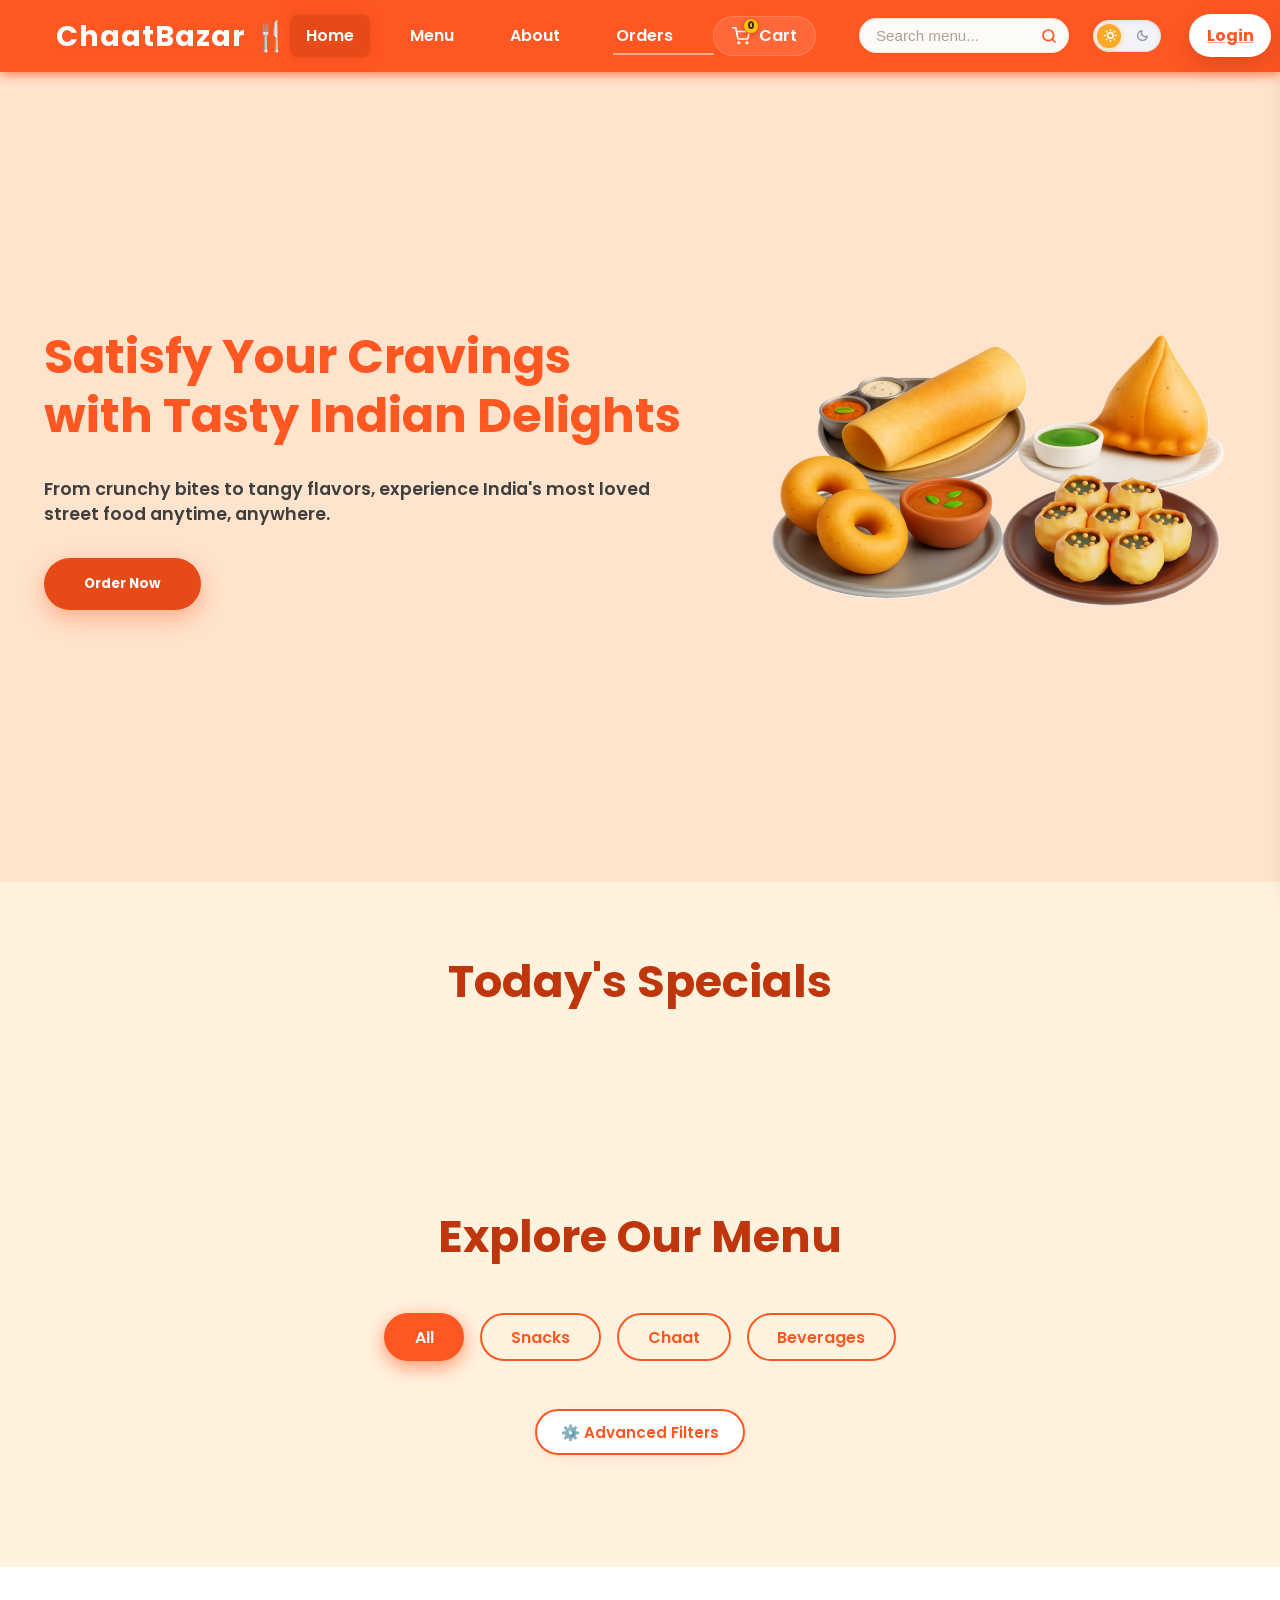
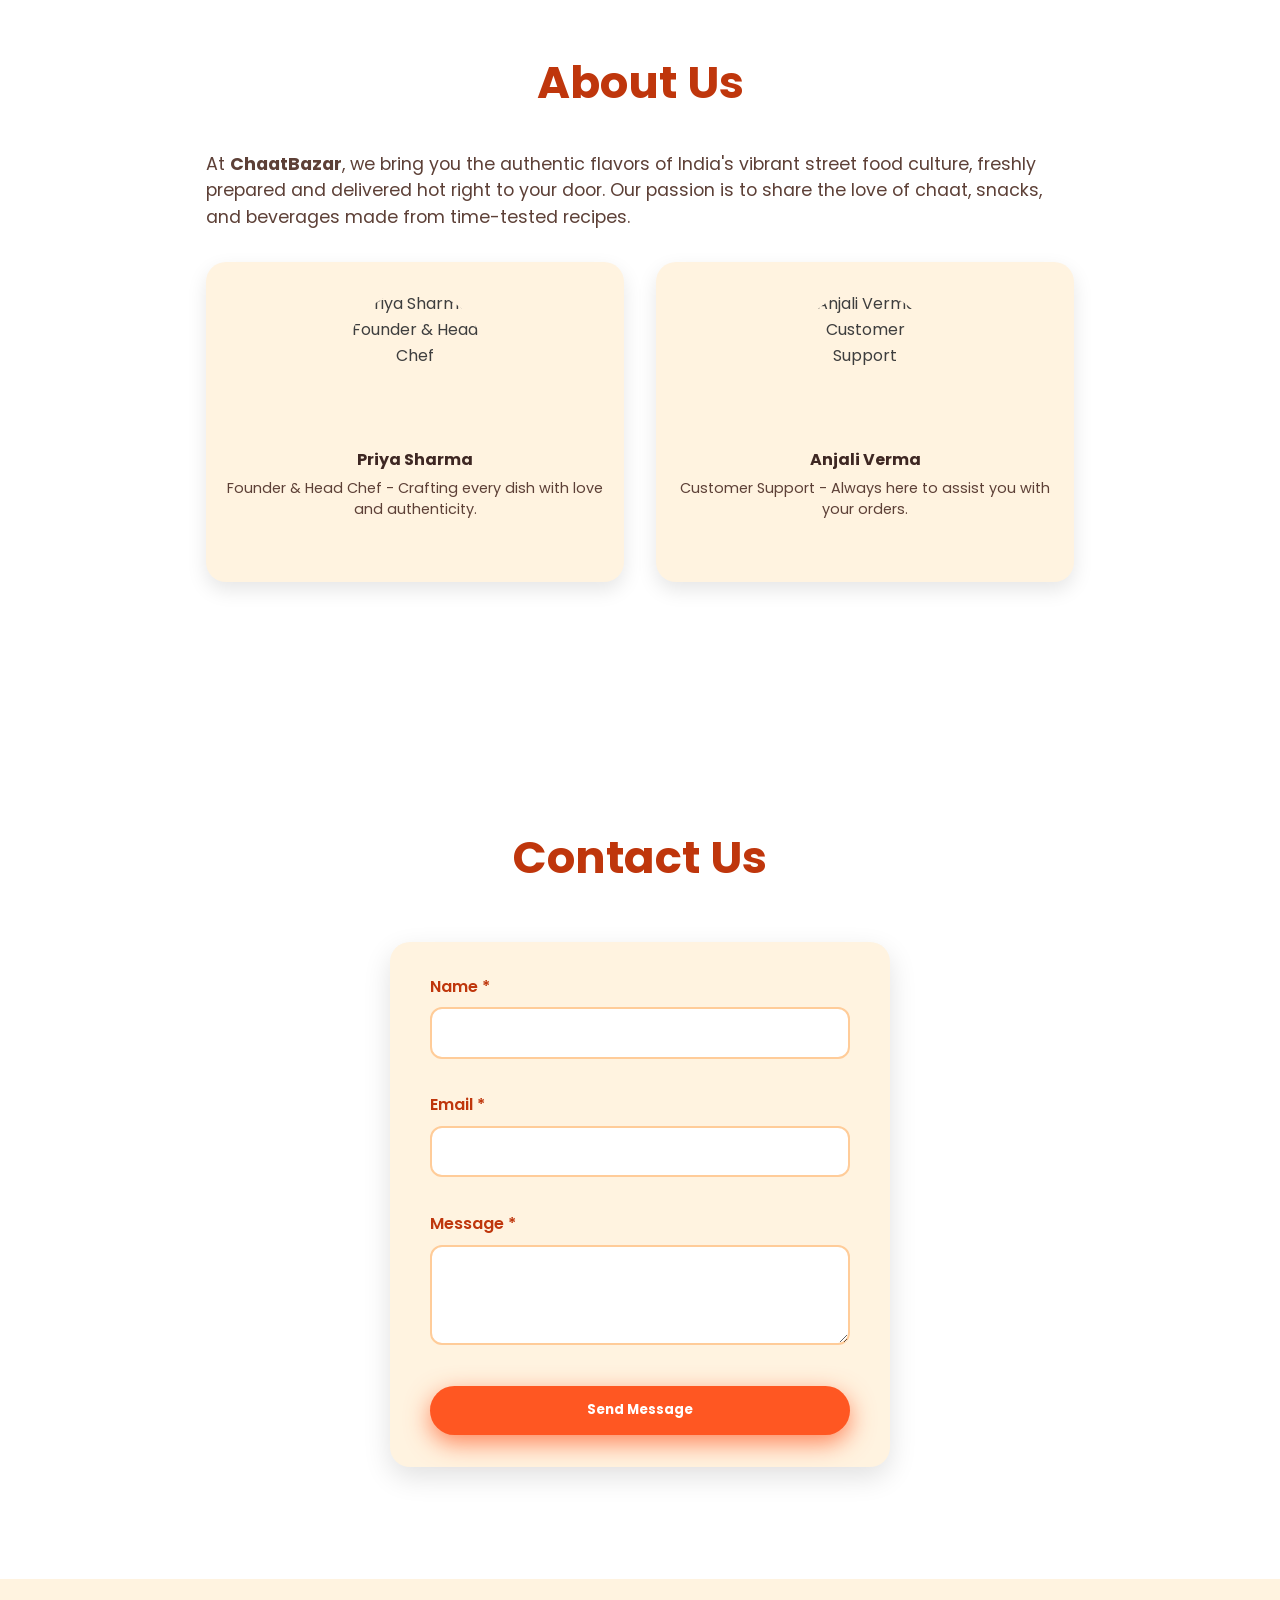
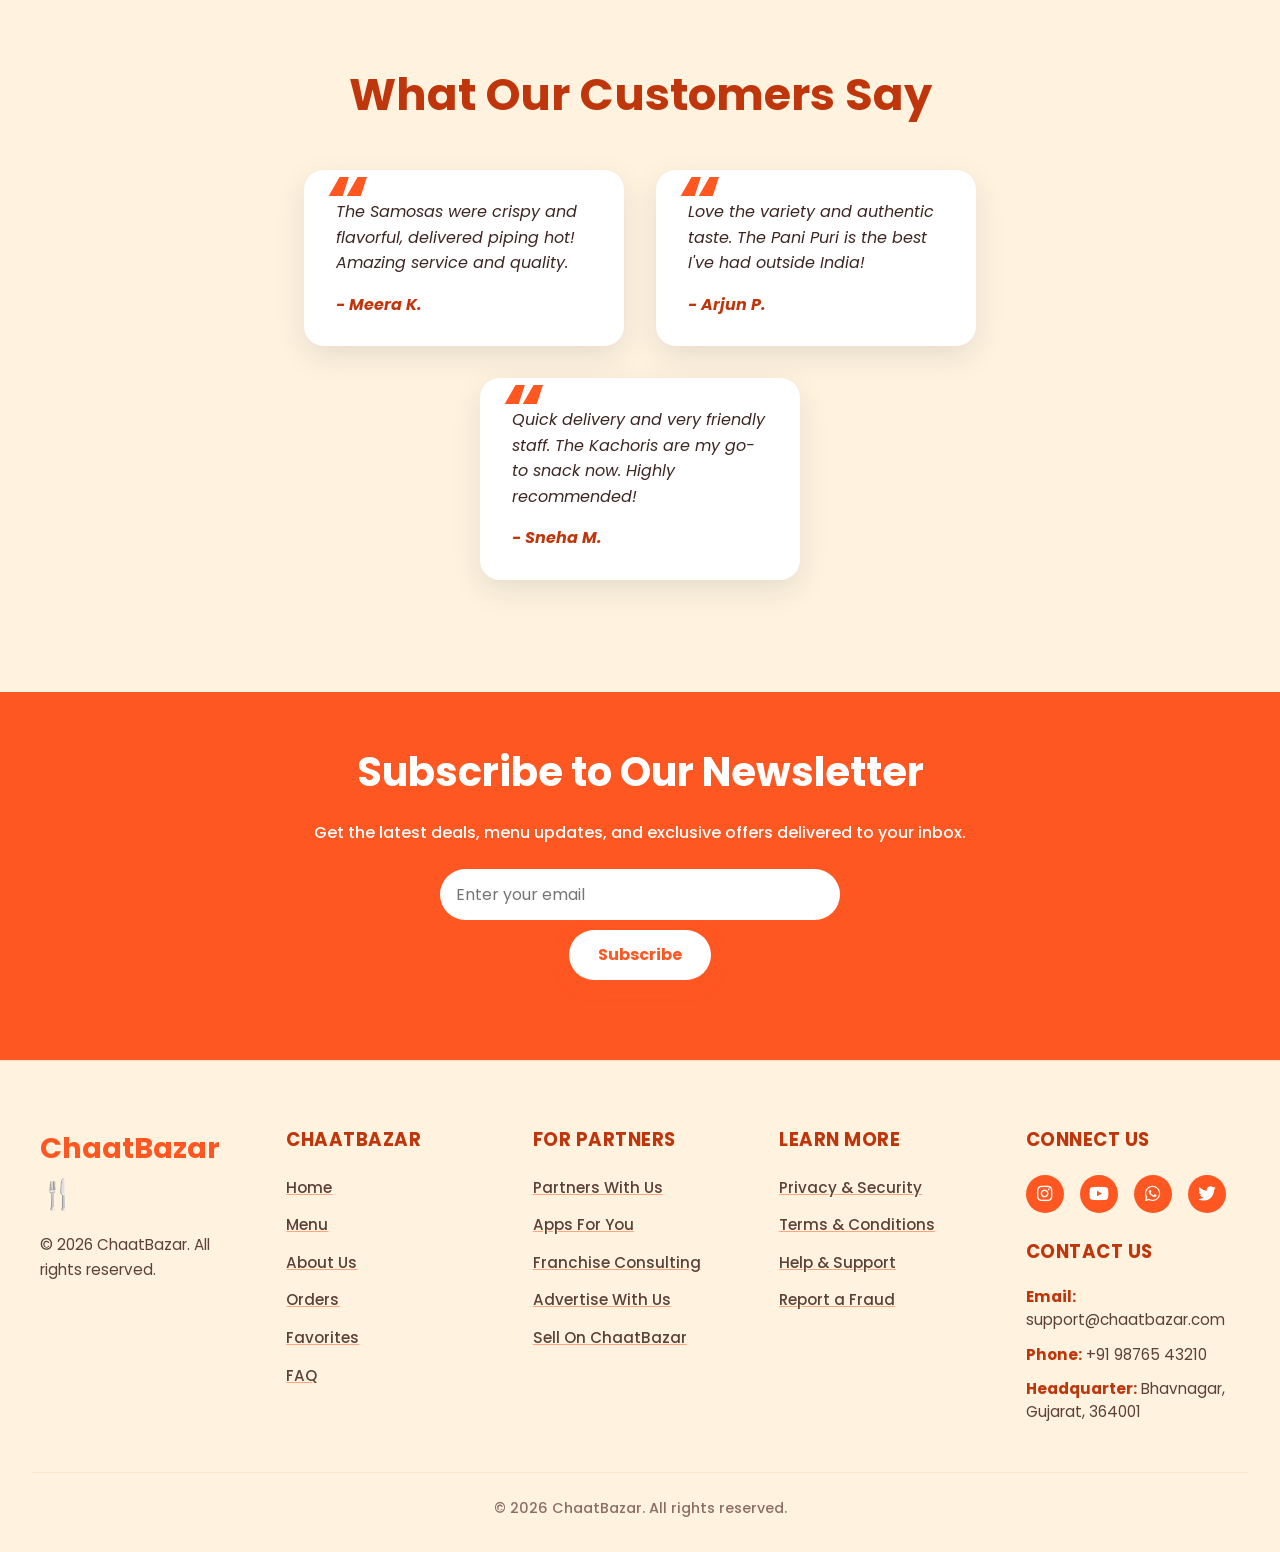
==== index.html @ 1b5b8d13 "Merge branch 'main' into main" ====
<!DOCTYPE html>
<html lang="en">
<head>
  <meta charset="UTF-8" />
  <meta name="viewport" content="width=device-width, initial-scale=1" />
  <title>ChaatBazar 🍴 | Authentic Indian Street Food Delivered Hot</title>
  <link rel="stylesheet" href="css/auth.css">
  
  <!-- Google Fonts -->
  <link href="https://fonts.googleapis.com/css2?family=Poppins:wght@400;600;700&display=swap" rel="stylesheet" />
  <link rel="stylesheet" href="https://cdnjs.cloudflare.com/ajax/libs/font-awesome/6.5.1/css/all.min.css" />
  <link rel="stylesheet" href="css/style.css">
  <link rel="icon" href="favicon.png" type="image/png" />
</head>
<body>


<!-- Header & Navigation -->
<header>
  <div class="header-inner container" role="banner">
    <a href="#" class="logo" aria-label="ChaatBazar Home">ChaatBazar 🍴</a>
    <nav role="navigation" aria-label="Primary Navigation">
      <a href="#hero" class="nav-link active" tabindex="0">Home</a>
      <div class="dropdown" tabindex="0" aria-haspopup="true" aria-expanded="false">
        <a href="menu.html" class="dropdown-toggle nav-link">Menu</a>
        <div class="dropdown-menu" role="menu" aria-label="Menu Categories">
          <a href="#specials" role="menuitem" tabindex="-1" class="menu-filter" data-filter="Specials">Specials</a>
          <a href="#menu" role="menuitem" tabindex="-1" class="menu-filter" data-filter="Snacks">Snacks</a>
          <a href="#menu" role="menuitem" tabindex="-1" class="menu-filter" data-filter="Chaat">Chaat</a>
          <a href="#menu" role="menuitem" tabindex="-1" class="menu-filter" data-filter="Beverages">Beverages</a>
          <a href="#menu" role="menuitem" tabindex="-1" class="menu-filter" data-filter="All">All</a>
        </div>
      </div>
      <a href="about.html" class="nav-link">About</a>
      <a href="orders.html" class="nav-link">Orders</a>
      <a href="#cart-sidebar" class="nav-link cart-btn-modern" id="cart-open-btn" aria-label="Open Cart">
        <span class="cart-icon-wrapper">
          <svg xmlns="http://www.w3.org/2000/svg" viewBox="0 0 24 24" fill="none" stroke="currentColor" stroke-width="2.2" stroke-linecap="round" stroke-linejoin="round" class="cart-svg-icon"><circle cx="9" cy="21" r="1"></circle><circle cx="20" cy="21" r="1"></circle><path d="M1 1h4l2.68 13.39a2 2 0 0 0 2 1.61h9.72a2 2 0 0 0 2-1.61L23 6H6"></path></svg>
          <span id="cart-count" class="cart-badge">0</span>
        </span>
        <span class="cart-text">Cart</span>
      </a>
      <div class="search-bar" role="search">
        <input type="search" placeholder="Search menu..." aria-label="Search menu" id="search-input" autocomplete="off" />
        <button aria-label="Search" id="search-btn">
          <svg xmlns="http://www.w3.org/2000/svg" viewBox="0 0 24 24" fill="none" stroke="currentColor" stroke-width="2.5" stroke-linecap="round" stroke-linejoin="round" class="search-svg"><circle cx="11" cy="11" r="8"></circle><line x1="21" y1="21" x2="16.65" y2="16.65"></line></svg>
        </button>
        <div class="search-suggestions" id="search-suggestions" style="display: none;"></div>
      </div>
      <button id="theme-toggle" class="theme-toggle" aria-label="Toggle Theme">
        <span class="theme-toggle-track">
          <span class="theme-toggle-icon sun-icon">
            <svg xmlns="http://www.w3.org/2000/svg" viewBox="0 0 24 24" fill="none" stroke="currentColor" stroke-linecap="round" stroke-linejoin="round"><circle cx="12" cy="12" r="5"></circle><line x1="12" y1="1" x2="12" y2="3"></line><line x1="12" y1="21" x2="12" y2="23"></line><line x1="4.22" y1="4.22" x2="5.64" y2="5.64"></line><line x1="18.36" y1="18.36" x2="19.78" y2="19.78"></line><line x1="1" y1="12" x2="3" y2="12"></line><line x1="21" y1="12" x2="23" y2="12"></line><line x1="4.22" y1="19.78" x2="5.64" y2="18.36"></line><line x1="18.36" y1="5.64" x2="19.78" y2="4.22"></line></svg>
          </span>
          <span class="theme-toggle-icon moon-icon">
            <svg xmlns="http://www.w3.org/2000/svg" viewBox="0 0 24 24" fill="none" stroke="currentColor" stroke-linecap="round" stroke-linejoin="round"><path d="M21 12.79A9 9 0 1 1 11.21 3 7 7 0 0 0 21 12.79z"></path></svg>
          </span>
          <span class="theme-toggle-thumb"></span>
        </span>
      </button>

      <!-- Dynamic auth slot: replaced by js/auth.js based on session state -->
      <div id="authNavItem" class="auth-nav-item">
        <a href="login.html" class="login-btn-nav">Login</a>
      </div>
    </nav>
  </div>
</header>

<!-- Hero Section -->
<section id="hero" class="hero" role="region" aria-label="Hero Section">
  <div class="hero-content">
    <h1>Satisfy Your Cravings with Tasty Indian Delights</h1>
    <p>From crunchy bites to tangy flavors, experience India’s most loved street food anytime, anywhere.</p>
    <button class="btn-primary" id="order-now-btn" aria-haspopup="true" aria-controls="menu">Order Now</button>
  </div>
  <div class="hero-image" aria-hidden="true">
    <img src="img/hero_img.png" alt="Colorful Indian street food platter" />
  </div>
</section>

<!-- Specials Section -->
<section id="specials" class="specials" role="region" aria-label="Today's Specials">
  <h2 class="section-title">Today's Specials</h2>
  <div class="cards" id="specials-cards">
    <!-- Special cards will be injected here -->
  </div>
</section>

<!-- Recently Viewed Section -->
<section id="recently-viewed" class="recently-viewed" role="region" aria-label="Recently Viewed Items" style="display: none;">
  <h2 class="section-title">Recently Viewed</h2>
  <div class="cards" id="recently-viewed-cards">
    <!-- Recently viewed cards will be injected here -->
  </div>
</section>

<!-- Menu Section -->
<section id="menu" class="menu" role="region" aria-label="Full Menu">
  <h2 class="section-title">Explore Our Menu</h2>
  <div class="filter-buttons" role="toolbar" aria-label="Filter menu categories">
    <button class="filter-btn active" data-filter="All" aria-pressed="true">All</button>
    <button class="filter-btn" data-filter="Snacks" aria-pressed="false">Snacks</button>
    <button class="filter-btn" data-filter="Chaat" aria-pressed="false">Chaat</button>
    <button class="filter-btn" data-filter="Beverages" aria-pressed="false">Beverages</button>
  </div>

  <div class="filter-toggle-container">
    <button class="btn-filter-toggle" id="filter-toggle-btn" aria-expanded="false" aria-controls="advanced-filters">
      <span>⚙️ Advanced Filters</span>
    </button>
  </div>

  <div class="advanced-filters" id="advanced-filters" style="display: none;">
    <div class="filter-grid">
      <!-- Price Range Slider -->
      <div class="filter-group">
        <label for="price-range-slider">Max Price: <span id="price-slider-val">₹100</span></label>
        <input type="range" id="price-range-slider" min="10" max="100" step="5" value="100" aria-valuemin="10" aria-valuemax="100" aria-valuenow="100" />
      </div>

      <!-- Spice Level Selector -->
      <div class="filter-group">
        <label for="spice-level-select">Spice Level</label>
        <select id="spice-level-select">
          <option value="All">All Spice Levels</option>
          <option value="Low">🌶️ Low</option>
          <option value="Medium">🌶️🌶️ Medium</option>
          <option value="High">🌶️🌶️🌶️ High</option>
        </select>
      </div>

      <!-- Rating Selector -->
      <div class="filter-group">
        <label for="rating-select">Minimum Rating</label>
        <select id="rating-select">
          <option value="All">All Ratings</option>
          <option value="4.6">⭐ 4.6+ Stars</option>
          <option value="4.8">⭐⭐ 4.8+ Stars</option>
          <option value="4.9">⭐⭐⭐ 4.9+ Stars</option>
        </select>
      </div>

      <!-- Dietary Preferences -->
      <div class="filter-group dietary-group">
        <label>Dietary Preferences</label>
        <div class="checkbox-container">
          <label class="custom-checkbox">
            <input type="checkbox" id="dietary-vegan" />
            <span class="checkbox-label">🌱 Vegan</span>
          </label>
          <label class="custom-checkbox">
            <input type="checkbox" id="dietary-gf" />
            <span class="checkbox-label">🌾 Gluten-Free</span>
          </label>
        </div>
      </div>
    </div>
    
    <!-- Reset Filters Button -->
    <div class="filter-actions">
      <button class="btn-reset-filters" id="reset-filters-btn">Reset All Filters</button>
    </div>
  </div>
  <div class="cards" id="menu-cards" aria-live="polite" aria-relevant="additions removals">
    <!-- Menu cards injected here -->
  </div>
</section>

<!-- About Section -->
<!-- About Section -->
<section id="about" class="about" role="region" aria-label="About ChaatBazar">
  <div class="container">
    <h2>About Us</h2>
    <p>At <strong>ChaatBazar</strong>, we bring you the authentic flavors of India's vibrant street food culture, freshly prepared and delivered hot right to your door. Our passion is to share the love of chaat, snacks, and beverages made from time-tested recipes.</p>

    <div class="team" aria-label="Meet our team">

      <article class="team-member" tabindex="0">
        <div class="team-member-inner">

          <div class="team-member-front">
            <img src="https://randomuser.me/api/portraits/women/68.jpg" alt="Priya Sharma - Founder & Head Chef" />
            <h4>Priya Sharma</h4>
            <p>Founder & Head Chef - Crafting every dish with love and authenticity.</p>
          </div>

          <div class="team-member-back">
            <h4>About Priya</h4>
            <p>10+ years of culinary expertise specializing in authentic Indian street food and handcrafted signature recipes.</p>
          </div>

        </div>
      </article>

      <article class="team-member" tabindex="0">
        <div class="team-member-inner">

          <div class="team-member-front">
            <img src="https://randomuser.me/api/portraits/women/45.jpg" alt="Anjali Verma - Customer Support" />
            <h4>Anjali Verma</h4>
            <p>Customer Support - Always here to assist you with your orders.</p>
          </div>

          <div class="team-member-back">
            <h4>About Anjali</h4>
            <p>Ensures smooth customer experience, quick assistance, and seamless order support from start to finish.</p>
          </div>

        </div>
      </article>

    </div>
  </div>
</section>

<!-- Contact Section -->
<section class="contact" role="region" aria-label="Contact Us">
  <div class="container">
    <h2>Contact Us</h2>
    <form class="contact-form" id="contact-form" novalidate aria-label="Contact Form">
      <label for="name">Name <span class="required">*</span></label>
      <input type="text" id="name" name="name" required aria-required="true" minlength="2" />
      <div class="error-msg" id="error-name" aria-live="assertive"></div>

      <label for="email">Email <span class="required">*</span></label>
      <input type="email" id="email" name="email" required aria-required="true" />
      <div class="error-msg" id="error-email" aria-live="assertive"></div>

      <label for="message">Message <span class="required">*</span></label>
      <textarea id="message" name="message" required aria-required="true" minlength="10"></textarea>
      <div class="error-msg" id="error-message" aria-live="assertive"></div>

      <div class="form-success-msg" id="form-success" role="alert" aria-live="polite" style="display:none;">
        Your message has been sent. We'll get back to you soon.
      </div>
      <button type="submit" class="btn-submit">Send Message</button>
    </form>
  </div>
</section>

<!-- Testimonials -->
<section class="testimonials" role="region" aria-label="Customer Testimonials">
  <h2 class="section-title">What Our Customers Say</h2>
  <div class="testimonial-cards">
    <blockquote class="testimonial" tabindex="0">
      <p>The Samosas were crispy and flavorful, delivered piping hot! Amazing service and quality.</p>
      <cite class="author">- Meera K.</cite>
    </blockquote>
    <blockquote class="testimonial" tabindex="0">
      <p>Love the variety and authentic taste. The Pani Puri is the best I've had outside India!</p>
      <cite class="author">- Arjun P.</cite>
    </blockquote>
    <blockquote class="testimonial" tabindex="0">
      <p>Quick delivery and very friendly staff. The Kachoris are my go-to snack now. Highly recommended!</p>
      <cite class="author">- Sneha M.</cite>
    </blockquote>
  </div>
</section>

<!-- Newsletter Signup -->
<section class="newsletter" role="region" aria-label="Newsletter Signup">
  <h2>Subscribe to Our Newsletter</h2>
  <p>Get the latest deals, menu updates, and exclusive offers delivered to your inbox.</p>
  <form class="newsletter-form" id="newsletter-form" aria-label="Newsletter subscription form">
    <input type="email" id="newsletter-email" name="newsletter-email" placeholder="Enter your email" required aria-required="true" />
    <button type="submit" aria-label="Subscribe to newsletter">Subscribe</button>
  </form>
</section>

<!-- Cart Sidebar -->
<aside id="cart-sidebar" role="region" aria-label="Shopping Cart" aria-hidden="true">
  <div id="cart-header">
    Your Cart
    <button id="cart-close" aria-label="Close Cart">&times;</button>
  </div>
  <div id="cart-items" tabindex="0" aria-live="polite" aria-relevant="additions removals">
    <!-- Cart items injected here -->
  </div>
  <div id="cart-footer">
    <span id="cart-total">Total: ₹0</span>
    <button id="checkout-btn" disabled>Checkout</button>
  </div>
</aside>

<!-- Footer -->
<footer>
  <div class="footer-container">
    <div class="footer-column brand-col">
      <div class="footer-brand">ChaatBazar 🍴</div>
      <p class="footer-desc">Your ultimate destination for authentic and mouth-watering Indian street food - from crispy golgappas to hot samosas. Hassle-free delivery right to your doorstep.</p>
    </div>
    
    <div class="footer-column">
      <h3>ChaatBazar</h3>
      <ul class="footer-links">
        <li><a href="index.html">Home</a></li>
        <li><a href="menu.html">Menu</a></li>
        <li><a href="about.html">About Us</a></li>
        <li><a href="orders.html">Orders</a></li>
        <li><a href="favorites.html">Favorites</a></li>
        <li><a href="faq.html">FAQ</a></li>
      </ul>
    </div>
    
    <div class="footer-column">
      <h3>For Partners</h3>
      <ul class="footer-links">
        <li><a href="#">Partners With Us</a></li>
        <li><a href="#">Apps For You</a></li>
        <li><a href="#">Franchise Consulting</a></li>
        <li><a href="#">Advertise With Us</a></li>
        <li><a href="#">Sell On ChaatBazar</a></li>
      </ul>
    </div>
    
    <div class="footer-column">
      <h3>Learn More</h3>
      <ul class="footer-links">
        <li><a href="#">Privacy & Security</a></li>
        <li><a href="#">Terms & Conditions</a></li>
        <li><a href="#">Help & Support</a></li>
        <li><a href="#">Report a Fraud</a></li>
      </ul>
    </div>
    
    <div class="footer-column">
      <div class="footer-social-wrapper">
        <h3>Connect Us</h3>
        <div class="footer-social-icons">
          <a href="https://instagram.com" target="_blank" rel="noopener noreferrer" aria-label="Instagram"><i class="fa-brands fa-instagram"></i></a>
          <a href="https://youtube.com" target="_blank" rel="noopener noreferrer" aria-label="YouTube"><i class="fa-brands fa-youtube"></i></a>
          <a href="https://whatsapp.com" target="_blank" rel="noopener noreferrer" aria-label="WhatsApp"><i class="fa-brands fa-whatsapp"></i></a>
          <a href="https://twitter.com" target="_blank" rel="noopener noreferrer" aria-label="Twitter"><i class="fa-brands fa-twitter"></i></a>
        </div>
      </div>
      <h3>Contact Us</h3>
      <ul class="footer-contact-info">
        <li><strong>Email:</strong> support@chaatbazar.com</li>
        <li><strong>Phone:</strong> +91 98765 43210</li>
        <li><strong>Headquarter:</strong> Bhavnagar, Gujarat, 364001</li>
      </ul>
    </div>
  </div>
  <div class="footer-bottom">
    <p>&copy; 2026 ChaatBazar. All rights reserved.</p>
  </div>
</footer>

<div id="toast-notification" class="toast-notification"></div>
<script src="js/cart-manager.js"></script>
<script src="js/recently-viewed.js"></script>
<script src="js/delivery-tracker.js"></script>
<script src="js/geolocation.js"></script>
<script src="js/sanitization.js"></script>
<script src="js/loyalty.js"></script>
<script src="js/translations.js"></script>
<script src="js/i18n.js"></script>
<script src="js/main.js"></script>
<script src="js/auth.js"></script>
</body>
</html>
---- css/auth.css ----
/* css/auth.css - ChaatBazar Authentication Styles */

/* Auth Pages Layout */
.auth-main {
    min-height: 80vh;
    display: flex;
    align-items: center;
    justify-content: center;
    padding: 4rem 1.5rem;
    background: linear-gradient(135deg, #fff8f0 0%, #ffe6cc 100%);
    position: relative;
    overflow-x: hidden;
}

.auth-wrapper {
    width: 100%;
    max-width: 500px;
    margin: 0 auto;
    position: relative;
    z-index: 2;
}

/* Floating Food Animation Background */
.food-animation-bg {
    position: absolute;
    top: 0;
    left: 0;
    width: 100%;
    height: 100%;
    pointer-events: none;
    overflow: hidden;
    z-index: 0;
}

.floating-food {
    position: absolute;
    font-size: 2.5rem;
    opacity: 0.2;
    animation: floatAround 20s infinite linear;
    user-select: none;
}

.samosa { top: 15%; left: 5%; animation-duration: 22s; }
.pani-puri { bottom: 20%; right: 8%; animation-duration: 18s; animation-delay: -2s; }
.chaat { top: 40%; right: 15%; animation-duration: 25s; animation-delay: -5s; }
.chai { bottom: 10%; left: 12%; animation-duration: 20s; }
.lassi { top: 70%; left: 20%; animation-duration: 28s; animation-delay: -3s; }

@keyframes floatAround {
    0% { transform: translateY(0px) rotate(0deg); }
    50% { transform: translateY(-30px) rotate(10deg); }
    100% { transform: translateY(0px) rotate(0deg); }
}

/* Auth Card */
.auth-card {
    background: white;
    border-radius: 32px;
    box-shadow: 0 25px 45px -12px rgba(0,0,0,0.2);
    padding: 2rem 2rem 2.5rem;
    transition: transform 0.3s ease;
    border: 1px solid rgba(255, 107, 53, 0.2);
}

.auth-card:hover {
    transform: translateY(-5px);
}

.auth-header {
    text-align: center;
    margin-bottom: 2rem;
}

.auth-header h2 {
    font-size: 2rem;
    color: #2d2a26;
    font-weight: 700;
    margin-bottom: 0.5rem;
}

.auth-header p {
    color: #6c757d;
    font-size: 0.95rem;
}

.auth-link {
    color: #ff6b35;
    font-weight: 600;
    text-decoration: none;
    transition: 0.2s;
}

.auth-link:hover {
    text-decoration: underline;
    color: #e55a2a;
}

.auth-switch-text {
    margin-top: 1.25rem;
    text-align: center;
    color: #4b5563;
    font-size: 0.95rem;
}

.form-message {
    min-height: 1.2rem;
    margin: 0.5rem 0 1rem;
    font-size: 0.85rem;
    font-weight: 500;
}

.form-message.error {
    color: #b91c1c;
}

.form-message.success {
    color: #15803d;
}

/* Form Elements */
.input-group {
    margin-bottom: 1.5rem;
}

.input-group label {
    display: block;
    margin-bottom: 0.5rem;
    font-weight: 500;
    color: #333;
    font-size: 0.9rem;
}

.input-group label i {
    color: #ff6b35;
    margin-right: 8px;
}

.input-group input,
.input-group select {
    width: 100%;
    padding: 12px 16px;
    font-size: 1rem;
    border: 1px solid #e2e8f0;
    border-radius: 16px;
    transition: all 0.2s;
    background: #fefcf8;
    font-family: 'Poppins', sans-serif;
}

.input-group input:focus {
    outline: none;
    border-color: #ff6b35;
    box-shadow: 0 0 0 3px rgba(255, 107, 53, 0.2);
}

.error-message {
    color: #dc2626;
    font-size: 0.75rem;
    margin-top: 5px;
    display: none;
}

.error-message.active {
    display: block;
}

.forgot-password {
    text-align: right;
    margin: -0.5rem 0 1.5rem;
}

.forgot-password a {
    color: #ff6b35;
    font-size: 0.85rem;
    text-decoration: none;
}

.auth-btn {
    width: 100%;
    padding: 14px;
    background: #ff6b35;
    border: none;
    border-radius: 40px;
    color: white;
    font-weight: 600;
    font-size: 1rem;
    cursor: pointer;
    transition: 0.2s;
    display: flex;
    align-items: center;
    justify-content: center;
    gap: 8px;
}

.auth-btn:hover {
    background: #e55a2a;
    transform: scale(0.98);
}

.social-login {
    margin-top: 2rem;
    text-align: center;
}

.social-login p {
    color: #adb5bd;
    position: relative;
    margin-bottom: 1rem;
}

.social-icons {
    display: flex;
    justify-content: center;
    gap: 1.5rem;
}

.social-icon {
    background: #f1f3f5;
    width: 44px;
    height: 44px;
    display: inline-flex;
    align-items: center;
    justify-content: center;
    border-radius: 50%;
    color: #4a4a4a;
    font-size: 1.2rem;
    transition: 0.2s;
}

.social-icon:hover {
    background: #ff6b35;
    color: white;
    transform: translateY(-3px);
}

.auth-footer-note {
    text-align: center;
    margin-top: 2rem;
    font-size: 0.85rem;
    color: #ff6b35;
    background: #fff2e9;
    padding: 0.8rem;
    border-radius: 40px;
}

/* Register specific row */
.name-row {
    display: flex;
    gap: 1rem;
}

.name-row .input-group {
    flex: 1;
}

/* Responsive */
@media (max-width: 550px) {
    .auth-card {
        padding: 1.5rem;
    }
    .name-row {
        flex-direction: column;
        gap: 0;
    }
    .floating-food {
        font-size: 1.8rem;
        opacity: 0.15;
    }

    .auth-switch-text {
        font-size: 0.9rem;
    }
}

/* Profile and Dashboard Pages */
.profile-page-card,
.dashboard-card {
    background: white;
    border-radius: 32px;
    box-shadow: 0 25px 45px -12px rgba(0, 0, 0, 0.2);
    padding: 2rem;
    border: 1px solid rgba(255, 107, 53, 0.18);
}

.profile-page-header,
.dashboard-page-header {
    text-align: center;
    margin-bottom: 1.5rem;
}

.profile-avatar-hero {
    width: 82px;
    height: 82px;
    border-radius: 50%;
    display: grid;
    place-items: center;
    margin: 0 auto 1rem;
    background: linear-gradient(135deg, #ff6b35, #ff9f68);
    color: white;
    font-size: 2rem;
    font-weight: 700;
    box-shadow: 0 18px 30px rgba(255, 107, 53, 0.26);
}

.profile-page-header h2,
.dashboard-page-header h2 {
    font-size: 2rem;
    color: #2d2a26;
    margin-bottom: 0.35rem;
}

.profile-page-header p,
.dashboard-page-header p {
    color: #6c757d;
}

.profile-info-list {
    display: grid;
    gap: 0.9rem;
    margin-top: 1.5rem;
}

.profile-info-row {
    display: flex;
    align-items: center;
    justify-content: space-between;
    gap: 1rem;
    padding: 1rem 1.1rem;
    border-radius: 18px;
    background: #fff7f1;
    border: 1px solid rgba(255, 107, 53, 0.1);
}

.profile-info-label {
    color: #7c2d12;
    font-weight: 700;
}

.profile-info-value {
    color: #2d2a26;
    font-weight: 600;
    text-align: right;
    word-break: break-word;
}

.dashboard-eyebrow {
    display: inline-flex;
    align-items: center;
    justify-content: center;
    padding: 0.35rem 0.8rem;
    border-radius: 999px;
    background: #fff2e9;
    color: #ff6b35;
    font-size: 0.8rem;
    font-weight: 700;
    margin-bottom: 0.8rem;
}

.dashboard-message {
    margin-top: 1rem;
    padding: 1rem 1.1rem;
    border-radius: 18px;
    background: #fff7f1;
    color: #4b5563;
    line-height: 1.7;
}

.dashboard-message strong {
    color: #ff6b35;
}

.profile-actions {
    display: flex;
    flex-wrap: wrap;
    gap: 0.75rem;
    justify-content: center;
    margin-top: 1.75rem;
}

.profile-action-link {
    display: inline-flex;
    align-items: center;
    justify-content: center;
    min-height: 44px;
    padding: 0.7rem 1.1rem;
    border-radius: 999px;
    background: #ff6b35;
    color: #ffffff;
    font-weight: 700;
    transition: transform 0.2s ease, background-color 0.2s ease;
}

.profile-action-link:hover,
.profile-action-link:focus-visible {
    transform: translateY(-1px);
    background: #e55a2a;
}

.profile-action-link.secondary {
    background: #fff7f1;
    color: #ff6b35;
    border: 1px solid rgba(255, 107, 53, 0.16);
}

.profile-action-link.secondary:hover,
.profile-action-link.secondary:focus-visible {
    background: #fff2e9;
}

@media (max-width: 550px) {
    .profile-page-card,
    .dashboard-card {
        padding: 1.5rem;
    }

    .profile-info-row {
        flex-direction: column;
        align-items: flex-start;
    }

    .profile-info-value {
        text-align: left;
    }
}
---- css/style.css ----
@font-face {
  font-family: 'Poppins';
  src: url('../fonts/Poppins-Light.ttf') format('truetype');
  font-weight: 300;
}
@font-face {
  font-family: 'Poppins';
  src: url('../fonts/Poppins-Bold.ttf') format('truetype');
  font-weight: 700;
}
@font-face {
  font-family: 'Poppins';
  src: url('../fonts/Poppins-Regular.ttf') format('truetype');
  font-weight: 500;
}
    * {
      margin: 0; padding: 0; box-sizing: border-box;
    }
    html {
      scroll-behavior: smooth;
    }
    body {
      font-family: 'Poppins', sans-serif;
      background: #fff8f0;
      color: #3e3e3e;
      line-height: 1.6;
      font-size: 16px;
      overflow-x: hidden;
    }
    a {
      text-decoration: none;
      color: inherit;
    }
    img {
      max-width: 100%;
      display: block;
      border-radius: 12px;
    }
    button {
      cursor: pointer;
      font-family: inherit;
    }

    /* ===== Container ===== */
    .container {
      max-width: 1200px;
      margin: 0 auto;
      padding: 0 1rem;
    }

    /* ===== Toast Notification ===== */

.toast-notification {
  position: fixed;
  top: 90px;
  left: 50%;
  transform: translateX(-50%) translateY(-20px);

  background: linear-gradient(135deg, #ff7a00, #ff9a3c);
  color: #fff;

  padding: 14px 24px;
  border-radius: 14px;

  font-size: 15px;
  font-weight: 600;

  min-width: 280px;
  text-align: center;

  box-shadow: 0 10px 25px rgba(0,0,0,0.18);

  opacity: 0;
  transition: all 0.35s ease;

  z-index: 9999;
  pointer-events: none;

  border: 1px solid rgba(255,255,255,0.2);
  backdrop-filter: blur(8px);
}

.toast-notification.show {
  opacity: 1;
  transform: translateX(-50%) translateY(0);
}

.coupon-section {
  background: #fff3e0;
  border: 1px dashed #ff8f4b;
  border-radius: 14px;
  padding: 1rem;
  margin: 1.5rem 0;
}

.coupon-section h2 {
  margin-bottom: 0.75rem;
  font-size: 1.05rem;
  color: #d84315;
}

.coupon-input-row {
  display: flex;
  flex-wrap: wrap;
  gap: 0.75rem;
  align-items: center;
}

.coupon-input-row input {
  flex: 1 1 220px;
  padding: 0.95rem 1rem;
  border: 1px solid #ffcc9b;
  border-radius: 12px;
  background: #fff;
  color: #3e3e3e;
}

.coupon-input-row button,
.secondary-btn {
  padding: 0.95rem 1.25rem;
  border: none;
  border-radius: 12px;
  font-weight: 700;
}

.coupon-input-row button {
  background: #ff7b54;
  color: #fff;
}

.secondary-btn {
  background: #eceff1;
  color: #263238;
  border: 1px solid #cfd8dc;
}

.coupon-message {
  margin-top: 0.75rem;
  font-size: 0.95rem;
  min-height: 1.2rem;
}

.coupon-message.success {
  color: #2e7d32;
}

.coupon-message.error {
  color: #c62828;
}

.coupon-applied-label {
  margin-top: 0.5rem;
  font-size: 0.95rem;
  color: #4e342e;
}

.price-breakdown {
  background: #fff;
  border: 1px solid #ffe0b2;
  border-radius: 14px;
  padding: 1rem;
}

.price-breakdown p {
  display: flex;
  justify-content: space-between;
  gap: 1rem;
  margin: 0 0 0.75rem;
}

.price-breakdown .grand-total {
  font-weight: 700;
  color: #bf360c;
}

@media (max-width: 600px) {
  .coupon-input-row {
    flex-direction: column;
  }
}

/* ===== Mobile Responsive ===== */

@media (max-width: 600px) {
  .toast-notification {
    width: calc(100% - 32px);
    min-width: unset;

    left: 16px;
    right: 16px;

    transform: translateY(-20px);

    font-size: 14px;
    padding: 12px 16px;
  }

  .toast-notification.show {
    transform: translateY(0);
  }
}

/* Cart Count Bounce */

.cart-bounce {
  animation: cartBounce 0.4s ease;
}

@keyframes cartBounce {
  0% {
    transform: scale(1);
  }

  50% {
    transform: scale(1.3);
  }

  100% {
    transform: scale(1);
  }
}

    /* ===== Header ===== */
    header {
      position: sticky;
      top: 0;
      z-index: 1000;
      background: #ff5722;
      box-shadow: 0 3px 10px rgb(255 87 34 / 0.7);
      user-select: none;
    }
    .header-inner {
      max-width: 1200px;
      margin: 0 auto;
      padding: 0.8rem 1rem;
      display: flex;
      align-items: center;
      justify-content: space-between;
    }
    .logo {
      font-weight: 700;
      font-size: 1.8rem;
      color: #fff;
      letter-spacing: 1px;
      user-select: none;
      display: flex;
      align-items: center;
      white-space: nowrap;
      gap: 0.4rem;
    }
    nav {
      display: flex;
      align-items: center;
      gap: 1.5rem;
      font-weight: 600;
    }
    nav a {
      color: white;
      padding: 0.5rem 1rem;
      border-radius: 8px;
      transition: background 0.3s ease;
    }
    nav a:hover,
    nav a.active {
      background: #e64a19;
      box-shadow: 0 0 8px rgb(230 74 25 / 0.8);
    }

    /* ===== Modern Cart Button ===== */
    .cart-btn-modern {
      display: inline-flex !important;
      align-items: center;
      gap: 0.6rem;
      position: relative;
      padding: 0.4rem 1.1rem !important;
      border-radius: 50px !important;
      background: rgba(255, 255, 255, 0.1) !important;
      border: 1px solid rgba(255, 255, 255, 0.15) !important;
      transition: all 0.3s cubic-bezier(0.4, 0, 0.2, 1) !important;
      overflow: visible !important;
      text-decoration: none !important;
      white-space: nowrap !important;
    }
    .cart-btn-modern:hover {
      background: #e64a19 !important;
      border-color: #ff5722 !important;
      box-shadow: 0 4px 15px rgba(230, 74, 25, 0.4) !important;
      transform: translateY(-1px);
    }
    .cart-btn-modern.active {
      background: #ff5722 !important;
      border-color: #ff7b54 !important;
      box-shadow: 0 4px 15px rgba(255, 87, 34, 0.3) !important;
    }
    .cart-icon-wrapper {
      position: relative;
      display: flex;
      align-items: center;
      justify-content: center;
    }
    .cart-svg-icon {
      width: 18px;
      height: 18px;
      stroke: #ffffff;
      stroke-width: 2.2;
      transition: transform 0.2s ease;
    }
    .cart-btn-modern:hover .cart-svg-icon {
      transform: scale(1.1);
    }
    .cart-badge {
      position: absolute;
      top: -9px;
      right: -9px;
      background-color: #ffc107;
      color: #3e2723;
      font-size: 0.65rem;
      font-weight: 800;
      min-width: 16px;
      height: 16px;
      border-radius: 50%;
      display: flex;
      align-items: center;
      justify-content: center;
      padding: 1px;
      box-shadow: 0 2px 5px rgba(0, 0, 0, 0.2);
      border: 1.5px solid #ff5722;
      transition: transform 0.3s cubic-bezier(0.175, 0.885, 0.32, 1.275);
    }
    
    /* Bounce animation when item added to cart */
    .cart-bounce {
      animation: badgeBounce 0.4s cubic-bezier(0.175, 0.885, 0.32, 1.275) !important;
    }
    @keyframes badgeBounce {
      0%, 100% {
        transform: scale(1);
      }
      50% {
        transform: scale(1.45);
      }
    }

    /* ===== Dropdown Nav ===== */
    .dropdown {
      position: relative;
    }
    .dropdown-toggle {
      display: flex;
      align-items: center;
      gap: 0.3rem;
      user-select: none;
    }
    .dropdown-toggle::after {
      content: "▼";
      font-size: 0.6rem;
      color: white;
    }
    .dropdown-menu {
      position: absolute;
      top: 2.8rem;
      left: 0;
      background: #ff5722;
      border-radius: 8px;
      min-width: 140px;
      box-shadow: 0 6px 20px rgb(0 0 0 / 0.3);
      opacity: 0;
      visibility: hidden;
      transform: translateY(10px);
      transition: all 0.3s ease;
      z-index: 10;
    }
    .dropdown-menu a {
      display: block;
      padding: 0.6rem 1rem;
      color: white;
      font-weight: 600;
      border-radius: 8px;
      transition: background 0.3s ease;
    }
    .dropdown-menu a:hover {
      background: #e64a19;
    }
    .dropdown:hover .dropdown-menu,
    .dropdown:focus-within .dropdown-menu {
      opacity: 1;
      visibility: visible;
      transform: translateY(0);
    }

    /* ===== Auth/Profile Nav ===== */
    .auth-nav-item {
      display: inline-flex;
      align-items: center;
      margin-left: 0.25rem;
      position: relative;
      z-index: 12;
    }

    .login-btn-nav {
      display: inline-flex;
      align-items: center;
      justify-content: center;
      min-height: 40px;
      padding: 0.55rem 1.1rem;
      border-radius: 999px;
      background: #ffffff;
      color: #ff5722;
      font-weight: 700;
      box-shadow: 0 10px 22px rgba(0, 0, 0, 0.12);
      transition: transform 0.25s ease, box-shadow 0.25s ease, background-color 0.25s ease;
    }

    .login-btn-nav:hover,
    .login-btn-nav:focus-visible {
      transform: translateY(-1px);
      background: #fff2e9;
      box-shadow: 0 14px 28px rgba(0, 0, 0, 0.14);
    }

    .profile-menu {
      position: relative;
      display: inline-flex;
      align-items: center;
    }

    .profile-toggle {
      display: inline-flex;
      align-items: center;
      justify-content: center;
      width: 42px;
      height: 42px;
      border: none;
      border-radius: 50%;
      background: #ffffff;
      color: #ff5722;
      box-shadow: 0 10px 22px rgba(0, 0, 0, 0.12);
      transition: transform 0.25s ease, box-shadow 0.25s ease, background-color 0.25s ease;
      padding: 0;
    }

    .profile-toggle:hover,
    .profile-toggle:focus-visible {
      transform: translateY(-1px);
      background: #fff2e9;
      box-shadow: 0 14px 28px rgba(0, 0, 0, 0.14);
    }

    .profile-avatar {
      display: inline-flex;
      align-items: center;
      justify-content: center;
      width: 24px;
      height: 24px;
    }

    .profile-avatar svg {
      width: 22px;
      height: 22px;
      stroke-width: 1.9;
    }

    .profile-dropdown {
      position: absolute;
      top: calc(100% + 0.8rem);
      right: 0;
      width: min(260px, calc(100vw - 1.5rem));
      padding: 0.85rem;
      border-radius: 20px;
      background: #ffffff;
      border: 1px solid rgba(255, 87, 34, 0.14);
      box-shadow: 0 22px 44px rgba(0, 0, 0, 0.18);
      opacity: 0;
      visibility: hidden;
      transform: translateY(10px);
      transition: opacity 0.2s ease, transform 0.2s ease, visibility 0.2s ease;
      z-index: 1002;
    }

    .profile-menu.open .profile-dropdown {
      opacity: 1;
      visibility: visible;
      transform: translateY(0);
    }

    .profile-dropdown-header {
      padding: 0.25rem 0.55rem 0.85rem;
      border-bottom: 1px solid rgba(255, 87, 34, 0.1);
      margin-bottom: 0.35rem;
    }

    .profile-dropdown-name {
      display: block;
      font-weight: 700;
      color: #2d2a26;
      word-break: break-word;
    }

    .profile-dropdown-email {
      display: block;
      margin-top: 0.2rem;
      font-size: 0.82rem;
      color: #6c757d;
      word-break: break-word;
    }

    .profile-dropdown a,
    .profile-dropdown button {
      display: flex;
      width: 100%;
      align-items: center;
      justify-content: flex-start;
      padding: 0.8rem 0.95rem;
      border: none;
      border-radius: 14px;
      background: transparent;
      color: #2d2a26;
      font: inherit;
      font-weight: 600;
      text-align: left;
      transition: background-color 0.2s ease, color 0.2s ease;
    }

    .profile-dropdown a:hover,
    .profile-dropdown a:focus-visible,
    .profile-dropdown button:hover,
    .profile-dropdown button:focus-visible {
      background: #fff2e9;
      color: #ff5722;
    }

    .profile-dropdown-logout {
      margin-top: 0.15rem;
      color: #c2410c;
    }

    .sr-only {
      position: absolute;
      width: 1px;
      height: 1px;
      padding: 0;
      margin: -1px;
      overflow: hidden;
      clip: rect(0, 0, 0, 0);
      white-space: nowrap;
      border: 0;
    }

    @media (max-width: 860px) {
      .profile-dropdown {
        right: 0;
        left: auto;
      }
    }

    @media (max-width: 600px) {
      .auth-nav-item {
        margin-left: 0;
      }

      .login-btn-nav {
        min-height: 44px;
        padding: 0.55rem 1rem;
      }

      .profile-toggle {
        width: 44px;
        height: 44px;
      }

      .profile-dropdown {
        width: min(240px, calc(100vw - 1rem));
      }
    }

    /* ===== Search Bar ===== */
    .search-bar {
      position: relative;
      margin-left: 1.2rem;
      display: flex;
      align-items: center;
    }
    .search-bar input {
      padding: 0.5rem 2.4rem 0.5rem 1rem;
      border-radius: 24px;
      border: 1px solid rgba(255, 87, 34, 0.15);
      background-color: #fdfbf8;
      outline: none;
      font-size: 0.95rem;
      color: #3e2723;
      transition: all 0.3s cubic-bezier(0.4, 0, 0.2, 1);
      width: 210px;
      box-shadow: inset 0 2px 4px rgba(0, 0, 0, 0.02);
    }
    .search-bar input::placeholder {
      color: #a1887f;
      opacity: 0.8;
    }
    .search-bar input:hover {
      border-color: rgba(255, 87, 34, 0.4);
    }
    .search-bar input:focus {
      background-color: #ffffff;
      border-color: #ff5722;
      box-shadow: 0 0 0 3px rgba(255, 87, 34, 0.15), 0 4px 12px rgba(255, 87, 34, 0.08);
    }
    .search-bar button {
      position: absolute;
      right: 8px;
      top: 50%;
      transform: translateY(-50%);
      border: none;
      background: transparent;
      color: #ff5722;
      padding: 4px;
      display: flex;
      align-items: center;
      justify-content: center;
      cursor: pointer;
      border-radius: 50%;
      transition: all 0.2s ease;
      user-select: none;
    }
    .search-bar button:hover {
      background-color: rgba(255, 87, 34, 0.08);
    }
    .search-bar button:active {
      transform: translateY(-50%) scale(0.9);
    }
    .search-bar button .search-svg {
      width: 16px;
      height: 16px;
      stroke-width: 2.5;
      transition: transform 0.2s cubic-bezier(0.4, 0, 0.2, 1), stroke 0.2s ease;
    }
    .search-bar button:hover .search-svg {
      transform: scale(1.1);
      stroke: #bf360c;
    }

    /* ===== Hero Section ===== */
    .hero {
      background: rgb(255, 228, 205);
      padding: 5rem 1rem 6rem;
      display: flex;
      justify-content: center;
      align-items: center;
      gap: 4.5rem;
      flex-wrap: wrap;
      height: 90vh;
    }
    .hero-content {
      flex: 1 1 400px;
      max-width: 640px;
    }
    .hero-content h1 {
      color: #ff5722;
      font-size: 3rem;
      font-weight: 700;
      margin-bottom: 2rem;
      user-select: none;
      line-height: 3.7rem;
    }
    .hero-content p {
      font-size: 1.1rem;
      margin-bottom: 2rem;
      font-weight: 600;
      user-select: text;
      line-height: 1.4;
    }
    .btn-primary {
      background: #e64a19;
      color: white;
      font-weight: 700;
      padding: 1rem 2.5rem;
      border-radius: 50px;
      box-shadow: 0 8px 25px rgb(255 87 34 / 0.4);
      border: none;
      transition: background 0.3s ease, color 0.3s ease;
      user-select: none;
    }
    .btn-primary:hover {
      background: #ff6333;
      color: #fff;
      box-shadow: 0 10px 30px rgb(230 74 25 / 0.6);
    }
    .hero-image {
      flex: 1 1 400px;
      max-width: 480px;
      border-radius: 25px;
      overflow: hidden;
    }
    .hero-image img {
      width: 100%;
      height: auto;
      display: block;
      user-select: none;
    }

    /* ===== Specials & Menu Section ===== */
    section.specials,
    section.menu,
    section.recently-viewed {
      padding: 4rem 1rem 5rem;
      background: #fff3e0;
    }
    .section-title {
      text-align: center;
      font-size: 2.8rem;
      font-weight: 700;
      color: #bf360c;
      margin-bottom: 2.5rem;
      user-select: none;
    }
    .cards {
      display: flex;
      flex-wrap: wrap;
      gap: 2rem;
      justify-content: center;
    }
    .menu-container {
      display: grid;
      grid-template-columns: repeat(auto-fill, minmax(260px, 1fr));
      gap: 2rem;
      justify-content: center;
      justify-items: center;
      width: 100%;
      margin-top: 2rem;
    }
    .card {
      background: white;
      border-radius: 20px;
      box-shadow: 0 8px 30px rgb(0 0 0 / 0.12);
      width: 260px;
      display: flex;
      flex-direction: column;
      align-items: center;
      padding: 1rem 1rem 1.8rem;
      transition: transform 0.3s ease, box-shadow 0.3s ease;
      user-select: none;
      cursor: default;
    }
    .card:hover {
      transform: translateY(-8px);
      box-shadow: 0 15px 35px rgb(0 0 0 / 0.2);
    }
    .add-btn{
      background-color: green;
      padding: 3px 8px;
      border-radius: 15px;
      color: white;
      border: none;
    }
    .card img {
      border-radius: 15px;
      width: 250px;
      height: 170px;
      object-fit: cover;
      margin-bottom: 1rem;
      pointer-events: none;
      user-select: none;
    }
    .card h3 {
      font-size: 1.4rem;
      font-weight: 700;
      margin-bottom: 0.6rem;
      color: #3e2723;
      user-select: text;
    }
    .card p.price {
      font-weight: 600;
      color: #bf360c;
      margin-bottom: 1rem;
      user-select: text;
    }
    .card p.description {
      font-size: 0.9rem;
      color: #5d4037;
      margin-bottom: 1.3rem;
      text-align: center;
      user-select: text;
    }
    .btn-add {
      background: #ff5722;
      color: white;
      border-radius: 40px;
      padding: 0.5rem 1.8rem;
      border: none;
      font-weight: 700;
      font-size: 1rem;
      box-shadow: 0 6px 15px rgb(255 87 34 / 0.6);
      user-select: none;
      transition: background 0.3s ease;
    }
    .btn-add:hover {
      background: #e64a19;
      box-shadow: 0 8px 20px rgb(230 74 25 / 0.8);
    }

    /* ===== Menu Filters ===== */
    .filter-buttons {
      display: flex;
      justify-content: center;
      gap: 1rem;
      margin-bottom: 3rem;
      flex-wrap: wrap;
      user-select: none;
    }
    .filter-btn {
      background: #fff3e0;
      border: 2px solid #ff5722;
      color: #ff5722;
      padding: 0.6rem 1.8rem;
      border-radius: 50px;
      font-weight: 600;
      font-size: 1rem;
      transition: all 0.3s ease;
    }
    .filter-btn.active,
    .filter-btn:hover {
      background: #ff5722;
      color: white;
      box-shadow: 0 6px 20px rgb(255 87 34 / 0.6);
    }

    /* ===== Cart Sidebar ===== */
    #cart-sidebar {
      position: fixed;
      top: 0;
      right: -400px;
      width: 380px;
      height: 100vh;
      background: #fff3e0;
      box-shadow: -6px 0 25px rgb(0 0 0 / 0.25);
      transition: right 0.4s ease;
      display: flex;
      flex-direction: column;
      z-index: 1500;
      user-select: none;
    }
    #cart-sidebar.open {
      right: 0;
    }
    #cart-header {
      background: #ff5722;
      color: white;
      padding: 1.3rem 1.5rem;
      font-weight: 700;
      font-size: 1.4rem;
      display: flex;
      justify-content: space-between;
      align-items: center;
    }
    #cart-close {
      background: transparent;
      border: none;
      color: white;
      font-size: 1.6rem;
      font-weight: 900;
      cursor: pointer;
      user-select: none;
    }
    #cart-items {
      flex-grow: 1;
      overflow-y: auto;
      padding: 1rem 1.5rem;
    }
    .cart-item {
      display: flex;
      gap: 1rem;
      margin-bottom: 1.4rem;
      border-radius: 15px;
      background: white;
      box-shadow: 0 6px 18px rgb(0 0 0 / 0.1);
      padding: 1rem;
      align-items: center;
    }
    .cart-item img {
      width: 80px;
      height: 60px;
      border-radius: 12px;
      object-fit: cover;
      user-select: none;
    }
    .cart-item-info {
      flex: 1;
      user-select: text;
    }
    .cart-item-info h4 {
      font-weight: 700;
      color: #3e2723;
      margin-bottom: 0.3rem;
    }
    .cart-item-info p {
      color: #5d4037;
      font-size: 0.9rem;
      margin-bottom: 0.5rem;
    }
    .qty-controls {
      display: flex;
      gap: 0.4rem;
      align-items: center;
      font-weight: 700;
      user-select: none;
    }
    .qty-controls button {
      background: #ff5722;
      color: white;
      border: none;
      padding: 0.3rem 0.7rem;
      font-size: 1.1rem;
      border-radius: 5px;
      transition: background 0.3s ease;
      cursor: pointer;
    }
    .qty-controls button:hover {
      background: #e64a19;
    }
    .qty-controls span {
      min-width: 24px;
      text-align: center;
      font-size: 1rem;
      user-select: none;
    }
    .cart-item-remove {
      background: transparent;
      border: none;
      color: #bf360c;
      font-weight: 700;
      cursor: pointer;
      font-size: 0.95rem;
      user-select: none;
      transition: color 0.3s ease;
    }
    .cart-item-remove:hover {
      color: #e64a19;
    }
    #cart-footer {
      padding: 1rem 1.5rem;
      border-top: 2px solid #ff5722;
      font-weight: 700;
      font-size: 1.3rem;
      color: #bf360c;
      display: flex;
      justify-content: space-between;
      align-items: center;
    }
    #checkout-btn {
      background: #ff5722;
      border: none;
      padding: 0.7rem 2rem;
      border-radius: 50px;
      font-weight: 700;
      color: white;
      box-shadow: 0 8px 25px rgb(255 87 34 / 0.7);
      transition: background 0.3s ease;
      user-select: none;
    }
    #checkout-btn:hover:not(:disabled) {
      background: #e64a19;
      box-shadow: 0 10px 30px rgb(230 74 25 / 0.9);
    }
    #checkout-btn:disabled {
      background: #ffb399;
      cursor: not-allowed;
      box-shadow: none;
    }

    /* ===== About Section ===== */
    section.about {
      padding: 5rem 1rem 7rem;
      background: white;
      color: #3e3e3e;
      user-select: text;
    }
    .about .container {
      max-width: 900px;
      margin: 0 auto;
    }
    .about h2 {
      font-size: 2.8rem;
      font-weight: 700;
      color: #bf360c;
      margin-bottom: 2rem;
      text-align: center;
      user-select: none;
    }
    .about p {
      font-size: 1.1rem;
      line-height: 1.5;
      color: #5d4037;
      margin-bottom: 2rem;
    }
    .team {
      display: flex;
      gap: 2rem;
      justify-content: center;
      flex-wrap: wrap;
      margin-bottom: 3rem;
    }
   
   .team-member {
   width: 100%;
   max-width: 420px;
   min-width: 280px;
   height: 320px;
   flex: 1 1 320px;
   perspective: 1000px;
   background: transparent;
   border-radius: 20px;
   box-shadow: none;
   padding: 0;
   text-align: center;
   user-select: none;
}

.team-member-inner {
  position: relative;
  width: 100%;
  height: 100%;
  transition: transform 0.8s ease;
  transform-style: preserve-3d;
}

.team-member:hover .team-member-inner,
.team-member:focus .team-member-inner {
  transform: rotateY(180deg);
}

.team-member-front,
.team-member-back {
  position: absolute;
  width: 100%;
  height: 100%;
  background: #fff3e0;
  border-radius: 20px;
  box-shadow: 0 8px 20px rgb(0 0 0 / 0.1);
  backface-visibility: hidden;

  display: flex;
  flex-direction: column;
  align-items: center;
  justify-content: center;

  padding: 1.5rem 1.2rem;
  box-sizing: border-box;
}

.team-member-front:hover,
.team-member-back:hover {
  box-shadow: 0 12px 28px rgb(0 0 0 / 0.15);
}

.team-member-back {
  transform: rotateY(180deg);
}

.team-member img {
  width: 140px;
  height: 140px;
  border-radius: 50%;
  margin-bottom: 1rem;
  object-fit: cover;
  user-select: none;
}

.team-member h4 {
  font-weight: 700;
  margin-bottom: 0.3rem;
  color: #3e2723;
}

.team-member p {
  font-size: 0.9rem;
  color: #5d4037;
  user-select: text;
}

.team-member-back p {
  max-width: 85%;
  line-height: 1.5;
}

    /* ===== Contact Section ===== */
    section.contact {
      padding: 5rem 1rem 7rem;
      background: white;
      color: #3e3e3e;
      user-select: text;
    }
    section.contact .container {
      max-width: 900px;
      margin: 0 auto;
    }
    section.contact h2 {
      font-size: 2.8rem;
      font-weight: 700;
      color: #bf360c;
      margin-bottom: 3rem;
      text-align: center;
      user-select: none;
    }

    /* ===== Contact Form ===== */
    form.contact-form {
      max-width: 500px;
      margin: 0 auto;
      background: #fff3e0;
      padding: 2rem 2.5rem;
      border-radius: 20px;
      box-shadow: 0 10px 28px rgb(0 0 0 / 0.12);
      user-select: text;
    }
    form.contact-form label {
      display: block;
      margin-bottom: 0.5rem;
      font-weight: 600;
      color: #bf360c;
      user-select: none;
    }
    form.contact-form input,
    form.contact-form textarea {
      width: 100%;
      padding: 0.7rem 1rem;
      border-radius: 12px;
      border: 2px solid #ffcc99;
      font-size: 1rem;
      margin-bottom: 1.3rem;
      font-family: inherit;
      resize: vertical;
      transition: border-color 0.3s ease;
      user-select: text;
    }
    form.contact-form input:focus,
    form.contact-form textarea:focus {
      border-color: #ff5722;
      outline: none;
    }
    form.contact-form textarea {
      min-height: 100px;
    }
    .error-msg {
      font-size: 0.85rem;
      color: #c0392b;
      margin-top: -1rem;
      margin-bottom: 0.8rem;
      min-height: 1rem;
      display: block;
      user-select: none;
    }
    .form-success-msg {
      margin-top: 0.8rem;
      margin-bottom: 1rem;
      padding: 0.8rem 1rem;
      background-color: #e8f5e9;
      color: #2e7d32;
      border-left: 4px solid #43a047;
      border-radius: 8px;
      font-size: 0.95rem;
      font-weight: 600;
      animation: fadeInDown 0.4s ease;
    }
    @keyframes fadeInDown {
      from { opacity: 0; transform: translateY(-8px); }
      to   { opacity: 1; transform: translateY(0); }
    }
    .btn-submit {
      background: #ff5722;
      color: white;
      font-weight: 700;
      padding: 0.9rem 2rem;
      border-radius: 50px;
      border: none;
      box-shadow: 0 8px 25px rgb(255 87 34 / 0.7);
      transition: background 0.3s ease;
      user-select: none;
      width: 100%;
    }
    .btn-submit:hover {
      background: #e64a19;
    }

    /* ===== Testimonials ===== */
    section.testimonials {
      padding: 5rem 1rem 7rem;
      background: #fff3e0;
      color: #3e2723;
      user-select: none;
    }
    .testimonial-cards {
      max-width: 900px;
      margin: 0 auto;
      display: flex;
      gap: 2rem;
      flex-wrap: wrap;
      justify-content: center;
    }
    .testimonial {
      background: white;
      padding: 1.8rem 2rem;
      border-radius: 20px;
      box-shadow: 0 10px 30px rgb(0 0 0 / 0.1);
      max-width: 320px;
      position: relative;
      font-style: italic;
      user-select: text;
    }
    .testimonial::before {
      content: "“";
      position: absolute;
      font-size: 4rem;
      top: -20px;
      left: 20px;
      color: #ff5722;
      font-weight: 900;
      user-select: none;
    }
    .testimonial p {
      margin-bottom: 1rem;
    }
    .testimonial .author {
      font-weight: 700;
      text-align: right;
      color: #bf360c;
      user-select: text;
    }

    /* ===== Newsletter Signup ===== */
    section.newsletter {
      background: #ff5722;
      color: white;
      padding: 3rem 1rem 5rem;
      text-align: center;
      user-select: none;
    }
    section.newsletter h2 {
      font-weight: 700;
      font-size: 2.5rem;
      margin-bottom: 1rem;
    }
    section.newsletter p {
      font-weight: 500;
      margin-bottom: 1.5rem;
    }
    .newsletter-form {
      max-width: 400px;
      margin: 0 auto;
      display: flex;
      gap: 0.6rem;
      justify-content: center;
      flex-wrap: wrap;
    }
    .newsletter-form input {
      padding: 0.8rem 1rem;
      border-radius: 40px;
      border: none;
      flex-grow: 1;
      font-size: 1rem;
      outline: none;
      font-family: inherit;
    }
    .newsletter-form button {
      padding: 0.8rem 1.8rem;
      background: #fff;
      border: none;
      border-radius: 40px;
      color: #ff5722;
      font-weight: 700;
      box-shadow: 0 6px 15px rgb(255 87 34 / 0.8);
      transition: background 0.3s ease;
      user-select: none;
      font-size: 1rem;
      cursor: pointer;
    }
    .newsletter-form button:hover {
      background: #fbe9e7;
    }

    /* ===== Modern Premium Footer ===== */
    footer {
      background: #fff3e0; /* Warm cream background */
      color: #3e2723; /* Deep warm brown text */
      padding: 4rem 2rem 2rem;
      border-top: 1px solid rgba(255, 87, 34, 0.15);
      user-select: text; /* Allow selecting text */
      font-family: 'Poppins', sans-serif;
    }
    
    .footer-container {
      max-width: 1200px;
      margin: 0 auto;
      display: grid;
      grid-template-columns: repeat(5, 1fr);
      gap: 2rem;
      margin-bottom: 3rem;
    }
    
    @media (max-width: 1024px) {
      .footer-container {
        grid-template-columns: repeat(3, 1fr);
      }
    }
    
    @media (max-width: 768px) {
      .footer-container {
        grid-template-columns: repeat(2, 1fr);
      }
    }
    
    @media (max-width: 480px) {
      .footer-container {
        grid-template-columns: 1fr;
      }
    }
    
    .footer-brand {
      font-size: 1.8rem;
      font-weight: 700;
      color: #ff5722; /* Vibrant orange logo */
      margin-bottom: 1rem;
      display: flex;
      align-items: center;
      gap: 0.5rem;
      font-family: 'Poppins', sans-serif;
    }
    
    .footer-desc {
      font-size: 0.95rem;
      color: #5d4037;
      line-height: 1.6;
      max-width: 320px;
    }
    
    .footer-column h3 {
      font-size: 1.15rem;
      font-weight: 700;
      color: #bf360c; /* Deep brand orange */
      margin-bottom: 1.25rem;
      text-transform: uppercase;
      letter-spacing: 0.5px;
    }
    
    .footer-links {
      list-style: none;
      padding: 0;
      margin: 0;
      display: flex;
      flex-direction: column;
      gap: 0.75rem;
    }
    
    .footer-links li a {
      color: #5d4037;
      font-size: 0.95rem;
      font-weight: 500;
      transition: all 0.2s ease;
      display: inline-block;
    }
    
    .footer-links li a:hover {
      color: #ff5722;
      transform: translateX(3px);
    }
    
    .footer-contact-info {
      list-style: none;
      padding: 0;
      margin: 0;
      display: flex;
      flex-direction: column;
      gap: 0.75rem;
      color: #5d4037;
      font-size: 0.95rem;
    }
    
    .footer-contact-info li {
      line-height: 1.5;
    }
    
    .footer-contact-info strong {
      color: #bf360c;
    }
    
    .footer-social-wrapper {
      margin-bottom: 1.5rem;
    }
    
    .footer-social-icons {
      display: flex;
      gap: 1rem;
      margin-top: 0.5rem;
    }
    
    .footer-social-icons a {
      display: flex;
      align-items: center;
      justify-content: center;
      width: 38px;
      height: 38px;
      border-radius: 50%;
      background: #ff5722;
      color: white !important;
      font-size: 1.1rem;
      transition: all 0.3s ease;
    }
    
    .footer-social-icons a:hover {
      background: #bf360c;
      transform: translateY(-3px);
      box-shadow: 0 4px 10px rgba(255, 87, 34, 0.3);
    }
    
    .footer-bottom {
      border-top: 1px solid rgba(255, 87, 34, 0.1);
      padding-top: 1.5rem;
      text-align: center;
      font-size: 0.9rem;
      color: #8d6e63;
      font-weight: 500;
    }
    
    .footer-bottom p {
      margin: 0;
    }
    
    /* Dark Mode Overrides */
    body.dark footer {
      background: #1e1e1e;
      border-top-color: rgba(255, 87, 34, 0.1);
      color: #ccc;
    }
    
    body.dark .footer-desc, 
    body.dark .footer-links li a, 
    body.dark .footer-contact-info {
      color: #aaa;
    }
    
    body.dark .footer-links li a:hover {
      color: #ff7b54;
    }
    
    body.dark .footer-bottom {
      border-top-color: rgba(255, 255, 255, 0.05);
      color: #777;
    }

    /* ===== Enhanced Animations & Transitions ===== */
    .card {
      transition: all 0.3s cubic-bezier(0.25, 0.46, 0.45, 0.94);
    }

    .card:hover {
      animation: cardBounce 0.6s ease-out;
    }

    @keyframes cardBounce {
      0% {
        transform: translateY(0);
      }
      50% {
        transform: translateY(-12px);
      }
      100% {
        transform: translateY(-8px);
      }
    }

    /* Button enhancements */
    button {
      transition: all 0.3s ease;
      position: relative;
    }

    .btn-primary:active,
    .btn-add:active,
    .filter-btn:active {
      transform: scale(0.98);
    }

    /* Card image zoom on hover */
    .card img {
      transition: transform 0.4s ease;
    }

    .card:hover img {
      transform: scale(1.05);
    }

    /* Smooth filter transitions */
    .filter-btn {
      transition: all 0.3s ease;
    }

    .filter-btn.active {
      animation: filterPulse 0.5s ease;
    }

    @keyframes filterPulse {
      0%, 100% {
        transform: scale(1);
      }
      50% {
        transform: scale(1.05);
      }
    }

    /* Navigation link enhancements */
    nav a {
      position: relative;
      overflow: hidden;
    }

    nav a::after {
      content: '';
      position: absolute;
      bottom: 0;
      left: -100%;
      width: 100%;
      height: 2px;
      background: rgba(255, 255, 255, 0.5);
      transition: left 0.3s ease;
    }

    nav a:hover::after {
      left: 0;
    }

    /* Search input enhancement */
    .search-bar input {
      transition: all 0.3s ease;
    }

    .search-bar input::placeholder {
      transition: color 0.3s ease;
    }

    .search-bar input:focus::placeholder {
      color: transparent;
    }

    /* Cart animations */
    .cart-item {
      animation: slideInCart 0.3s ease-out;
    }

    @keyframes slideInCart {
      from {
        opacity: 0;
        transform: translateX(-20px);
      }
      to {
        opacity: 1;
        transform: translateX(0);
      }
    }

    /* Responsive button text for mobile */
    @media (max-width: 480px) {
      .btn-primary,
      .btn-add {
        padding: 0.8rem 1.5rem;
        font-size: 0.95rem;
      }
    }

    /* ===== Responsive ===== */
    @media (max-width: 1024px) {
      .hero {
        flex-direction: column;
        padding: 4rem 1rem 5rem;
      }
      .hero-content,
      .hero-image {
        max-width: 100%;
      }
      nav {
        gap: 1rem;
      }
      #cart-sidebar {
        width: 100%;
        max-width: 400px;
      }
    }
    @media (max-width: 600px) {
      .cards {
        flex-direction: column;
        align-items: center;
      }
      .team {
        flex-direction: column;
        align-items: center;
      }
      .testimonial-cards {
        flex-direction: column;
        align-items: center;
      }
      .search-bar input {
        width: 130px;
      }
      .filter-buttons {
        gap: 0.8rem;
      }
    }

    /*=====Team member layout Fix===*/

    @media (max-width: 768px) {
    .team-member {
    min-width: 100%;
    max-width: 100%;
  }
  }
    /* ===== Mobile Navbar Fix ===== */
@media (max-width: 480px) {

  .header-inner {
    flex-direction: column;
    align-items: center;
    gap: 0.8rem;
    padding: 1rem;
  }

  .logo {
    font-size: 1.5rem;
    text-align: center;
  }

  nav {
    width: 100%;
    justify-content: center;
    flex-wrap: wrap;
    gap: 0.5rem;
  }

  nav a {
    padding: 0.4rem 0.7rem;
    font-size: 0.9rem;
  }

  .search-bar {
    margin-left: 0;
    width: 100%;
    display: flex;
    justify-content: center;
  }

  .search-bar input {
    width: 100%;
    max-width: 220px;
  }
}

/* ===== Skeleton UI ===== */

/* Base skeleton element */
.skeleton {
  background: linear-gradient(
    90deg,
    #f0e0d0 25%,
    #ffe0c8 50%,
    #f0e0d0 75%
  );
  background-size: 200% 100%;
  animation: shimmer 1.5s infinite;
  border-radius: 8px;
  display: block;
}

@keyframes shimmer {
  0%   { background-position: 200% 0; }
  100% { background-position: -200% 0; }
}

/* Skeleton Card — mirrors .card layout exactly */
.skeleton-card {
  background: white;
  border-radius: 20px;
  box-shadow: 0 8px 30px rgb(0 0 0 / 0.12);
  width: 260px;
  display: flex;
  flex-direction: column;
  align-items: center;
  padding: 1rem 1rem 1.8rem;
  gap: 0.8rem;
}

.skeleton-card .sk-image {
  width: 100%;
  height: 170px;
  border-radius: 15px;
}

.skeleton-card .sk-title {
  width: 70%;
  height: 20px;
  border-radius: 6px;
}

.skeleton-card .sk-desc-line {
  height: 13px;
  border-radius: 6px;
}

.skeleton-card .sk-desc-line:nth-child(1) { width: 90%; }
.skeleton-card .sk-desc-line:nth-child(2) { width: 75%; }

.skeleton-card .sk-price {
  width: 40%;
  height: 16px;
  border-radius: 6px;
  margin-top: 0.2rem;
}

.skeleton-card .sk-btn {
  width: 120px;
  height: 38px;
  border-radius: 40px;
  margin-top: 0.4rem;
}

/* Skeleton Cart Item — mirrors .cart-item layout */
.skeleton-cart-item {
  display: flex;
  gap: 1rem;
  margin-bottom: 1.4rem;
  border-radius: 15px;
  background: white;
  box-shadow: 0 6px 18px rgb(0 0 0 / 0.1);
  padding: 1rem;
  align-items: center;
}

.skeleton-cart-item .sk-thumb {
  width: 80px;
  height: 60px;
  border-radius: 12px;
  flex-shrink: 0;
}

.skeleton-cart-item .sk-lines {
  flex: 1;
  display: flex;
  flex-direction: column;
  gap: 0.5rem;
}

.skeleton-cart-item .sk-line-name {
  height: 14px;
  width: 60%;
  border-radius: 6px;
}

.skeleton-cart-item .sk-line-price {
  height: 12px;
  width: 35%;
  border-radius: 6px;
}

.skeleton-cart-item .sk-line-qty {
  height: 28px;
  width: 90px;
  border-radius: 6px;
}

/* ===== Autocomplete Search Suggestions ===== */
.search-suggestions {
  position: absolute;
  top: 100%;
  left: 0;
  width: calc(100% + 20px);
  min-width: 350px;
  max-width: 90vw;
  background: rgba(255, 255, 255, 0.98);
  backdrop-filter: blur(10px);
  border-radius: 16px;
  box-shadow: 0 12px 48px rgba(0, 0, 0, 0.2);
  margin-top: 0.8rem;
  z-index: 1001;
  overflow: hidden;
  border: 1px solid rgba(255, 87, 34, 0.15);
  animation: slideDown 0.3s cubic-bezier(0.16, 1, 0.3, 1);
  max-height: 500px;
  overflow-y: auto;
}

@keyframes slideDown {
  from { opacity: 0; transform: translateY(-10px); }
  to { opacity: 1; transform: translateY(0); }
}

.suggestion-item {
  padding: 1rem 1.4rem;
  cursor: pointer;
  display: flex;
  justify-content: space-between;
  align-items: center;
  gap: 1.5rem;
  border-bottom: 1px solid rgba(255, 87, 34, 0.08);
  transition: background 0.2s ease, transform 0.2s ease;
  min-height: 50px;
}

.suggestion-item:last-child {
  border-bottom: none;
}

.suggestion-item:hover {
  background: rgba(255, 87, 34, 0.08);
  transform: translateX(4px);
}

.suggestion-item:active {
  background: rgba(255, 87, 34, 0.15);
}

.suggestion-item.no-matches {
  color: #bf360c;
  font-weight: 500;
  text-align: center;
  justify-content: center;
  cursor: default;
  background: transparent !important;
  padding: 1.5rem;
}

.suggestion-name {
  font-weight: 600;
  color: #2c1810;
  font-size: 1rem;
  line-height: 1.4;
  flex: 1;
  min-width: 150px;
}

.suggestion-category {
  font-size: 0.8rem;
  background: rgba(255, 87, 34, 0.15);
  color: #bf360c;
  padding: 0.35rem 0.75rem;
  border-radius: 24px;
  font-weight: 700;
  white-space: nowrap;
  text-transform: uppercase;
  letter-spacing: 0.5px;
  flex-shrink: 0;
}

/* ===== Advanced Filters UI ===== */
.filter-toggle-container {
  display: flex;
  justify-content: center;
  margin-top: 1rem;
  margin-bottom: 2rem;
}

.btn-filter-toggle {
  background: white;
  border: 2px solid #ff5722;
  color: #ff5722;
  padding: 0.6rem 1.5rem;
  border-radius: 50px;
  font-weight: 600;
  font-size: 0.95rem;
  display: flex;
  align-items: center;
  gap: 0.5rem;
  transition: all 0.3s cubic-bezier(0.16, 1, 0.3, 1);
  box-shadow: 0 4px 15px rgba(255, 87, 34, 0.1);
}

.btn-filter-toggle:hover {
  background: #fbe9e7;
  transform: translateY(-2px);
  box-shadow: 0 6px 20px rgba(255, 87, 34, 0.2);
}

.btn-filter-toggle.active {
  background: #ff5722;
  color: white;
  box-shadow: 0 6px 20px rgba(255, 87, 34, 0.4);
}

.advanced-filters {
  max-width: 800px;
  margin: 0 auto 3rem;
  background: rgba(255, 255, 255, 0.8);
  backdrop-filter: blur(15px);
  border: 1px solid rgba(255, 87, 34, 0.15);
  border-radius: 20px;
  padding: 2rem;
  box-shadow: 0 10px 30px rgba(0, 0, 0, 0.08);
  animation: fadeIn 0.4s ease;
}

@keyframes fadeIn {
  from { opacity: 0; transform: translateY(10px); }
  to { opacity: 1; transform: translateY(0); }
}

.filter-grid {
  display: grid;
  grid-template-columns: repeat(auto-fit, minmax(200px, 1fr));
  gap: 2rem;
}

.filter-group {
  display: flex;
  flex-direction: column;
  gap: 0.6rem;
}

.filter-group label {
  font-weight: 700;
  color: #bf360c;
  font-size: 0.95rem;
}

/* Slider Custom Styles */
.filter-group input[type="range"] {
  -webkit-appearance: none;
  -moz-appearance: none;
   appearance: none;
  width: 100%;
  height: 6px;
  border-radius: 3px;
  background: #ffe0b2;
  outline: none;
}

.filter-group input[type="range"]::-webkit-slider-thumb {
  -webkit-appearance: none;
  appearance: none;
  width: 18px;
  height: 18px;
  border-radius: 50%;
  background: #ff5722;
  cursor: pointer;
  transition: transform 0.1s ease;
  box-shadow: 0 0 8px rgba(255, 87, 34, 0.4);
}

.filter-group input[type="range"]::-webkit-slider-thumb:hover {
  transform: scale(1.2);
}

#price-slider-val {
  font-weight: 700;
  color: #ff5722;
}

/* Selectors custom styles */
.filter-group select {
  padding: 0.6rem 0.8rem;
  border-radius: 10px;
  border: 2px solid #ffcc99;
  background: white;
  font-size: 0.95rem;
  color: #5d4037;
  outline: none;
  cursor: pointer;
  font-family: inherit;
  transition: border-color 0.3s ease;
}

.filter-group select:focus {
  border-color: #ff5722;
}

/* Dietary custom checkboxes */
.checkbox-container {
  display: flex;
  flex-direction: column;
  gap: 0.6rem;
  margin-top: 0.2rem;
}

.custom-checkbox {
  display: flex;
  align-items: center;
  gap: 0.6rem;
  cursor: pointer;
  user-select: none;
}

.custom-checkbox input[type="checkbox"] {
  width: 18px;
  height: 18px;
  accent-color: #ff5722;
  cursor: pointer;
}

.checkbox-label {
  font-size: 0.95rem;
  font-weight: 600;
  color: #5d4037 !important;
}

.filter-actions {
  display: flex;
  justify-content: flex-end;
  margin-top: 2rem;
  padding-top: 1.5rem;
  border-top: 1px solid rgba(255, 87, 34, 0.1);
}

.btn-reset-filters {
  background: transparent;
  border: 2px solid #bf360c;
  color: #bf360c;
  padding: 0.5rem 1.5rem;
  border-radius: 50px;
  font-weight: 600;
  font-size: 0.9rem;
  transition: all 0.3s ease;
}

.btn-reset-filters:hover {
  background: #bf360c;
  color: white;
  box-shadow: 0 4px 15px rgba(191, 54, 12, 0.3);
}

/* ===== Highlights & Food Metadata Styles ===== */
mark.highlight {
  background: #ffd54f;
  color: #3e2723;
  padding: 0.05rem 0.15rem;
  border-radius: 3px;
  font-weight: 700;
}

.card-meta {
  display: flex;
  justify-content: space-between;
  width: 100%;
  margin-bottom: 0.5rem;
  font-size: 0.85rem;
  font-weight: 700;
}

.card-meta .rating {
  color: #ffb300;
}

.card-meta .spice {
  color: #bf360c;
}

.card-tags {
  display: flex;
  gap: 0.4rem;
  flex-wrap: wrap;
  margin-top: 0.8rem;
}

.tag {
  font-size: 0.7rem;
  padding: 0.2rem 0.6rem;
  border-radius: 12px;
  font-weight: 700;
  text-transform: uppercase;
  letter-spacing: 0.5px;
}

.tag-vegan {
  background: #e8f5e9;
  color: #2e7d32;
  border: 1px solid rgba(46, 125, 50, 0.2);
}

.tag-gluten-free {
  background: #e0f7fa;
  color: #00838f;
  border: 1px solid rgba(0, 131, 143, 0.2);
}

/* Fix description layout on food card */
.card-content {
  width: 100%;
  display: flex;
  flex-direction: column;
  flex-grow: 1;
}

.card-content h3 {
  margin-bottom: 0.4rem;
}

.card-content p {
  font-size: 0.9rem;
  color: #5d4037;
  line-height: 1.4;
  margin-bottom: auto;
}

.card-footer {
  width: 100%;
  display: flex;
  justify-content: space-between;
  align-items: center;
  margin-top: 1.2rem;
  padding-top: 0.8rem;
  border-top: 1px solid #fbe9e7;
}

.card-footer .price {
  font-size: 1.2rem;
  font-weight: 700;
  color: #bf360c;
}

.card-footer .add-btn {
  background: #2e7d32;
  color: white;
  padding: 0.4rem 1.2rem;
  border-radius: 50px;
  border: none;
  font-weight: 700;
  box-shadow: 0 4px 10px rgba(46, 125, 50, 0.3);
  transition: all 0.3s ease;
}

.card-footer .add-btn:hover {
  background: #1b5e20;
  box-shadow: 0 6px 15px rgba(27, 94, 32, 0.5);
  transform: translateY(-1px);
}

/* ===== Orders Dashboard Layout ===== */
.orders-page {
  padding-top: 4rem;
  padding-bottom: 5rem;
}

.orders-page h1 {
  font-size: 2.2rem;
  color: #bf360c;
  margin-bottom: 2.5rem;
  text-align: center;
  font-weight: 700;
}

.orders-container {
  display: flex;
  flex-direction: column;
  gap: 2.5rem;
  max-width: 800px;
  margin: 0 auto;
}

/* Empty Orders Page */
.empty-orders {
  text-align: center;
  background: rgba(255, 255, 255, 0.85);
  backdrop-filter: blur(15px);
  border: 1px solid rgba(255, 87, 34, 0.15);
  border-radius: 20px;
  padding: 4rem 2rem;
  box-shadow: 0 10px 30px rgba(0, 0, 0, 0.08);
}

.empty-orders h2 {
  font-size: 1.6rem;
  color: #3e2723;
  margin-bottom: 0.8rem;
}

.empty-orders p {
  color: #5d4037;
  font-size: 1.05rem;
  margin-bottom: 1.5rem;
}

/* Order Progress Card */
.order-card {
  background: rgba(255, 255, 255, 0.9);
  backdrop-filter: blur(10px);
  border: 1px solid rgba(255, 87, 34, 0.15);
  border-radius: 20px;
  padding: 2rem;
  box-shadow: 0 8px 25px rgba(0, 0, 0, 0.06);
  transition: transform 0.3s ease, box-shadow 0.3s ease;
}

.order-card:hover {
  transform: translateY(-2px);
  box-shadow: 0 12px 35px rgba(255, 87, 34, 0.1);
}

.order-card-header {
  display: flex;
  justify-content: space-between;
  align-items: center;
  border-bottom: 1px solid #fbe9e7;
  padding-bottom: 1.2rem;
  margin-bottom: 1.5rem;
  flex-wrap: wrap;
  gap: 1rem;
}

.order-meta-info {
  display: flex;
  flex-direction: column;
  gap: 0.3rem;
}

.order-id {
  font-size: 1.1rem;
  color: #3e2723;
}

.order-date {
  font-size: 0.85rem;
  color: #8d6e63;
}

/* Status Badges */
.status-badge {
  font-size: 0.85rem;
  font-weight: 700;
  padding: 0.4rem 1rem;
  border-radius: 20px;
  text-transform: uppercase;
  letter-spacing: 0.5px;
  display: inline-block;
}

.status-badge.status-pending {
  background: #fff8e1;
  color: #ffb300;
  border: 1px solid rgba(255, 179, 0, 0.3);
}

.status-badge.status-preparing {
  background: #fbe9e7;
  color: #ff5722;
  border: 1px solid rgba(255, 87, 34, 0.3);
}

.status-badge.status-on-the-way {
  background: #e1f5fe;
  color: #0288d1;
  border: 1px solid rgba(2, 136, 209, 0.3);
}

.status-badge.status-delivered {
  background: #e8f5e9;
  color: #2e7d32;
  border: 1px solid rgba(46, 125, 50, 0.3);
}

/* Graphical Progress Stepper Track */
.order-timeline {
  display: flex;
  align-items: center;
  justify-content: space-between;
  margin: 2rem 0 2.5rem;
  padding: 0 1rem;
}

.timeline-step {
  display: flex;
  flex-direction: column;
  align-items: center;
  position: relative;
  z-index: 2;
  gap: 0.5rem;
}

.step-circle {
  width: 32px;
  height: 32px;
  border-radius: 50%;
  background: #e0e0e0;
  color: #757575;
  display: flex;
  align-items: center;
  justify-content: center;
  font-weight: 700;
  font-size: 0.9rem;
  transition: all 0.4s ease;
  border: 2px solid transparent;
}

.step-label {
  font-size: 0.8rem;
  font-weight: 600;
  color: #9e9e9e;
  transition: all 0.4s ease;
}

/* Timeline Connectors */
.timeline-line {
  flex: 1;
  height: 4px;
  background: #e0e0e0;
  margin-top: -1.2rem;
  z-index: 1;
  transition: all 0.4s ease;
}

/* Highlighted Progress Active Steps states */
.timeline-step.active .step-circle {
  background: #ffe0b2;
  color: #ff5722;
  border-color: #ff5722;
}

.timeline-step.active .step-label {
  color: #ff5722;
}

.timeline-step.current .step-circle {
  background: #ff5722;
  color: white;
  box-shadow: 0 0 12px rgba(255, 87, 34, 0.5);
  transform: scale(1.15);
}

.timeline-step.current .step-label {
  font-weight: 700;
  color: #bf360c;
}

.timeline-line.active {
  background: #ffaa66;
}

/* Order Item Row Summary Layout */
.order-items-list {
  display: flex;
  flex-direction: column;
  gap: 0.6rem;
  background: #fafafa;
  border-radius: 12px;
  padding: 1.2rem;
  margin-bottom: 1.5rem;
  border: 1px solid #fbe9e7;
}

.order-item-row {
  display: flex;
  justify-content: space-between;
  font-size: 0.95rem;
  color: #5d4037;
}

.order-item-row span:first-child {
  font-weight: 600;
}

.order-item-row span:last-child {
  font-weight: 700;
}

/* Order Card Footer */
.order-card-footer {
  display: flex;
  justify-content: space-between;
  align-items: center;
  flex-wrap: wrap;
  gap: 1rem;
}

.order-total-price {
  font-size: 1.05rem;
  color: #5d4037;
}

.order-total-price strong {
  font-size: 1.3rem;
  color: #bf360c;
  margin-left: 0.4rem;
}

/* Reorder Button styling */
.btn-reorder {
  background: #ff5722;
  color: white;
  border: none;
  padding: 0.6rem 1.6rem;
  border-radius: 50px;
  font-weight: 700;
  font-size: 0.95rem;
  box-shadow: 0 4px 15px rgba(255, 87, 34, 0.3);
  transition: all 0.3s ease;
  cursor: pointer;
}

.btn-reorder:hover {
  background: #bf360c;
  box-shadow: 0 6px 20px rgba(191, 54, 12, 0.4);
  transform: translateY(-1px);
}
/* ===== Dark Mode Theme ===== */
.theme-toggle {
  position: relative;
  display: inline-flex;
  align-items: center;
  justify-content: space-between;
  width: 68px;
  height: 32px;
  padding: 3px;
  border: 1px solid rgba(0, 0, 0, 0.08);
  border-radius: 99px;
  background-color: #f2f4f7;
  cursor: pointer;
  transition: background-color 0.3s cubic-bezier(0.4, 0, 0.2, 1), border-color 0.3s cubic-bezier(0.4, 0, 0.2, 1);
  box-shadow: inset 0 2px 5px rgba(0, 0, 0, 0.05);
}

.theme-toggle:hover {
  border-color: rgba(255, 87, 34, 0.3);
}

.theme-toggle:focus-visible {
  outline: 2px solid #ff5722 !important;
  outline-offset: 2px;
}

.theme-toggle-track {
  position: relative;
  display: flex;
  align-items: center;
  justify-content: space-between;
  width: 100%;
  height: 100%;
  padding: 0 4px;
}

.theme-toggle-thumb {
  position: absolute;
  top: 0px;
  left: 0px;
  width: 24px;
  height: 24px;
  border-radius: 50%;
  background-color: #ffa726; /* vibrant orange/yellow for light mode */
  box-shadow: 0 2px 6px rgba(255, 167, 38, 0.4);
  transition: transform 0.3s cubic-bezier(0.4, 0, 0.2, 1), background-color 0.3s cubic-bezier(0.4, 0, 0.2, 1), box-shadow 0.3s cubic-bezier(0.4, 0, 0.2, 1);
  z-index: 1;
}

.theme-toggle-icon {
  display: flex;
  align-items: center;
  justify-content: center;
  width: 20px;
  height: 20px;
  z-index: 2;
  pointer-events: none;
  transition: color 0.3s cubic-bezier(0.4, 0, 0.2, 1);
}

.theme-toggle-icon svg {
  width: 13px;
  height: 13px;
  stroke-width: 2.5;
}

.theme-toggle-icon.sun-icon {
  color: #ffffff; /* Active in light mode */
}

.theme-toggle-icon.moon-icon {
  color: #8e9aa8; /* Inactive in light mode */
}

/* Dark mode specific overrides for theme toggle */
body.dark .theme-toggle {
  background-color: #15191e;
  border-color: rgba(255, 255, 255, 0.05);
  box-shadow: inset 0 2px 5px rgba(0, 0, 0, 0.3);
}

body.dark .theme-toggle-thumb {
  transform: translateX(36px);
  background-color: #2b3648; /* Slate blue for dark mode */
  box-shadow: 0 2px 6px rgba(0, 0, 0, 0.4);
}

body.dark .theme-toggle-icon.sun-icon {
  color: #5f6d7e; /* Inactive in dark mode */
}

body.dark .theme-toggle-icon.moon-icon {
  color: #ffffff; /* Active in dark mode */
}

body.dark .login-btn-nav,
body.dark .profile-toggle {
  background: #2b2b2b;
  color: #ffffff;
  box-shadow: 0 10px 22px rgba(0, 0, 0, 0.3);
}

body.dark .login-btn-nav:hover,
body.dark .login-btn-nav:focus-visible,
body.dark .profile-toggle:hover,
body.dark .profile-toggle:focus-visible {
  background: #3a2d27;
  color: #ffd0c2;
}

body.dark .profile-dropdown {
  background: #232323;
  border-color: rgba(255, 255, 255, 0.08);
  box-shadow: 0 22px 44px rgba(0, 0, 0, 0.42);
}

body.dark .profile-dropdown-header {
  border-bottom-color: rgba(255, 255, 255, 0.08);
}

body.dark .profile-dropdown-name {
  color: #ffffff;
}

body.dark .profile-dropdown-email {
  color: #b0b7c3;
}

body.dark .profile-dropdown a,
body.dark .profile-dropdown button {
  color: #f3f3f3;
}

body.dark .profile-dropdown a:hover,
body.dark .profile-dropdown a:focus-visible,
body.dark .profile-dropdown button:hover,
body.dark .profile-dropdown button:focus-visible {
  background: rgba(255, 87, 34, 0.16);
  color: #ffb39d;
}

body.dark .profile-dropdown-logout {
  color: #ffb39d;
}
/* body */
body.dark {
  background: #1e1e1e;
  color: #f5f5f5;
}

/* Headings  */
body.dark h1,
body.dark h2,
body.dark h3,
body.dark h4{
  color: #ff5722;
}
body.dark p{
  color: #ffab91;
}

/* Header & Navigation */
body.dark header {
  background: #2c2c2c;
  box-shadow: 0 3px 10px rgba(0, 0, 0, 0.6);
}
body.dark nav a {
  color: #f5f5f5;
}
body.dark nav a:hover,
body.dark nav a.active {
  background: #ff5722;
  box-shadow: 0 0 8px rgba(255, 87, 34, 0.8);
}
body.dark .dropdown-menu {
  background: #333;
}
body.dark .dropdown-menu a:hover {
  background: #ff5722;
}

/* Hero Section */
body.dark .hero {
  background: linear-gradient(120deg, #3b1f17, #2c150d);
  color: #fff3e0;
}
body.dark .btn-primary {
  background: #ff5722;
  color: #fff;
}
body.dark .btn-primary:hover {
  background: #e64a19;
}

/* Cards & Containers */
body.dark .card,
body.dark .skeleton-card,
body.dark .skeleton-cart-item {
  background: #2a2a2a;
  color: #eee;
  box-shadow: 0 8px 25px rgba(0, 0, 0, 0.4);
}
body.dark .card h3 {
  color: #ff5722;
}
body.dark .card p.price {
  color: #ffab91;
}
body.dark .card p.description {
  color: #ccc;
}

/* Sections */
body.dark section.menu,
body.dark section.specials,
body.dark section.about,
body.dark section.testimonials {
  background: #252525;
  color: #eee;
}
body.dark .filter-btn {
  background: transparent;
  border: 2px solid #ff5722;
  color: #ff5722;
}
body.dark .filter-btn.active,
body.dark .filter-btn:hover {
  background: #ff5722;
  color: #fff;
}

/* Cart Sidebar */
body.dark #cart-sidebar {
  background: #2b2b2b;
  box-shadow: -6px 0 25px rgba(0, 0, 0, 0.6);
}
body.dark #cart-header {
  background: #ff5722;
}
body.dark .cart-item {
  background: #333;
}

body.dark #checkout-btn {
  background: #ff5722;
  color: #fff;
}

/* Forms */
body.dark section.contact {
  background: #252525;
  color: #eee;
}
body.dark section.contact h2 {
  color: #ff5722;
}
body.dark form.contact-form {
  background: #2b2b2b;
  box-shadow: 0 10px 25px rgba(0, 0, 0, 0.4);
}
body.dark form.contact-form input,
body.dark form.contact-form textarea {
  background: #1e1e1e;
  color: #f5f5f5;
  border-color: #444;
}
body.dark form.contact-form label {
  color: #ffab91;
}
body.dark .btn-submit {
  background: #ff5722;
}

/* Testimonials */
body.dark .testimonial {
  background: #2a2a2a;
  color: #ddd;
}
body.dark .testimonial::before {
  color: #ff5722;
}

/* Newsletter */
body.dark section.newsletter {
  background: #2c2c2c;
  color: #fff;
}
body.dark .newsletter-form button {
  background: #ff5722;
  color: #fff;
}

/* Footer */
body.dark footer {
  background: #111;
  color: #eee;
}
body.dark .social-icons a:hover {
  color: #ff5722;
}

/* Skeleton Animation background  */
body.dark .skeleton {
  background: linear-gradient(
    90deg,
    #534949 25%,
    #444 50%,
    #3a3a3a 75%
  );
}

/* Dark Mode Search Bar overrides */
body.dark .search-bar input {
  background-color: #2c2c2c;
  color: #f5f5f5;
  border-color: rgba(255, 255, 255, 0.12);
  box-shadow: inset 0 2px 4px rgba(0, 0, 0, 0.2);
}
body.dark .search-bar input::placeholder {
  color: #8d6e63;
}
body.dark .search-bar input:hover {
  border-color: rgba(255, 87, 34, 0.4);
}
body.dark .search-bar input:focus {
  background-color: #1e1e1e;
  border-color: #ff5722;
  box-shadow: 0 0 0 3px rgba(255, 87, 34, 0.25), 0 4px 12px rgba(0, 0, 0, 0.3);
}
body.dark .search-bar button {
  color: #ff5722;
}
body.dark .search-bar button:hover {
  background-color: rgba(255, 87, 34, 0.15);
}
body.dark .search-bar button:hover .search-svg {
  stroke: #ff7b54;
}
body.dark .search-suggestions {
  background: rgba(30, 30, 30, 0.98);
  border-color: rgba(255, 87, 34, 0.3);
  box-shadow: 0 12px 48px rgba(0, 0, 0, 0.6);
}
body.dark .suggestion-item {
  border-bottom: 1px solid rgba(255, 87, 34, 0.12);
}
body.dark .suggestion-name {
  color: #eee;
}
body.dark .suggestion-category {
  color: #ffab91;
}
body.dark .suggestion-item:hover {
  background: rgba(255, 87, 34, 0.15);
}
body.dark .suggestion-item.no-matches {
  color: #ff7b54;
}

/* Dark Mode Cart Button overrides */
body.dark .cart-btn-modern {
  background: rgba(255, 255, 255, 0.05) !important;
  border-color: rgba(255, 255, 255, 0.12) !important;
}
body.dark .cart-btn-modern:hover {
  background: #ff5722 !important;
  border-color: #ff7b54 !important;
  box-shadow: 0 4px 15px rgba(255, 87, 34, 0.4) !important;
}
body.dark .cart-btn-modern.active {
  background: #ff5722 !important;
  border-color: #ff7b54 !important;
  box-shadow: 0 4px 15px rgba(255, 87, 34, 0.3) !important;
}
body.dark .cart-badge {
  background-color: #ffb300;
  border-color: #ff5722;
  color: #1e1e1e;
}

/* ===== Custom Scrollbar ===== */
::-webkit-scrollbar {
  width: 8px;
}
::-webkit-scrollbar-track {
  background: #fff3e0;
}
::-webkit-scrollbar-thumb {
  background: #ff5722;
  border-radius: 999px;
}
::-webkit-scrollbar-thumb:hover {
  background: #e64a19;
}
/* ===== Accessibility Styles ===== */

/* Skip link - visible on focus */
.skip-link {
  position: absolute;
  top: -40px;
  left: 0;
  background: #ff5722;
  color: white;
  padding: 0.6rem 1rem;
  text-decoration: none;
  z-index: 10000;
  border-radius: 0 0 8px 0;
  font-weight: 600;
}

.skip-link:focus {
  top: 0;
}

/* Enhanced focus states for keyboard navigation */
body.keyboard-nav button:focus,
body.keyboard-nav a:focus,
body.keyboard-nav input:focus,
body.keyboard-nav textarea:focus,
body.keyboard-nav select:focus {
  outline: 3px solid #ff5722;
  outline-offset: 2px;
}

/* Focus states for all interactive elements */
button:focus-visible,
a:focus-visible,
input:focus-visible,
textarea:focus-visible,
select:focus-visible {
  outline: 3px solid #ff5722;
  outline-offset: 2px;
  border-radius: 4px;
}

/* Card focus state */
.card:focus {
  outline: 3px solid #ff5722;
  outline-offset: 2px;
  box-shadow: 0 0 20px rgba(255, 87, 34, 0.5);
}

/* Search suggestion focused state */
.suggestion-item.focused {
  background: #ffe0d0;
  color: #3e3e3e;
}

.suggestion-item:focus-visible {
  outline: 2px solid #ff5722;
  outline-offset: 1px;
}

/* Improved focus for navigation links */
nav a:focus-visible {
  box-shadow: 0 0 8px #ff5722;
}

/* Filter button focus state */
.filter-btn:focus-visible,
.menu-filter:focus-visible {
  outline: 2px solid #ff5722;
  outline-offset: 2px;
}

/* Checkbox and radio focus states */
input[type="checkbox"]:focus-visible,
input[type="radio"]:focus-visible {
  outline: 2px solid #ff5722;
  outline-offset: 2px;
}

/* Range slider focus state */
input[type="range"]:focus-visible {
  outline: 2px solid #ff5722;
  outline-offset: 4px;
}

/* Select dropdown focus state */
select:focus-visible {
  outline: 2px solid #ff5722;
  outline-offset: 2px;
}

/* High contrast mode support */
@media (prefers-contrast: more) {
  button:focus-visible,
  a:focus-visible,
  input:focus-visible,
  textarea:focus-visible,
  select:focus-visible {
    outline-width: 4px;
  }

  .card:focus {
    outline-width: 4px;
    box-shadow: 0 0 30px rgba(255, 87, 34, 0.8);
  }
}

/* Reduced motion support */
@media (prefers-reduced-motion: reduce) {
  * {
    animation-duration: 0.01ms !important;
    animation-iteration-count: 1 !important;
    transition-duration: 0.01ms !important;
  }
}

/* Dark mode support for better contrast */
@media (prefers-color-scheme: dark) {
  body {
    background: #1a1a1a;
    color: #e0e0e0;
  }

  .card {
    background: #2d2d2d;
  }

  .suggestion-item {
    background: #2d2d2d;
    color: #e0e0e0;
  }

  .suggestion-item.focused {
    background: #bf360c;
    color: #fff;
  }
}

/* Ensure links are underlined for clarity */
a[href] {
  text-decoration: underline;
  text-decoration-color: rgba(255, 87, 34, 0.5);
}

/* Improve contrast of disabled buttons */
button:disabled {
  opacity: 0.6;
  cursor: not-allowed;
}

/* Out of Stock Badge */
.out-of-stock-badge {
  background-color: #6c757d !important;  /* Grey color */
  color: white;
  padding: 5px 10px;
  border-radius: 5px;
  font-size: 12px;
  font-weight: 600;
  display: inline-block;
  margin: 10px 0 5px 0;
  letter-spacing: 0.5px;
  text-align: center;
  width: fit-content;
}

/* Disabled button styling */
.add-btn:disabled {
  opacity: 0.6;
  cursor: not-allowed;
  background-color: #cccccc !important;
  transform: none !important;
}

/* Hover effect for disabled button */
.add-btn:disabled:hover {
  transform: none !important;
  opacity: 0.6;
}
}

/* ===== Loyalty Wallet Styles ===== */
.cart-loyalty-widget {
  background: #ffffff;
  border: 1px dashed #ff9800;
  border-radius: 16px;
  padding: 1.2rem;
  margin: 1.5rem 0;
  box-shadow: 0 4px 15px rgba(0, 0, 0, 0.05);
  transition: all 0.3s ease;
}

body.dark .cart-loyalty-widget {
  background: #2a2a2a;
  border-color: #f57c00;
  color: #fff;
}

.loyalty-widget-header {
  display: flex;
  align-items: center;
  gap: 0.8rem;
  margin-bottom: 0.8rem;
}

.loyalty-icon {
  font-size: 1.6rem;
  filter: drop-shadow(0 2px 5px rgba(255, 152, 0, 0.4));
  animation: pulse-gold 2s infinite ease-in-out;
}

@keyframes pulse-gold {
  0% { transform: scale(1); }
  50% { transform: scale(1.15); }
  100% { transform: scale(1); }
}

.loyalty-info {
  display: flex;
  flex-direction: column;
}

.loyalty-title {
  font-size: 1rem;
  font-weight: 700;
  color: #bf360c;
}

body.dark .loyalty-title {
  color: #ff7a45;
}

.loyalty-desc {
  font-size: 0.85rem;
  color: #5d4037;
}

body.dark .loyalty-desc {
  color: #ccc;
}

.loyalty-redeem-action {
  border-top: 1px solid #ffe0b2;
  padding-top: 0.8rem;
}

body.dark .loyalty-redeem-action {
  border-top-color: #444;
}

/* Switch Toggle Styling */
.loyalty-toggle {
  display: flex;
  align-items: center;
  cursor: pointer;
  user-select: none;
  font-size: 0.95rem;
  font-weight: 600;
  color: #bf360c;
  gap: 0.6rem;
}

body.dark .loyalty-toggle {
  color: #ff7a45;
}

.loyalty-toggle input {
  display: none;
}

.toggle-slider {
  position: relative;
  width: 44px;
  height: 22px;
  background-color: #ccc;
  border-radius: 34px;
  transition: .3s;
}

.toggle-slider:before {
  position: absolute;
  content: "";
  height: 16px;
  width: 16px;
  left: 3px;
  bottom: 3px;
  background-color: white;
  border-radius: 50%;
  transition: .3s;
  box-shadow: 0 2px 4px rgba(0,0,0,0.2);
}

.loyalty-toggle input:checked + .toggle-slider {
  background-color: #4caf50;
}

.loyalty-toggle input:checked + .toggle-slider:before {
  transform: translateX(22px);
}

.loyalty-empty-message {
  font-size: 0.8rem;
  color: #795548;
  font-style: italic;
  margin-top: 0.4rem;
}

body.dark .loyalty-empty-message {
  color: #aaa;
}

/* Cart Total Breakdown */
.cart-total-breakdown {
  width: 100%;
  display: flex;
  flex-direction: column;
  gap: 0.4rem;
  padding: 0.5rem 0;
}

.breakdown-row {
  display: flex;
  justify-content: space-between;
  font-size: 0.95rem;
  font-weight: 600;
  color: #5d4037;
}

body.dark .breakdown-row {
  color: #ccc;
}

.breakdown-row.discount {
  color: #e64a19;
}

.breakdown-row.final {
  font-size: 1.3rem;
  font-weight: 700;
  color: #bf360c;
  border-top: 1px solid #ffcc80;
  padding-top: 0.5rem;
  margin-top: 0.2rem;
}

body.dark .breakdown-row.final {
  color: #ff7a45;
  border-top-color: #555;
}

.lang-toggle-btn {
  background: linear-gradient(135deg, #ff6200, #ff8c00);
  color: #fff;
  border: none;
  border-radius: 20px;
  padding: 6px 16px;
  font-size: 0.85rem;
  font-weight: 600;
  cursor: pointer;
  font-family: 'Poppins', sans-serif;
  transition: transform 0.2s ease, box-shadow 0.2s ease;
  white-space: nowrap;
  margin-left: 8px;
}
.lang-toggle-btn:hover {
  transform: translateY(-2px);
  box-shadow: 0 4px 12px rgba(255, 98, 0, 0.35);
}

/* Navbar Container */
.navbar {
  display: flex;
  justify-content: space-between;
  align-items: center;
  padding: 1rem 2rem;
  flex-wrap: wrap;
  width: 100%;
}

/* Navigation Links */
.nav-links {
  display: flex;
  align-items: center;
  gap: 1.5rem;
  list-style: none;
  flex-wrap: wrap;
}

/* Nav Link Styling */
.nav-links a {
  text-decoration: none;
  font-size: 1rem;
  transition: 0.3s ease;
}

/* Better Hover Effect */
.nav-links a:hover {
  opacity: 0.8;
}

/* Tablet Responsiveness */
@media screen and (max-width: 992px) {
  .navbar {
    padding: 1rem;
  }

  .nav-links {
    gap: 1rem;
  }

  .nav-links a {
    font-size: 0.95rem;
  }
}

/* Mobile Responsiveness */
@media screen and (max-width: 768px) {

  .navbar {
    flex-direction: column;
    align-items: center;
    text-align: center;
  }

  .nav-links {
    justify-content: center;
    margin-top: 1rem;
    gap: 0.8rem;
  }

  .nav-links a {
    font-size: 0.9rem;
  }
}

/* Small Mobile Devices */
@media screen and (max-width: 480px) {

  .navbar {
    padding: 0.8rem;
  }

  .nav-links {
    flex-direction: column;
    width: 100%;
  }

  .nav-links a {
    width: 100%;
    display: block;
    padding: 0.5rem 0;
  }
}
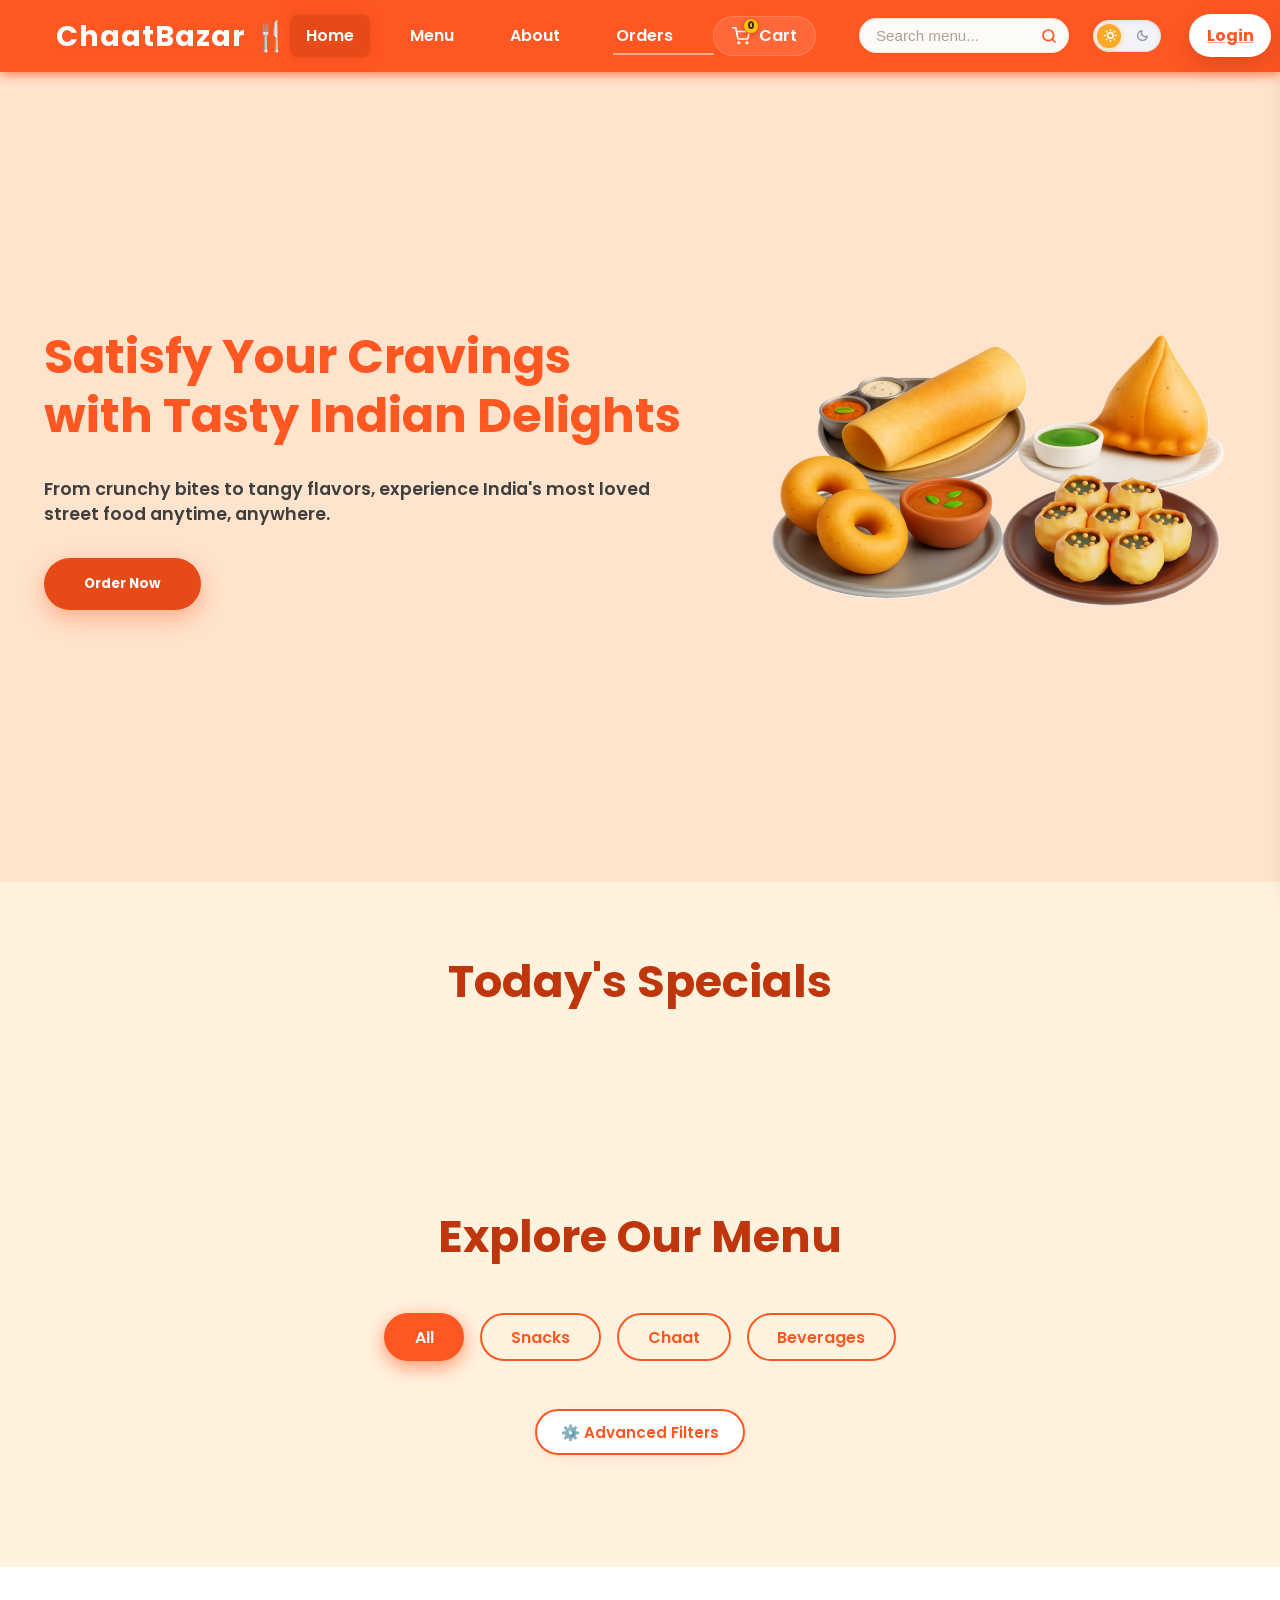
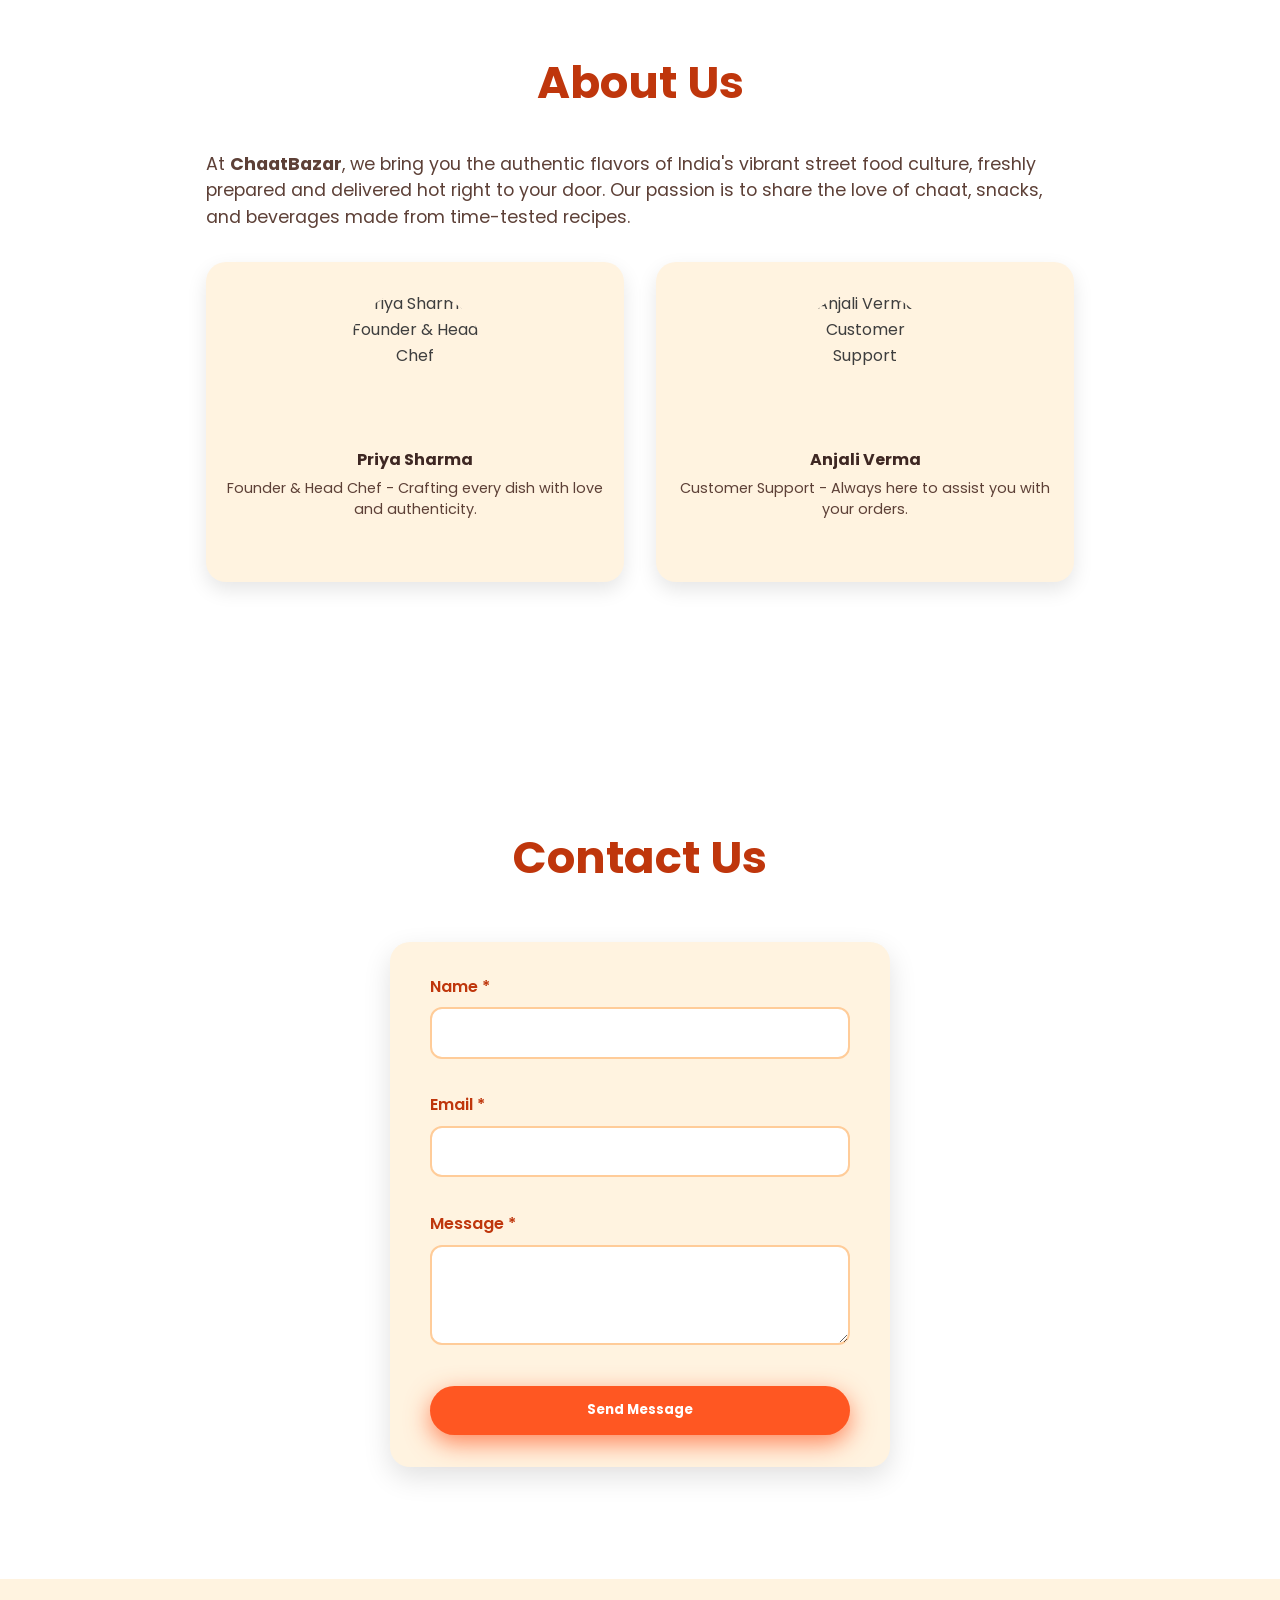
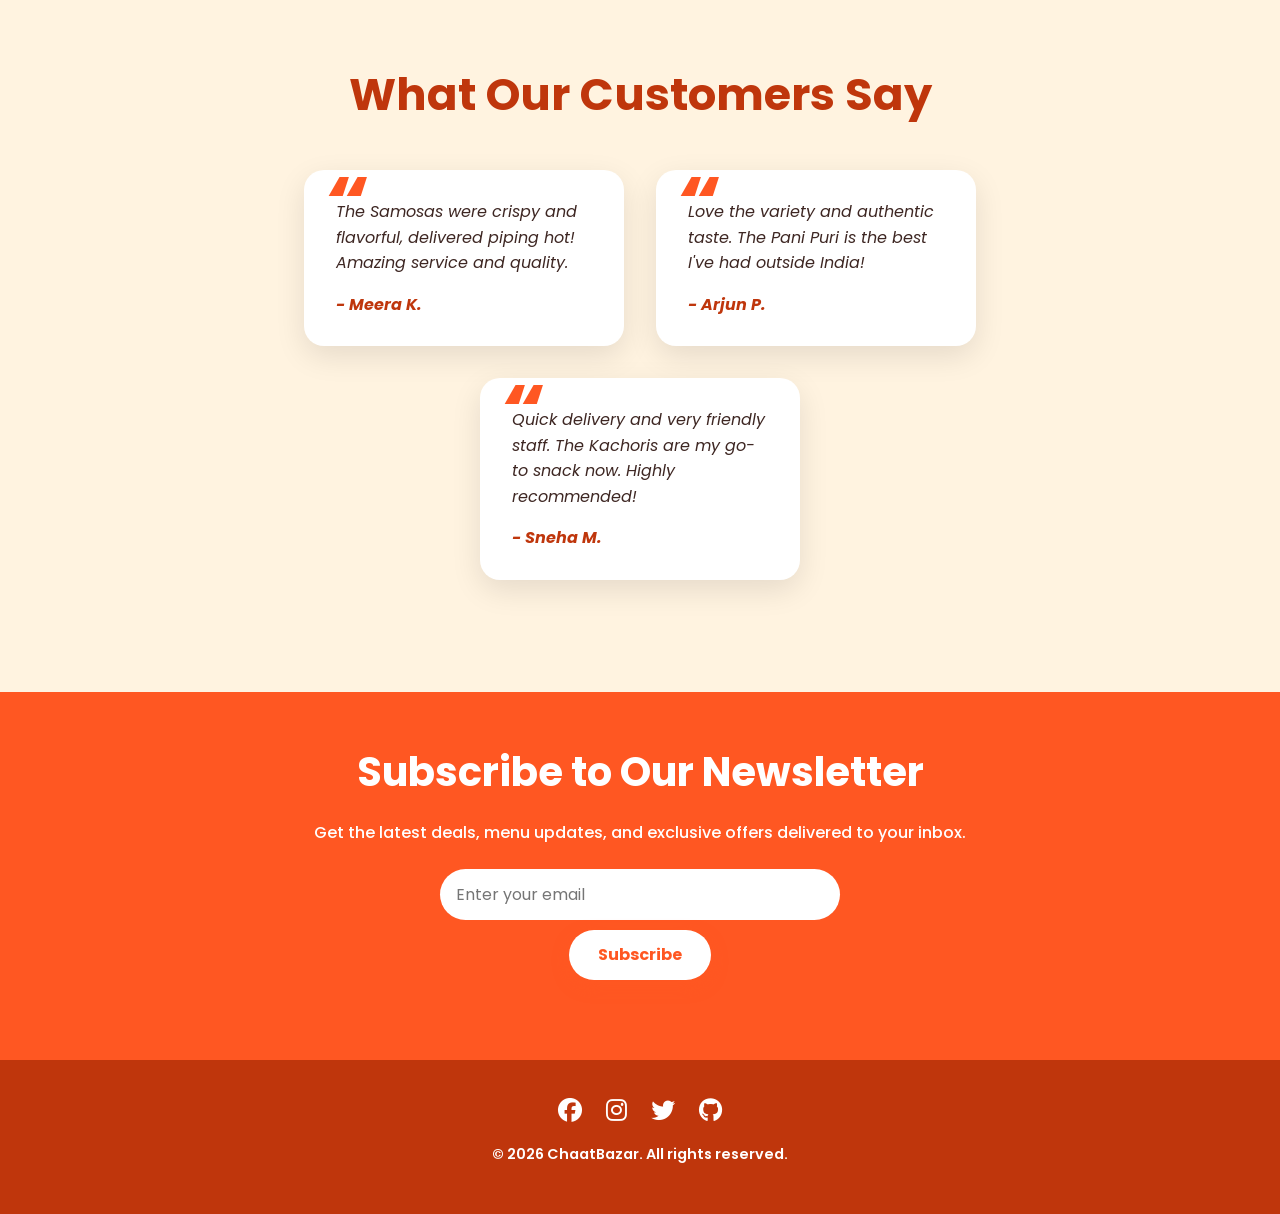
==== commit 9f7be92f: "Merge branch 'main' into feature/search-bar-ui" ====
--- a/index.html
+++ b/index.html
@@ -285,66 +285,13 @@
 
 <!-- Footer -->
 <footer>
-  <div class="footer-container">
-    <div class="footer-column brand-col">
-      <div class="footer-brand">ChaatBazar 🍴</div>
-      <p class="footer-desc">Your ultimate destination for authentic and mouth-watering Indian street food - from crispy golgappas to hot samosas. Hassle-free delivery right to your doorstep.</p>
-    </div>
-    
-    <div class="footer-column">
-      <h3>ChaatBazar</h3>
-      <ul class="footer-links">
-        <li><a href="index.html">Home</a></li>
-        <li><a href="menu.html">Menu</a></li>
-        <li><a href="about.html">About Us</a></li>
-        <li><a href="orders.html">Orders</a></li>
-        <li><a href="favorites.html">Favorites</a></li>
-        <li><a href="faq.html">FAQ</a></li>
-      </ul>
-    </div>
-    
-    <div class="footer-column">
-      <h3>For Partners</h3>
-      <ul class="footer-links">
-        <li><a href="#">Partners With Us</a></li>
-        <li><a href="#">Apps For You</a></li>
-        <li><a href="#">Franchise Consulting</a></li>
-        <li><a href="#">Advertise With Us</a></li>
-        <li><a href="#">Sell On ChaatBazar</a></li>
-      </ul>
-    </div>
-    
-    <div class="footer-column">
-      <h3>Learn More</h3>
-      <ul class="footer-links">
-        <li><a href="#">Privacy & Security</a></li>
-        <li><a href="#">Terms & Conditions</a></li>
-        <li><a href="#">Help & Support</a></li>
-        <li><a href="#">Report a Fraud</a></li>
-      </ul>
-    </div>
-    
-    <div class="footer-column">
-      <div class="footer-social-wrapper">
-        <h3>Connect Us</h3>
-        <div class="footer-social-icons">
-          <a href="https://instagram.com" target="_blank" rel="noopener noreferrer" aria-label="Instagram"><i class="fa-brands fa-instagram"></i></a>
-          <a href="https://youtube.com" target="_blank" rel="noopener noreferrer" aria-label="YouTube"><i class="fa-brands fa-youtube"></i></a>
-          <a href="https://whatsapp.com" target="_blank" rel="noopener noreferrer" aria-label="WhatsApp"><i class="fa-brands fa-whatsapp"></i></a>
-          <a href="https://twitter.com" target="_blank" rel="noopener noreferrer" aria-label="Twitter"><i class="fa-brands fa-twitter"></i></a>
-        </div>
-      </div>
-      <h3>Contact Us</h3>
-      <ul class="footer-contact-info">
-        <li><strong>Email:</strong> support@chaatbazar.com</li>
-        <li><strong>Phone:</strong> +91 98765 43210</li>
-        <li><strong>Headquarter:</strong> Bhavnagar, Gujarat, 364001</li>
-      </ul>
-    </div>
-  </div>
-  <div class="footer-bottom">
-    <p>&copy; 2026 ChaatBazar. All rights reserved.</p>
-  </div>
+  <div class="social-icons">
+    <a href="https://facebook.com" target="_blank" rel="noopener noreferrer" aria-label="Facebook"><i class="fa-brands fa-facebook"></i></a>
+    <a href="https://instagram.com" target="_blank" rel="noopener noreferrer" aria-label="Instagram"><i class="fa-brands fa-instagram"></i></a>
+    <a href="https://twitter.com" target="_blank" rel="noopener noreferrer" aria-label="Twitter"><i class="fa-brands fa-twitter"></i></a>
+    <a href="https://github.com" target="_blank" rel="noopener noreferrer" aria-label="GitHub"><i class="fa-brands fa-github"></i></a>
+  </div>
+  <p>© 2026 ChaatBazar. All rights reserved.</p>
 </footer>
 
 <div id="toast-notification" class="toast-notification"></div>
--- a/css/style.css
+++ b/css/style.css
@@ -1277,173 +1277,32 @@
       background: #fbe9e7;
     }
 
-    /* ===== Modern Premium Footer ===== */
+    /* ===== Footer ===== */
     footer {
-      background: #fff3e0; /* Warm cream background */
-      color: #3e2723; /* Deep warm brown text */
-      padding: 4rem 2rem 2rem;
-      border-top: 1px solid rgba(255, 87, 34, 0.15);
-      user-select: text; /* Allow selecting text */
-      font-family: 'Poppins', sans-serif;
-    }
-    
-    .footer-container {
-      max-width: 1200px;
-      margin: 0 auto;
-      display: grid;
-      grid-template-columns: repeat(5, 1fr);
-      gap: 2rem;
-      margin-bottom: 3rem;
-    }
-    
-    @media (max-width: 1024px) {
-      .footer-container {
-        grid-template-columns: repeat(3, 1fr);
-      }
-    }
-    
-    @media (max-width: 768px) {
-      .footer-container {
-        grid-template-columns: repeat(2, 1fr);
-      }
-    }
-    
-    @media (max-width: 480px) {
-      .footer-container {
-        grid-template-columns: 1fr;
-      }
-    }
-    
-    .footer-brand {
-      font-size: 1.8rem;
-      font-weight: 700;
-      color: #ff5722; /* Vibrant orange logo */
+      background: #bf360c;
+      color: white;
+      text-align: center;
+      padding: 2rem 1rem;
+      user-select: none;
+    }
+    footer p {
+      font-weight: 600;
       margin-bottom: 1rem;
+      font-size: 0.9rem;
+    }
+    .social-icons {
       display: flex;
-      align-items: center;
-      gap: 0.5rem;
-      font-family: 'Poppins', sans-serif;
-    }
-    
-    .footer-desc {
-      font-size: 0.95rem;
-      color: #5d4037;
-      line-height: 1.6;
-      max-width: 320px;
-    }
-    
-    .footer-column h3 {
-      font-size: 1.15rem;
-      font-weight: 700;
-      color: #bf360c; /* Deep brand orange */
-      margin-bottom: 1.25rem;
-      text-transform: uppercase;
-      letter-spacing: 0.5px;
-    }
-    
-    .footer-links {
-      list-style: none;
-      padding: 0;
-      margin: 0;
-      display: flex;
-      flex-direction: column;
-      gap: 0.75rem;
-    }
-    
-    .footer-links li a {
-      color: #5d4037;
-      font-size: 0.95rem;
-      font-weight: 500;
-      transition: all 0.2s ease;
-      display: inline-block;
-    }
-    
-    .footer-links li a:hover {
-      color: #ff5722;
-      transform: translateX(3px);
-    }
-    
-    .footer-contact-info {
-      list-style: none;
-      padding: 0;
-      margin: 0;
-      display: flex;
-      flex-direction: column;
-      gap: 0.75rem;
-      color: #5d4037;
-      font-size: 0.95rem;
-    }
-    
-    .footer-contact-info li {
-      line-height: 1.5;
-    }
-    
-    .footer-contact-info strong {
-      color: #bf360c;
-    }
-    
-    .footer-social-wrapper {
-      margin-bottom: 1.5rem;
-    }
-    
-    .footer-social-icons {
-      display: flex;
-      gap: 1rem;
-      margin-top: 0.5rem;
-    }
-    
-    .footer-social-icons a {
-      display: flex;
-      align-items: center;
       justify-content: center;
-      width: 38px;
-      height: 38px;
-      border-radius: 50%;
-      background: #ff5722;
-      color: white !important;
-      font-size: 1.1rem;
-      transition: all 0.3s ease;
-    }
-    
-    .footer-social-icons a:hover {
-      background: #bf360c;
-      transform: translateY(-3px);
-      box-shadow: 0 4px 10px rgba(255, 87, 34, 0.3);
-    }
-    
-    .footer-bottom {
-      border-top: 1px solid rgba(255, 87, 34, 0.1);
-      padding-top: 1.5rem;
-      text-align: center;
-      font-size: 0.9rem;
-      color: #8d6e63;
-      font-weight: 500;
-    }
-    
-    .footer-bottom p {
-      margin: 0;
-    }
-    
-    /* Dark Mode Overrides */
-    body.dark footer {
-      background: #1e1e1e;
-      border-top-color: rgba(255, 87, 34, 0.1);
-      color: #ccc;
-    }
-    
-    body.dark .footer-desc, 
-    body.dark .footer-links li a, 
-    body.dark .footer-contact-info {
-      color: #aaa;
-    }
-    
-    body.dark .footer-links li a:hover {
-      color: #ff7b54;
-    }
-    
-    body.dark .footer-bottom {
-      border-top-color: rgba(255, 255, 255, 0.05);
-      color: #777;
+      gap: 1.5rem;
+      margin-bottom: 0.8rem;
+    }
+    .social-icons a {
+      color: white;
+      font-size: 1.5rem;
+      transition: color 0.3s ease;
+    }
+    .social-icons a:hover {
+      color: #ffccbc;
     }
 
     /* ===== Enhanced Animations & Transitions ===== */
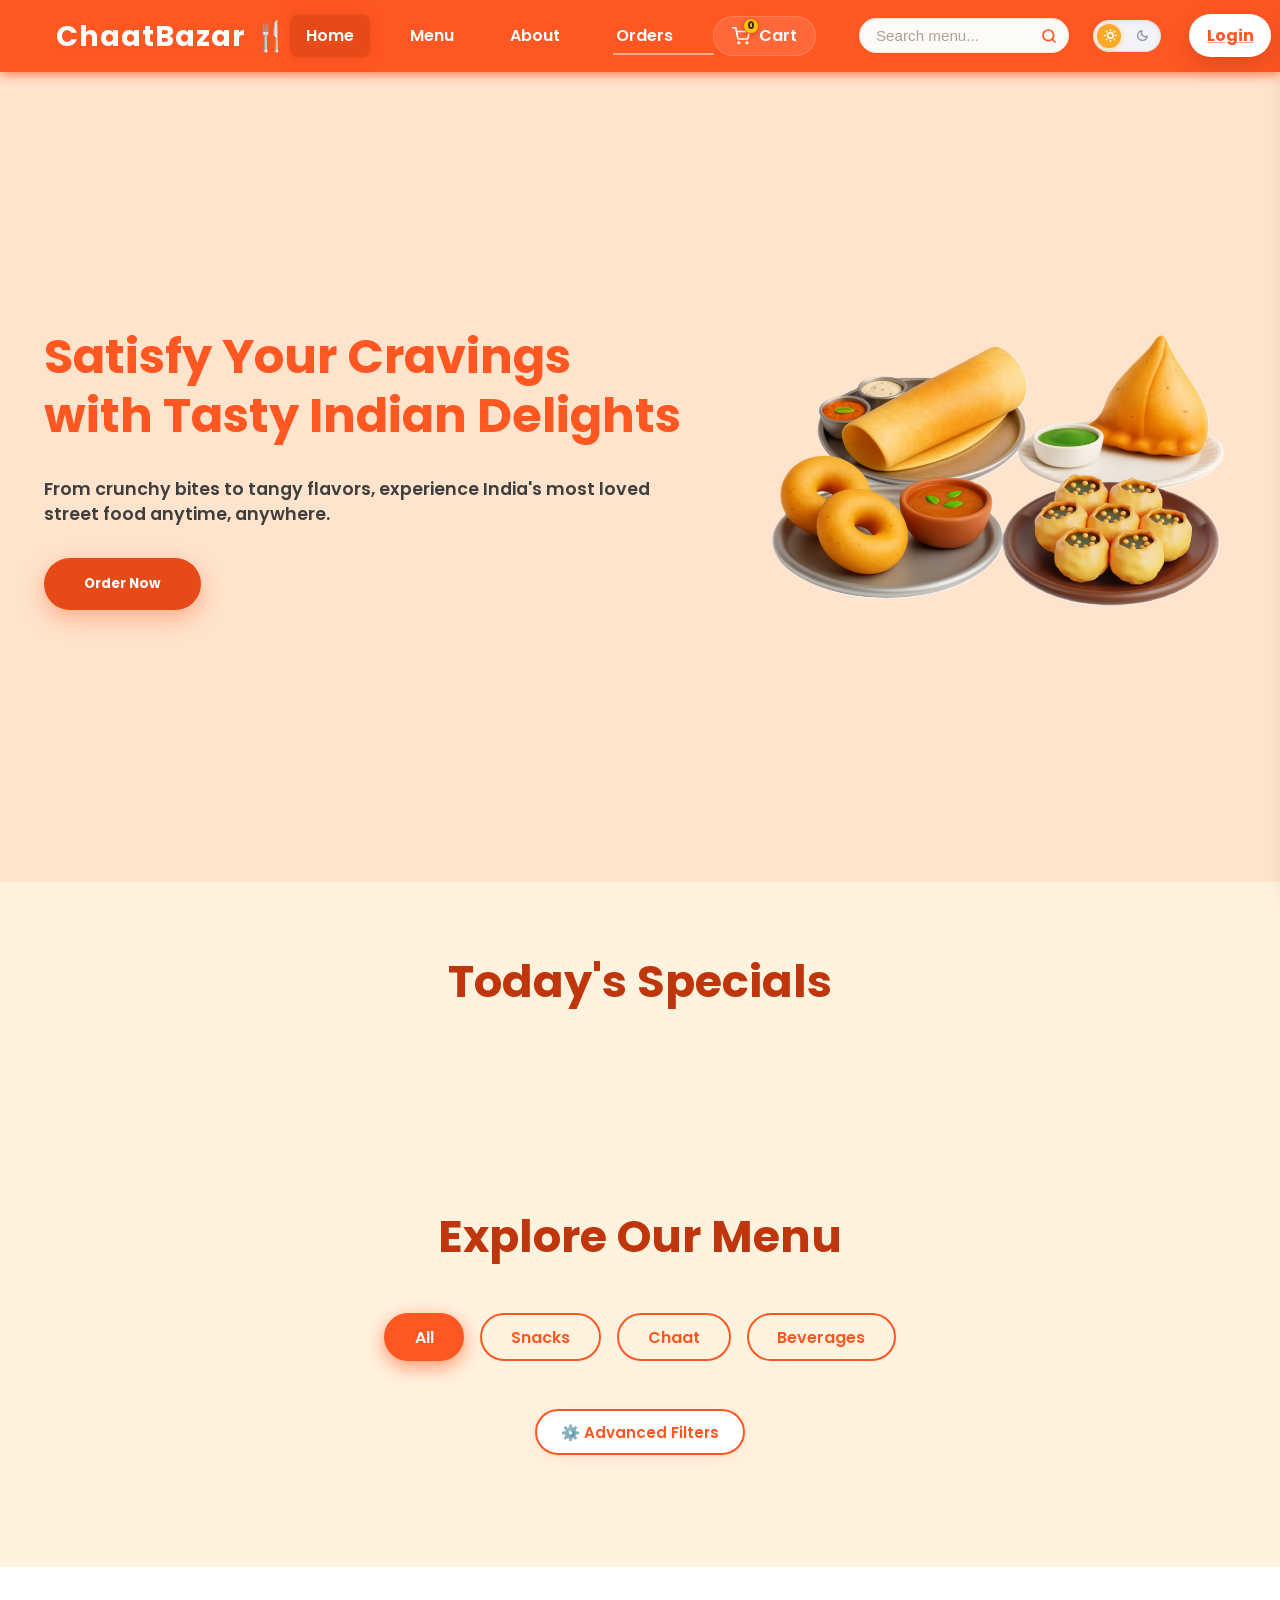
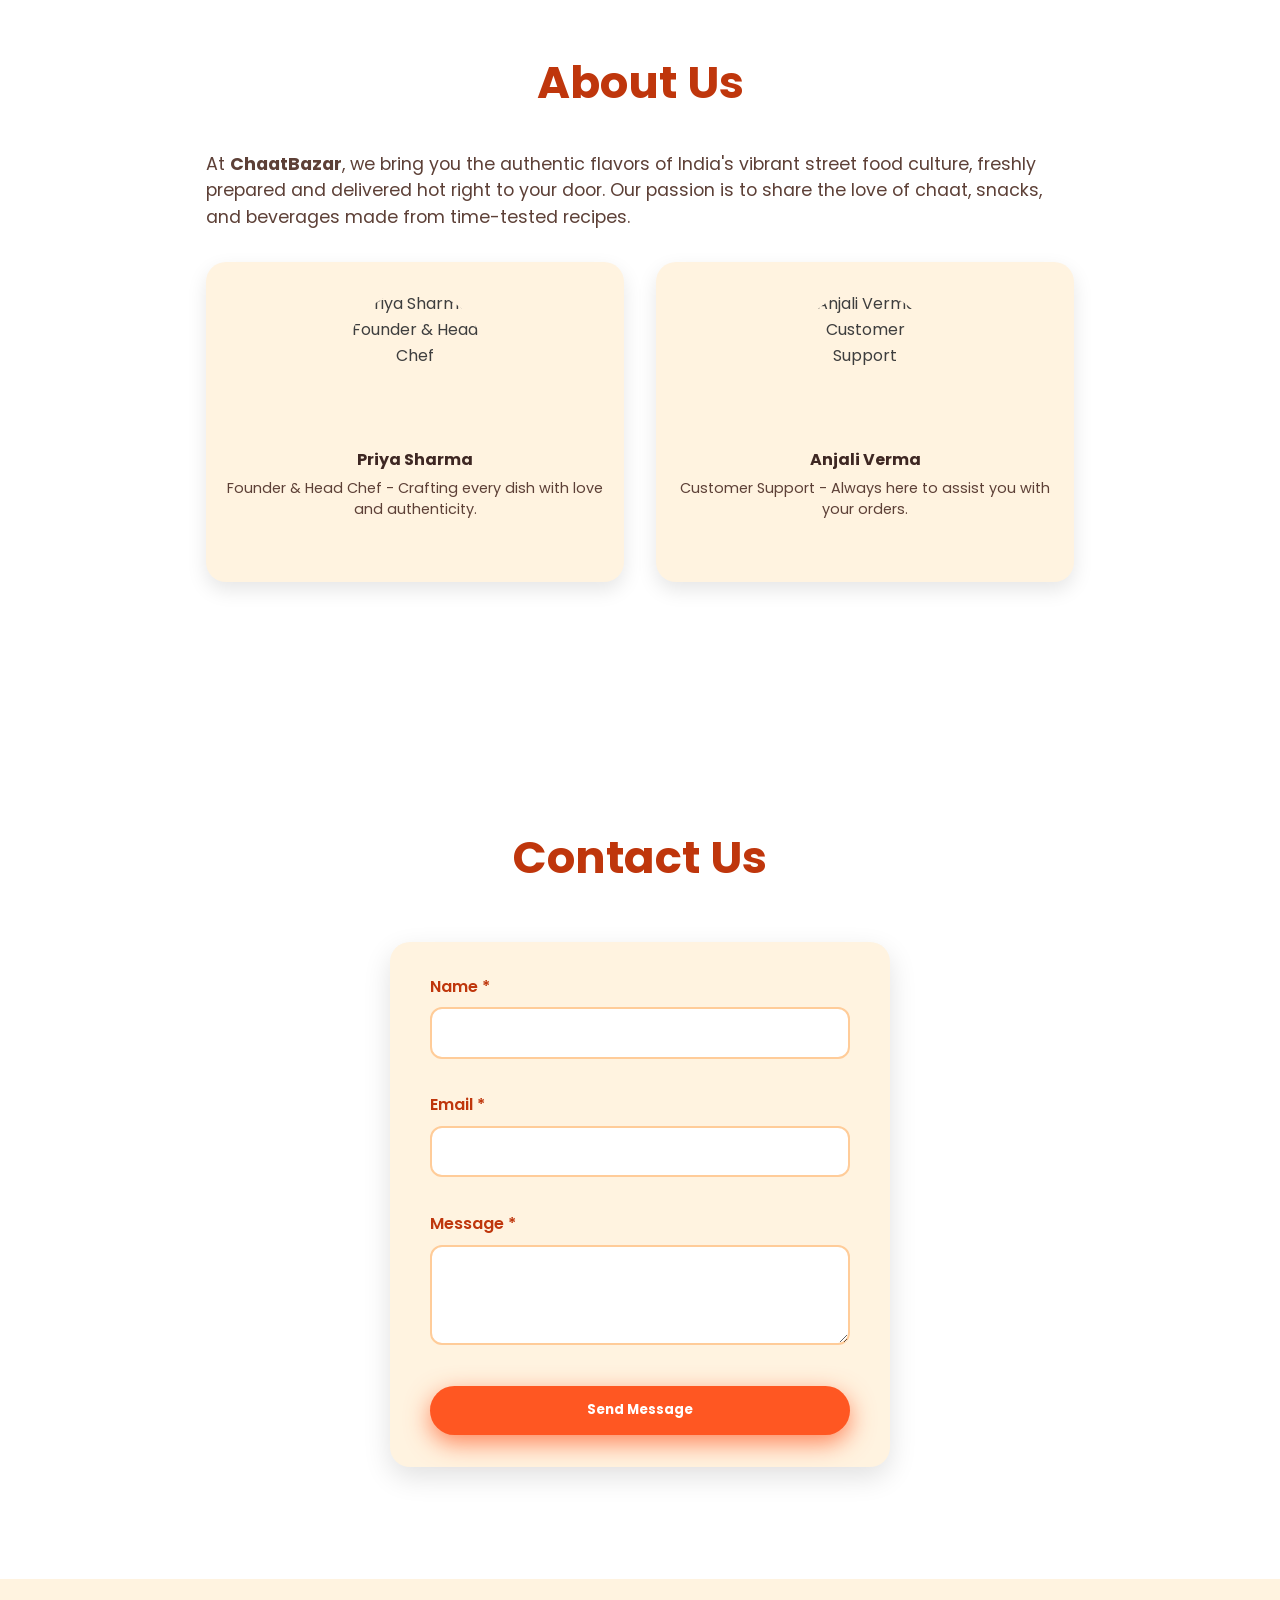
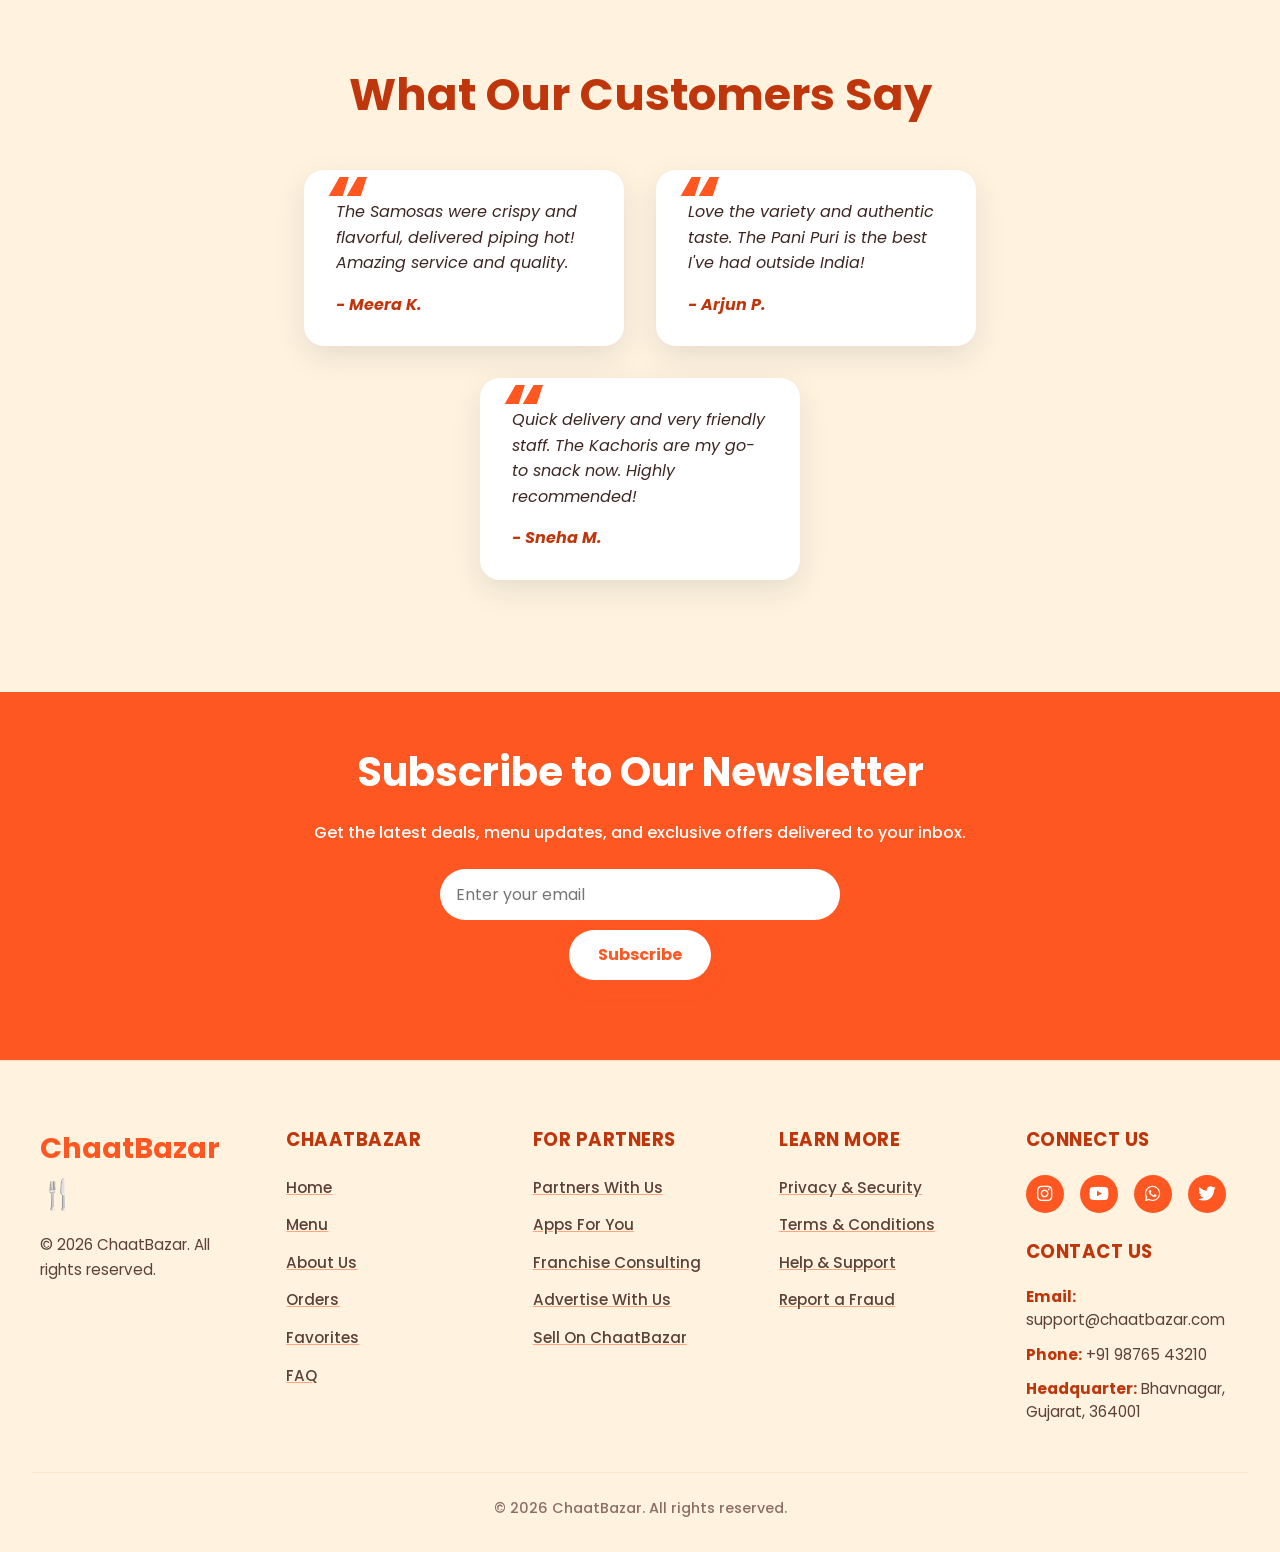
==== commit 96923baa: "Merge pull request #360 from Divyanshu227/feature/footer-ui Enhance UI with modern footer" ====
--- a/index.html
+++ b/index.html
@@ -285,13 +285,66 @@
 
 <!-- Footer -->
 <footer>
-  <div class="social-icons">
-    <a href="https://facebook.com" target="_blank" rel="noopener noreferrer" aria-label="Facebook"><i class="fa-brands fa-facebook"></i></a>
-    <a href="https://instagram.com" target="_blank" rel="noopener noreferrer" aria-label="Instagram"><i class="fa-brands fa-instagram"></i></a>
-    <a href="https://twitter.com" target="_blank" rel="noopener noreferrer" aria-label="Twitter"><i class="fa-brands fa-twitter"></i></a>
-    <a href="https://github.com" target="_blank" rel="noopener noreferrer" aria-label="GitHub"><i class="fa-brands fa-github"></i></a>
-  </div>
-  <p>© 2026 ChaatBazar. All rights reserved.</p>
+  <div class="footer-container">
+    <div class="footer-column brand-col">
+      <div class="footer-brand">ChaatBazar 🍴</div>
+      <p class="footer-desc">Your ultimate destination for authentic and mouth-watering Indian street food - from crispy golgappas to hot samosas. Hassle-free delivery right to your doorstep.</p>
+    </div>
+    
+    <div class="footer-column">
+      <h3>ChaatBazar</h3>
+      <ul class="footer-links">
+        <li><a href="index.html">Home</a></li>
+        <li><a href="menu.html">Menu</a></li>
+        <li><a href="about.html">About Us</a></li>
+        <li><a href="orders.html">Orders</a></li>
+        <li><a href="favorites.html">Favorites</a></li>
+        <li><a href="faq.html">FAQ</a></li>
+      </ul>
+    </div>
+    
+    <div class="footer-column">
+      <h3>For Partners</h3>
+      <ul class="footer-links">
+        <li><a href="#">Partners With Us</a></li>
+        <li><a href="#">Apps For You</a></li>
+        <li><a href="#">Franchise Consulting</a></li>
+        <li><a href="#">Advertise With Us</a></li>
+        <li><a href="#">Sell On ChaatBazar</a></li>
+      </ul>
+    </div>
+    
+    <div class="footer-column">
+      <h3>Learn More</h3>
+      <ul class="footer-links">
+        <li><a href="#">Privacy & Security</a></li>
+        <li><a href="#">Terms & Conditions</a></li>
+        <li><a href="#">Help & Support</a></li>
+        <li><a href="#">Report a Fraud</a></li>
+      </ul>
+    </div>
+    
+    <div class="footer-column">
+      <div class="footer-social-wrapper">
+        <h3>Connect Us</h3>
+        <div class="footer-social-icons">
+          <a href="https://instagram.com" target="_blank" rel="noopener noreferrer" aria-label="Instagram"><i class="fa-brands fa-instagram"></i></a>
+          <a href="https://youtube.com" target="_blank" rel="noopener noreferrer" aria-label="YouTube"><i class="fa-brands fa-youtube"></i></a>
+          <a href="https://whatsapp.com" target="_blank" rel="noopener noreferrer" aria-label="WhatsApp"><i class="fa-brands fa-whatsapp"></i></a>
+          <a href="https://twitter.com" target="_blank" rel="noopener noreferrer" aria-label="Twitter"><i class="fa-brands fa-twitter"></i></a>
+        </div>
+      </div>
+      <h3>Contact Us</h3>
+      <ul class="footer-contact-info">
+        <li><strong>Email:</strong> support@chaatbazar.com</li>
+        <li><strong>Phone:</strong> +91 98765 43210</li>
+        <li><strong>Headquarter:</strong> Bhavnagar, Gujarat, 364001</li>
+      </ul>
+    </div>
+  </div>
+  <div class="footer-bottom">
+    <p>&copy; 2026 ChaatBazar. All rights reserved.</p>
+  </div>
 </footer>
 
 <div id="toast-notification" class="toast-notification"></div>
--- a/css/style.css
+++ b/css/style.css
@@ -1277,32 +1277,173 @@
       background: #fbe9e7;
     }
 
-    /* ===== Footer ===== */
+    /* ===== Modern Premium Footer ===== */
     footer {
+      background: #fff3e0; /* Warm cream background */
+      color: #3e2723; /* Deep warm brown text */
+      padding: 4rem 2rem 2rem;
+      border-top: 1px solid rgba(255, 87, 34, 0.15);
+      user-select: text; /* Allow selecting text */
+      font-family: 'Poppins', sans-serif;
+    }
+    
+    .footer-container {
+      max-width: 1200px;
+      margin: 0 auto;
+      display: grid;
+      grid-template-columns: repeat(5, 1fr);
+      gap: 2rem;
+      margin-bottom: 3rem;
+    }
+    
+    @media (max-width: 1024px) {
+      .footer-container {
+        grid-template-columns: repeat(3, 1fr);
+      }
+    }
+    
+    @media (max-width: 768px) {
+      .footer-container {
+        grid-template-columns: repeat(2, 1fr);
+      }
+    }
+    
+    @media (max-width: 480px) {
+      .footer-container {
+        grid-template-columns: 1fr;
+      }
+    }
+    
+    .footer-brand {
+      font-size: 1.8rem;
+      font-weight: 700;
+      color: #ff5722; /* Vibrant orange logo */
+      margin-bottom: 1rem;
+      display: flex;
+      align-items: center;
+      gap: 0.5rem;
+      font-family: 'Poppins', sans-serif;
+    }
+    
+    .footer-desc {
+      font-size: 0.95rem;
+      color: #5d4037;
+      line-height: 1.6;
+      max-width: 320px;
+    }
+    
+    .footer-column h3 {
+      font-size: 1.15rem;
+      font-weight: 700;
+      color: #bf360c; /* Deep brand orange */
+      margin-bottom: 1.25rem;
+      text-transform: uppercase;
+      letter-spacing: 0.5px;
+    }
+    
+    .footer-links {
+      list-style: none;
+      padding: 0;
+      margin: 0;
+      display: flex;
+      flex-direction: column;
+      gap: 0.75rem;
+    }
+    
+    .footer-links li a {
+      color: #5d4037;
+      font-size: 0.95rem;
+      font-weight: 500;
+      transition: all 0.2s ease;
+      display: inline-block;
+    }
+    
+    .footer-links li a:hover {
+      color: #ff5722;
+      transform: translateX(3px);
+    }
+    
+    .footer-contact-info {
+      list-style: none;
+      padding: 0;
+      margin: 0;
+      display: flex;
+      flex-direction: column;
+      gap: 0.75rem;
+      color: #5d4037;
+      font-size: 0.95rem;
+    }
+    
+    .footer-contact-info li {
+      line-height: 1.5;
+    }
+    
+    .footer-contact-info strong {
+      color: #bf360c;
+    }
+    
+    .footer-social-wrapper {
+      margin-bottom: 1.5rem;
+    }
+    
+    .footer-social-icons {
+      display: flex;
+      gap: 1rem;
+      margin-top: 0.5rem;
+    }
+    
+    .footer-social-icons a {
+      display: flex;
+      align-items: center;
+      justify-content: center;
+      width: 38px;
+      height: 38px;
+      border-radius: 50%;
+      background: #ff5722;
+      color: white !important;
+      font-size: 1.1rem;
+      transition: all 0.3s ease;
+    }
+    
+    .footer-social-icons a:hover {
       background: #bf360c;
-      color: white;
+      transform: translateY(-3px);
+      box-shadow: 0 4px 10px rgba(255, 87, 34, 0.3);
+    }
+    
+    .footer-bottom {
+      border-top: 1px solid rgba(255, 87, 34, 0.1);
+      padding-top: 1.5rem;
       text-align: center;
-      padding: 2rem 1rem;
-      user-select: none;
-    }
-    footer p {
-      font-weight: 600;
-      margin-bottom: 1rem;
       font-size: 0.9rem;
-    }
-    .social-icons {
-      display: flex;
-      justify-content: center;
-      gap: 1.5rem;
-      margin-bottom: 0.8rem;
-    }
-    .social-icons a {
-      color: white;
-      font-size: 1.5rem;
-      transition: color 0.3s ease;
-    }
-    .social-icons a:hover {
-      color: #ffccbc;
+      color: #8d6e63;
+      font-weight: 500;
+    }
+    
+    .footer-bottom p {
+      margin: 0;
+    }
+    
+    /* Dark Mode Overrides */
+    body.dark footer {
+      background: #1e1e1e;
+      border-top-color: rgba(255, 87, 34, 0.1);
+      color: #ccc;
+    }
+    
+    body.dark .footer-desc, 
+    body.dark .footer-links li a, 
+    body.dark .footer-contact-info {
+      color: #aaa;
+    }
+    
+    body.dark .footer-links li a:hover {
+      color: #ff7b54;
+    }
+    
+    body.dark .footer-bottom {
+      border-top-color: rgba(255, 255, 255, 0.05);
+      color: #777;
     }
 
     /* ===== Enhanced Animations & Transitions ===== */
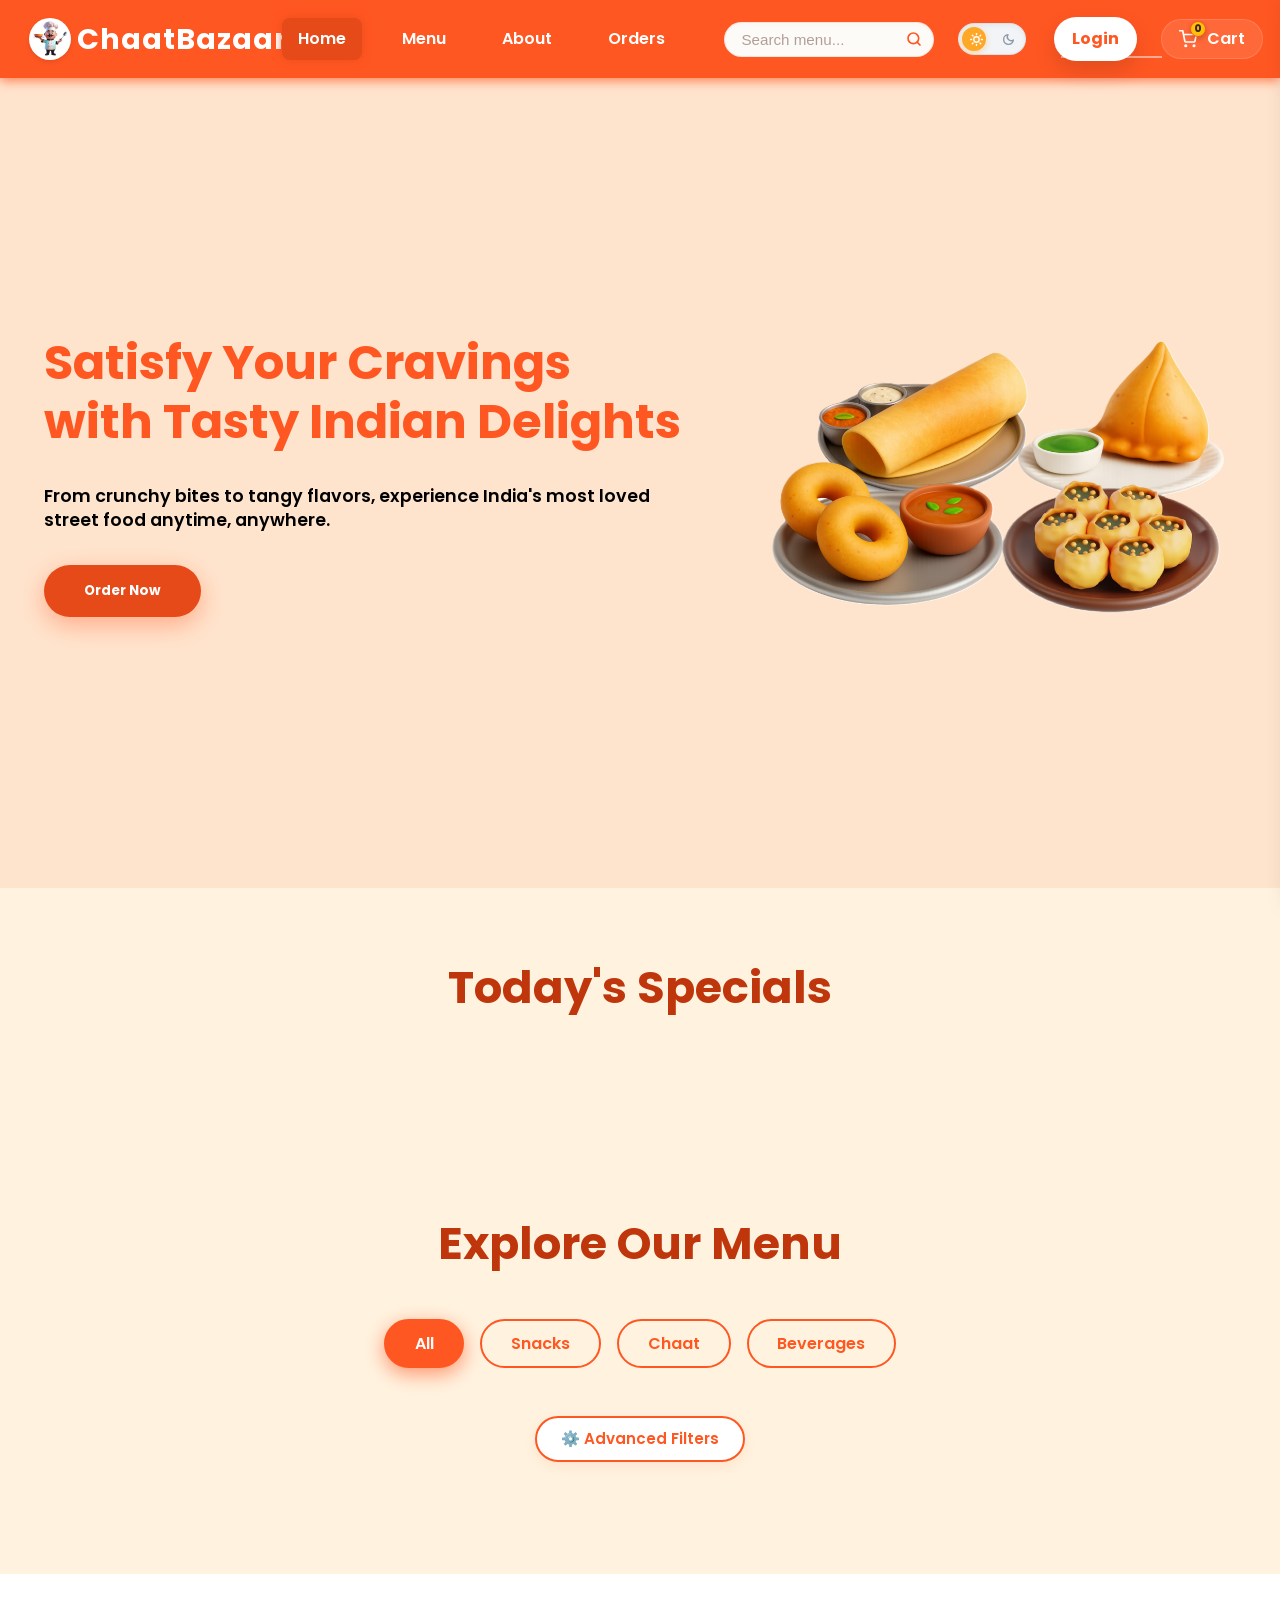
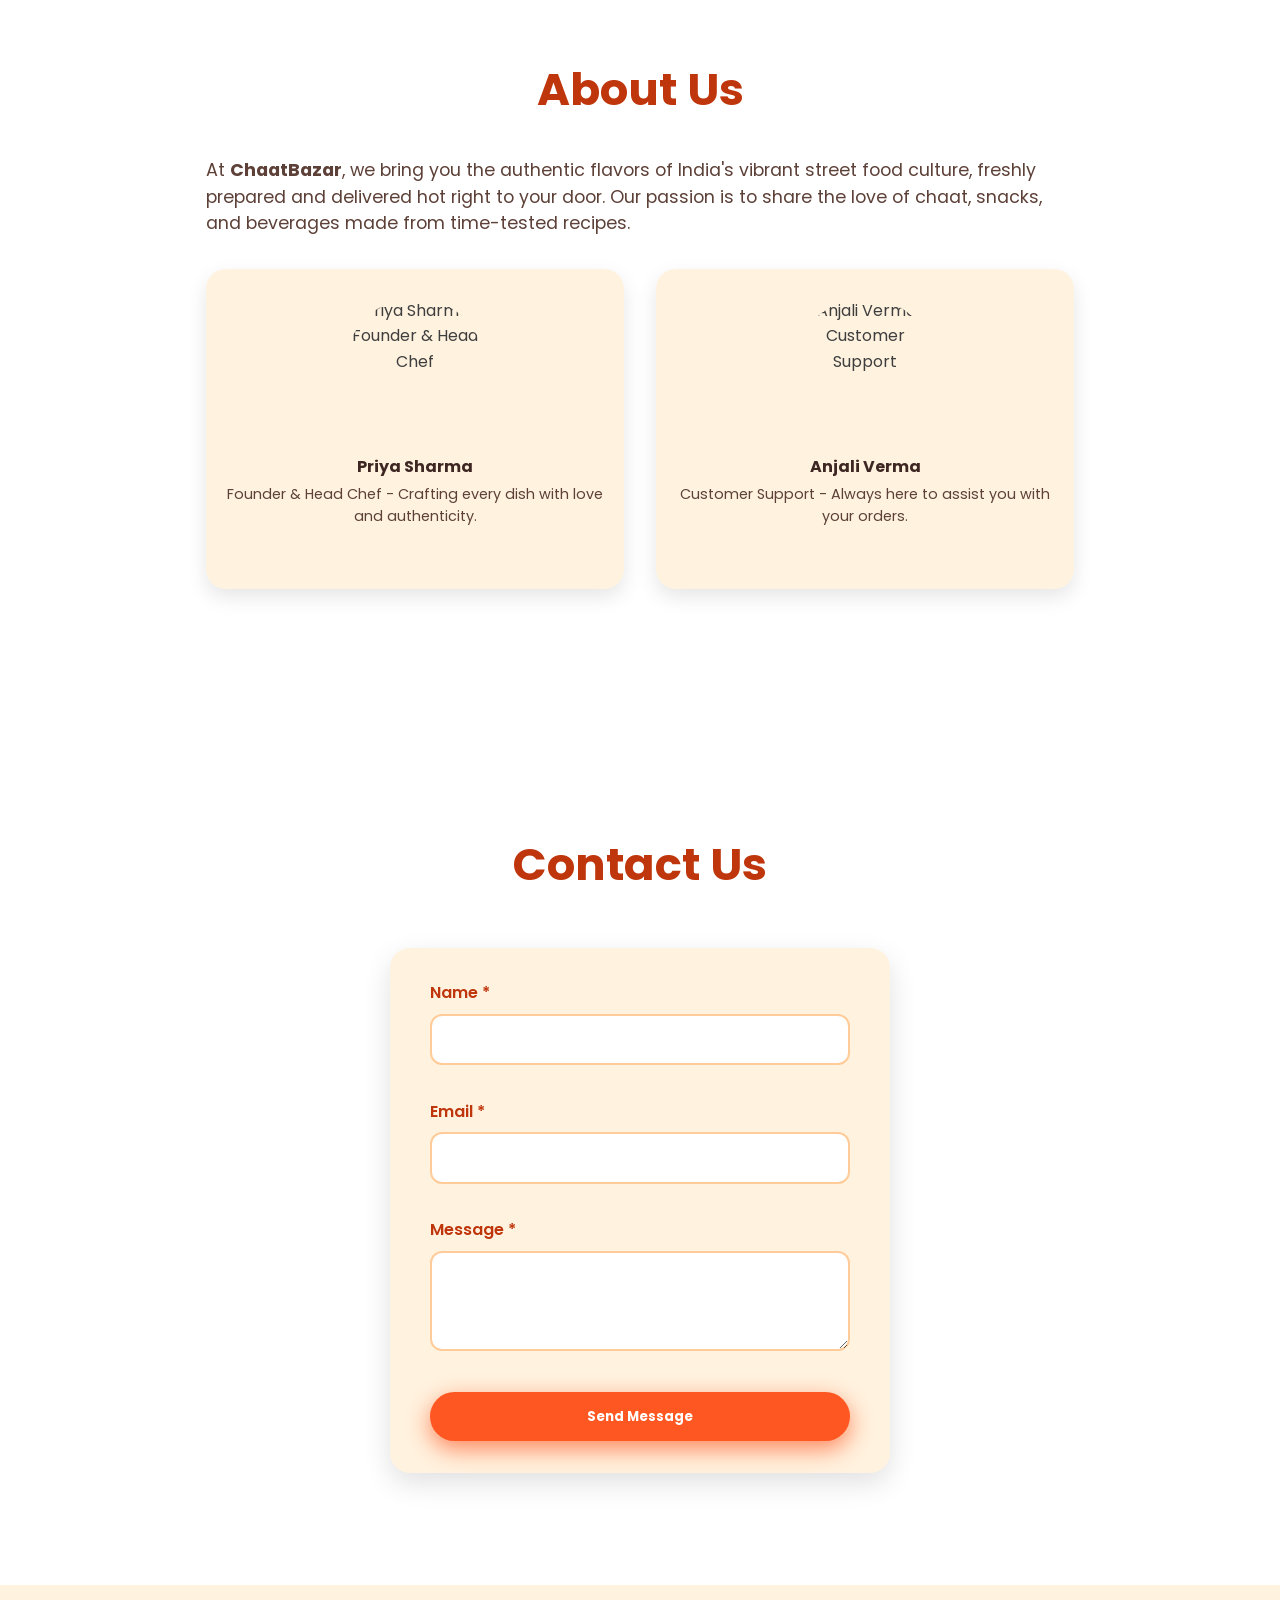
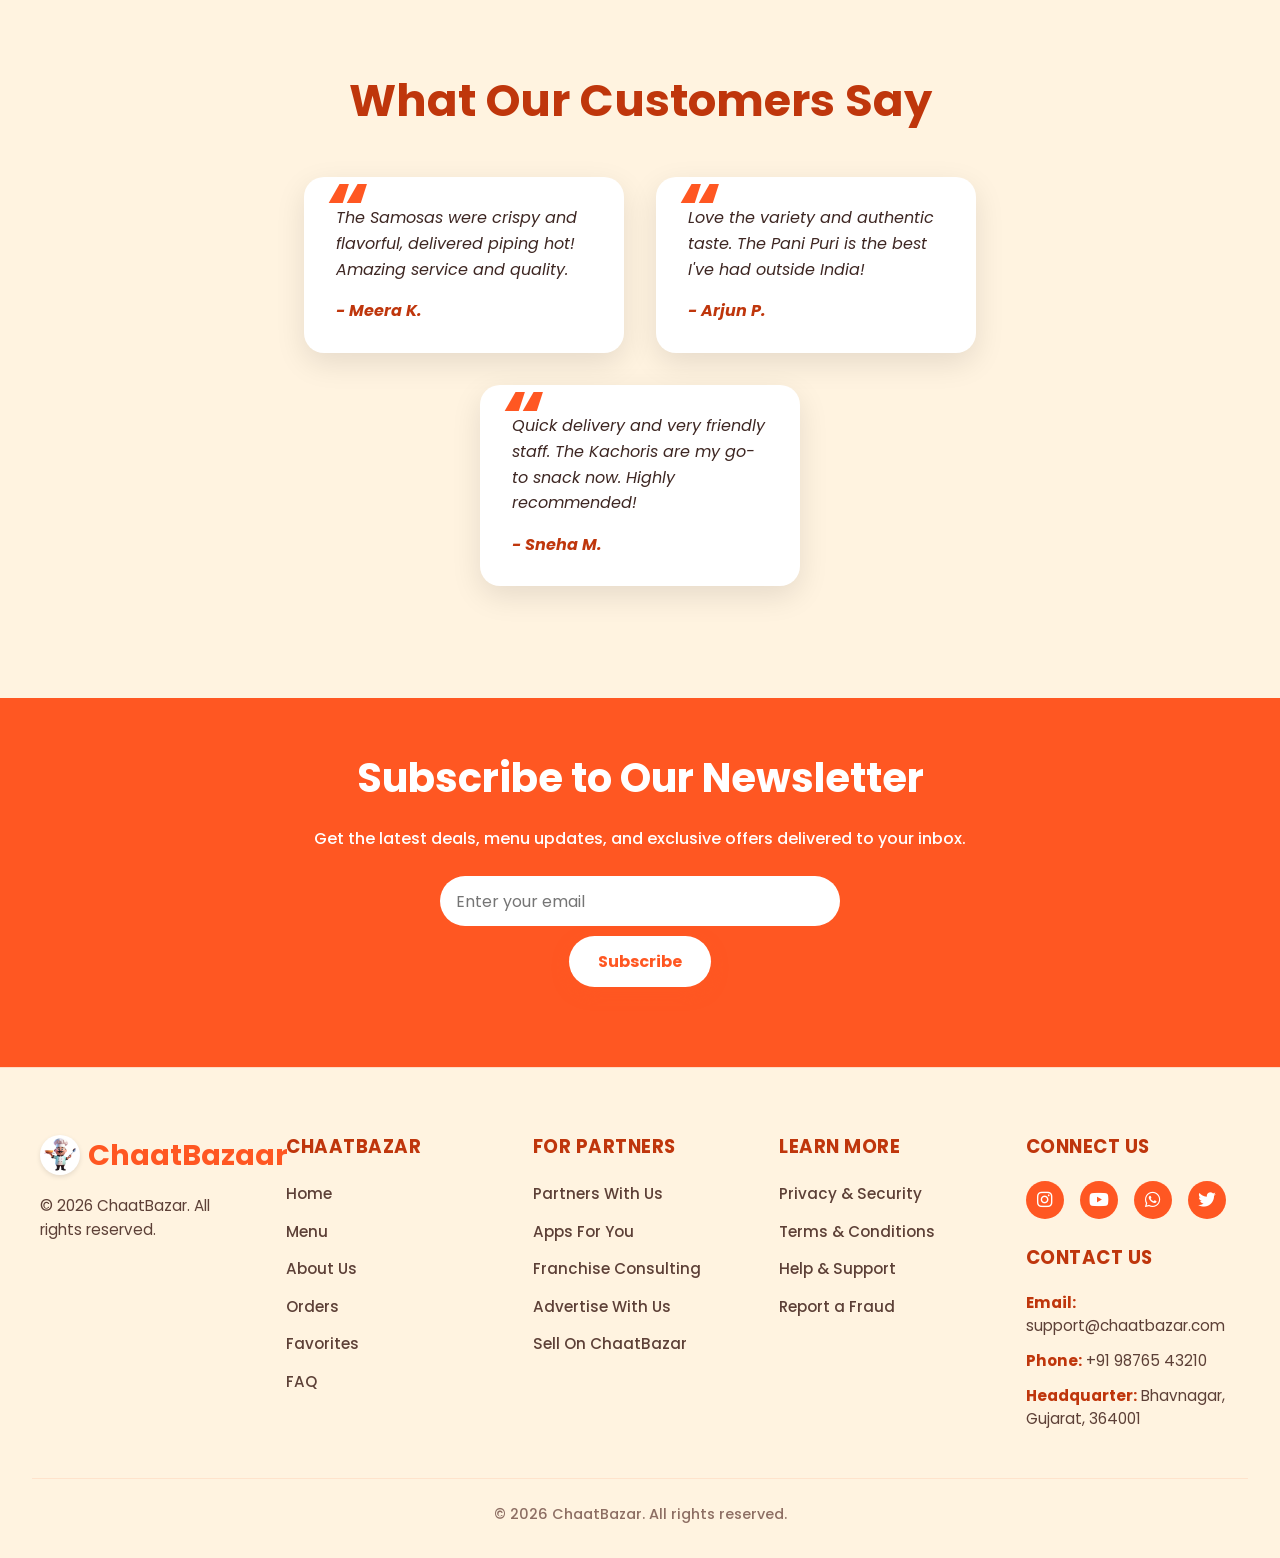
==== commit 92bc9c5b: "Fixed Heropage text color" ====
--- a/index.html
+++ b/index.html
@@ -10,7 +10,7 @@
   <link href="https://fonts.googleapis.com/css2?family=Poppins:wght@400;600;700&display=swap" rel="stylesheet" />
   <link rel="stylesheet" href="https://cdnjs.cloudflare.com/ajax/libs/font-awesome/6.5.1/css/all.min.css" />
   <link rel="stylesheet" href="css/style.css">
-  <link rel="icon" href="favicon.png" type="image/png" />
+  <link rel="icon" href="img/logo.png" type="image/png" />
 </head>
 <body>
 
@@ -18,7 +18,7 @@
 <!-- Header & Navigation -->
 <header>
   <div class="header-inner container" role="banner">
-    <a href="#" class="logo" aria-label="ChaatBazar Home">ChaatBazar 🍴</a>
+    <a href="#" class="logo" aria-label="ChaatBazaar Home"><img src="img/logo.png" alt="ChaatBazaar Logo" class="navbar-logo-img" />ChaatBazaar</a>
     <nav role="navigation" aria-label="Primary Navigation">
       <a href="#hero" class="nav-link active" tabindex="0">Home</a>
       <div class="dropdown" tabindex="0" aria-haspopup="true" aria-expanded="false">
@@ -33,13 +33,6 @@
       </div>
       <a href="about.html" class="nav-link">About</a>
       <a href="orders.html" class="nav-link">Orders</a>
-      <a href="#cart-sidebar" class="nav-link cart-btn-modern" id="cart-open-btn" aria-label="Open Cart">
-        <span class="cart-icon-wrapper">
-          <svg xmlns="http://www.w3.org/2000/svg" viewBox="0 0 24 24" fill="none" stroke="currentColor" stroke-width="2.2" stroke-linecap="round" stroke-linejoin="round" class="cart-svg-icon"><circle cx="9" cy="21" r="1"></circle><circle cx="20" cy="21" r="1"></circle><path d="M1 1h4l2.68 13.39a2 2 0 0 0 2 1.61h9.72a2 2 0 0 0 2-1.61L23 6H6"></path></svg>
-          <span id="cart-count" class="cart-badge">0</span>
-        </span>
-        <span class="cart-text">Cart</span>
-      </a>
       <div class="search-bar" role="search">
         <input type="search" placeholder="Search menu..." aria-label="Search menu" id="search-input" autocomplete="off" />
         <button aria-label="Search" id="search-btn">
@@ -63,6 +56,14 @@
       <div id="authNavItem" class="auth-nav-item">
         <a href="login.html" class="login-btn-nav">Login</a>
       </div>
+      
+      <a href="#cart-sidebar" class="nav-link cart-btn-modern" id="cart-open-btn" aria-label="Open Cart">
+        <span class="cart-icon-wrapper">
+          <svg xmlns="http://www.w3.org/2000/svg" viewBox="0 0 24 24" fill="none" stroke="currentColor" stroke-width="2.2" stroke-linecap="round" stroke-linejoin="round" class="cart-svg-icon"><circle cx="9" cy="21" r="1"></circle><circle cx="20" cy="21" r="1"></circle><path d="M1 1h4l2.68 13.39a2 2 0 0 0 2 1.61h9.72a2 2 0 0 0 2-1.61L23 6H6"></path></svg>
+          <span id="cart-count" class="cart-badge">0</span>
+        </span>
+        <span class="cart-text">Cart</span>
+      </a>
     </nav>
   </div>
 </header>
@@ -287,7 +288,7 @@
 <footer>
   <div class="footer-container">
     <div class="footer-column brand-col">
-      <div class="footer-brand">ChaatBazar 🍴</div>
+      <div class="footer-brand"><img src="img/logo.png" alt="ChaatBazaar Logo" class="footer-logo-img" />ChaatBazaar</div>
       <p class="footer-desc">Your ultimate destination for authentic and mouth-watering Indian street food - from crispy golgappas to hot samosas. Hassle-free delivery right to your doorstep.</p>
     </div>
     
--- a/css/style.css
+++ b/css/style.css
@@ -231,9 +231,9 @@
       user-select: none;
     }
     .header-inner {
-      max-width: 1200px;
+      max-width: 1600px;
       margin: 0 auto;
-      padding: 0.8rem 1rem;
+      padding: 1rem 1.8rem;
       display: flex;
       align-items: center;
       justify-content: space-between;
@@ -248,6 +248,20 @@
       align-items: center;
       white-space: nowrap;
       gap: 0.4rem;
+      margin-right: 2rem;
+    }
+    .navbar-logo-img {
+      height: 42px;
+      width: 42px;
+      object-fit: cover;
+      border-radius: 50%;
+      background: white;
+      padding: 2px;
+      box-shadow: 0 2px 5px rgba(0, 0, 0, 0.1);
+      transition: transform 0.3s ease;
+    }
+    .logo:hover .navbar-logo-img {
+      transform: scale(1.08);
     }
     nav {
       display: flex;
@@ -668,6 +682,7 @@
       font-weight: 600;
       user-select: text;
       line-height: 1.4;
+      color: black;
     }
     .btn-primary {
       background: #e64a19;
@@ -1323,6 +1338,19 @@
       align-items: center;
       gap: 0.5rem;
       font-family: 'Poppins', sans-serif;
+    }
+    .footer-logo-img {
+      height: 40px;
+      width: 40px;
+      object-fit: cover;
+      border-radius: 50%;
+      background: white;
+      padding: 2px;
+      box-shadow: 0 2px 5px rgba(0, 0, 0, 0.1);
+      transition: transform 0.3s ease;
+    }
+    .footer-brand:hover .footer-logo-img {
+      transform: scale(1.08);
     }
     
     .footer-desc {
@@ -2925,11 +2953,6 @@
   }
 }
 
-/* Ensure links are underlined for clarity */
-a[href] {
-  text-decoration: underline;
-  text-decoration-color: rgba(255, 87, 34, 0.5);
-}
 
 /* Improve contrast of disabled buttons */
 button:disabled {
@@ -2965,7 +2988,7 @@
   transform: none !important;
   opacity: 0.6;
 }
-}
+
 
 /* ===== Loyalty Wallet Styles ===== */
 .cart-loyalty-widget {
@@ -3155,87 +3178,41 @@
   box-shadow: 0 4px 12px rgba(255, 98, 0, 0.35);
 }
 
-/* Navbar Container */
-.navbar {
-  display: flex;
-  justify-content: space-between;
-  align-items: center;
-  padding: 1rem 2rem;
-  flex-wrap: wrap;
-  width: 100%;
-}
-
-/* Navigation Links */
-.nav-links {
-  display: flex;
-  align-items: center;
-  gap: 1.5rem;
-  list-style: none;
-  flex-wrap: wrap;
-}
-
-/* Nav Link Styling */
-.nav-links a {
-  text-decoration: none;
-  font-size: 1rem;
-  transition: 0.3s ease;
-}
-
-/* Better Hover Effect */
-.nav-links a:hover {
-  opacity: 0.8;
-}
-
-/* Tablet Responsiveness */
-@media screen and (max-width: 992px) {
-  .navbar {
-    padding: 1rem;
+/* ===== Responsive Navbar Spacing & Overlap Fixes ===== */
+@media (max-width: 1200px) {
+  .logo {
+    font-size: 1.5rem !important;
+    margin-right: 1rem !important;
   }
-
-  .nav-links {
-    gap: 1rem;
+  .navbar-logo-img {
+    height: 34px !important;
+    width: 34px !important;
   }
-
-  .nav-links a {
-    font-size: 0.95rem;
+  nav {
+    gap: 0.8rem !important;
   }
-}
-
-/* Mobile Responsiveness */
-@media screen and (max-width: 768px) {
-
-  .navbar {
-    flex-direction: column;
-    align-items: center;
-    text-align: center;
+  nav a {
+    padding: 0.4rem 0.6rem !important;
+    font-size: 0.9rem !important;
   }
-
-  .nav-links {
-    justify-content: center;
-    margin-top: 1rem;
-    gap: 0.8rem;
+  .cart-btn-modern {
+    padding: 0.3rem 0.8rem !important;
   }
-
-  .nav-links a {
-    font-size: 0.9rem;
+}
+
+@media (max-width: 950px) {
+  .header-inner {
+    flex-direction: column !important;
+    gap: 1rem !important;
+    padding: 1rem 1rem !important;
   }
-}
-
-/* Small Mobile Devices */
-@media screen and (max-width: 480px) {
-
-  .navbar {
-    padding: 0.8rem;
+  .logo {
+    margin-right: 0 !important;
   }
-
-  .nav-links {
-    flex-direction: column;
-    width: 100%;
+  nav {
+    flex-wrap: wrap !important;
+    justify-content: center !important;
+    gap: 0.8rem !important;
+    width: 100% !important;
   }
-
-  .nav-links a {
-    width: 100%;
-    display: block;
-    padding: 0.5rem 0;
-  }
-}
+}
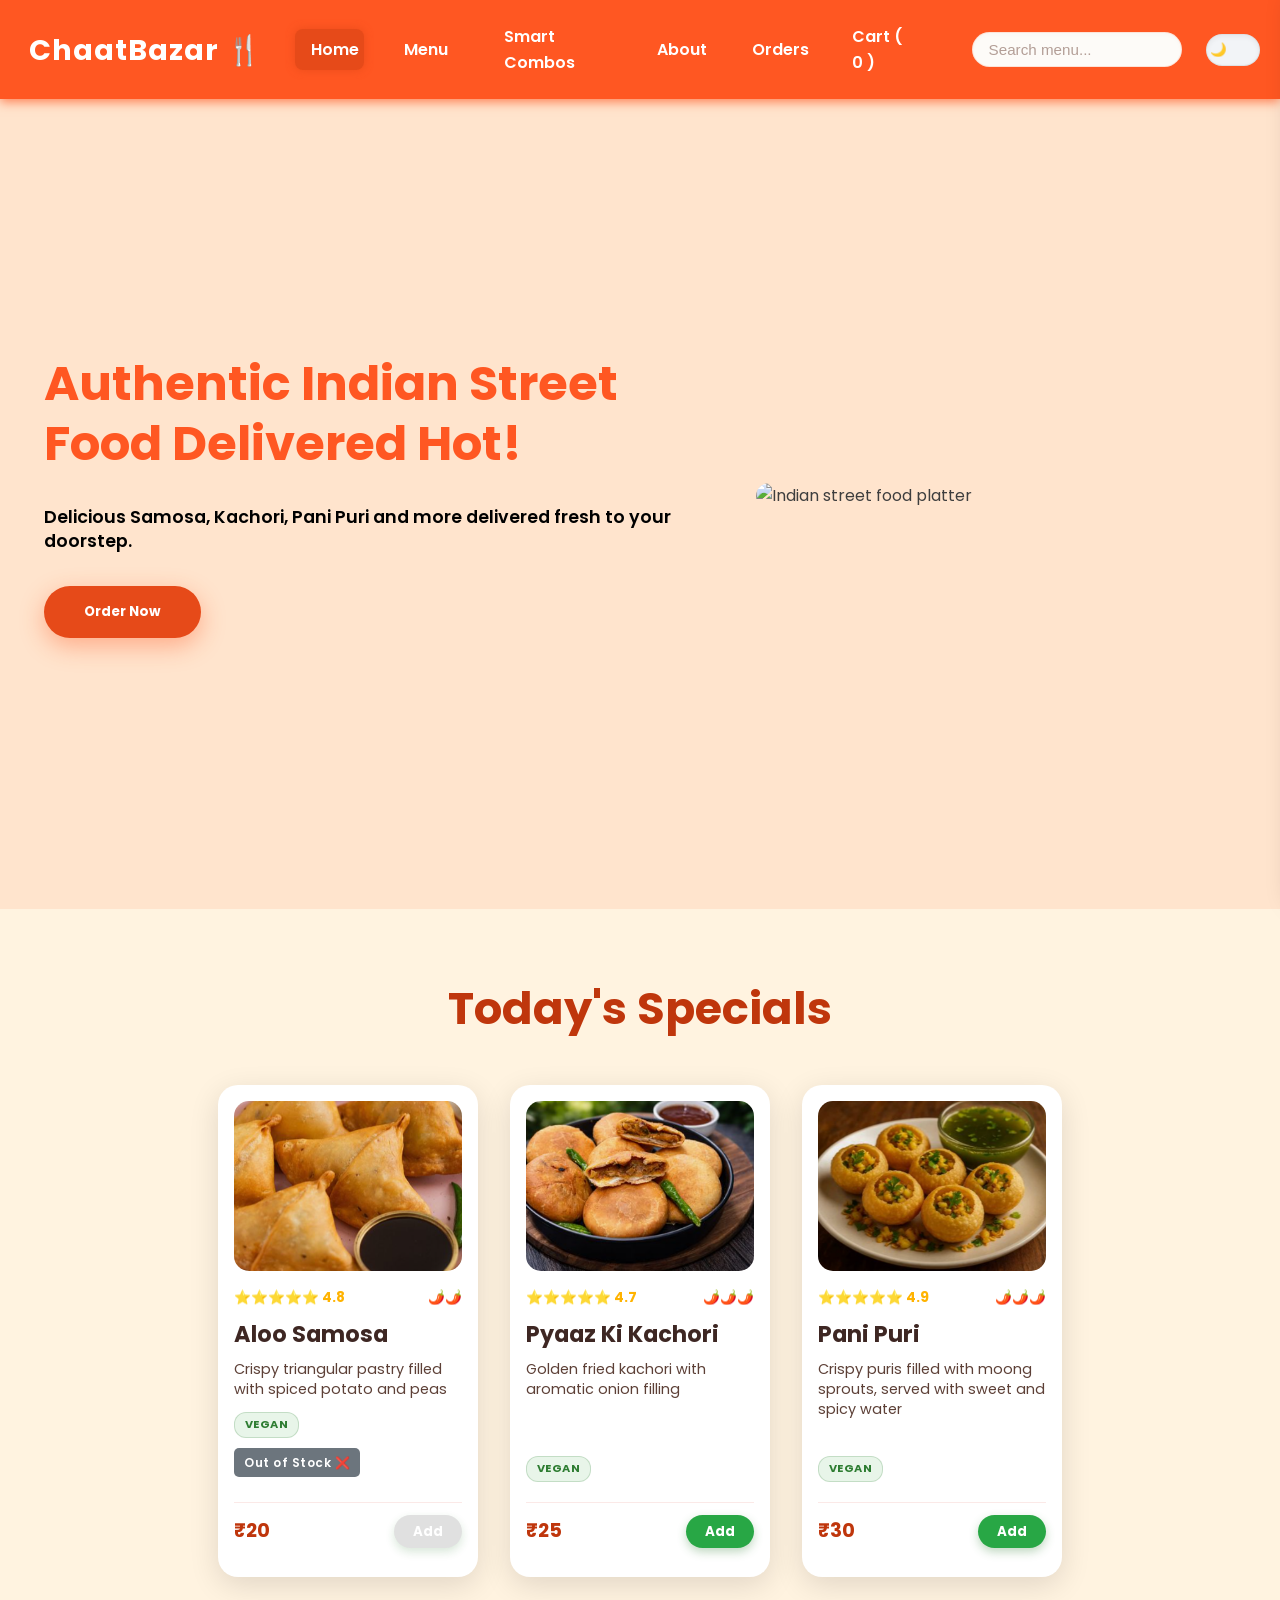
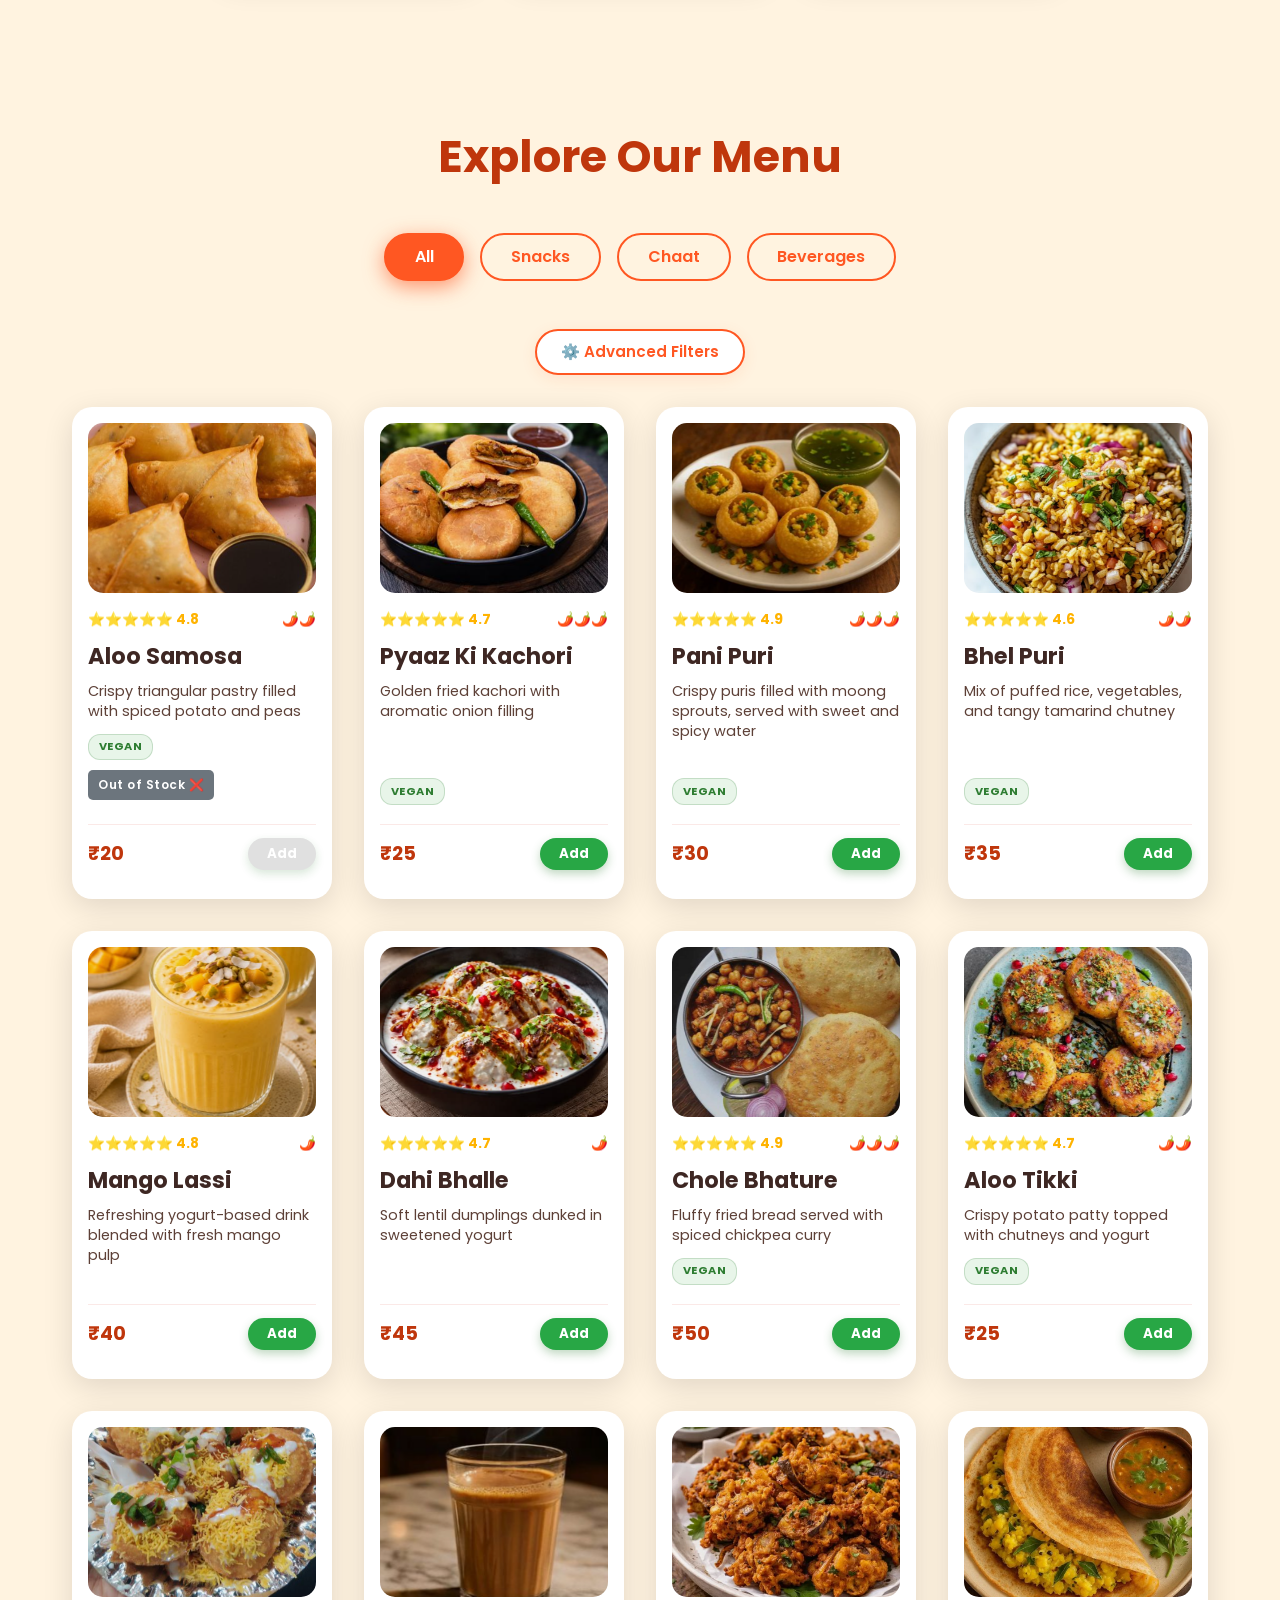
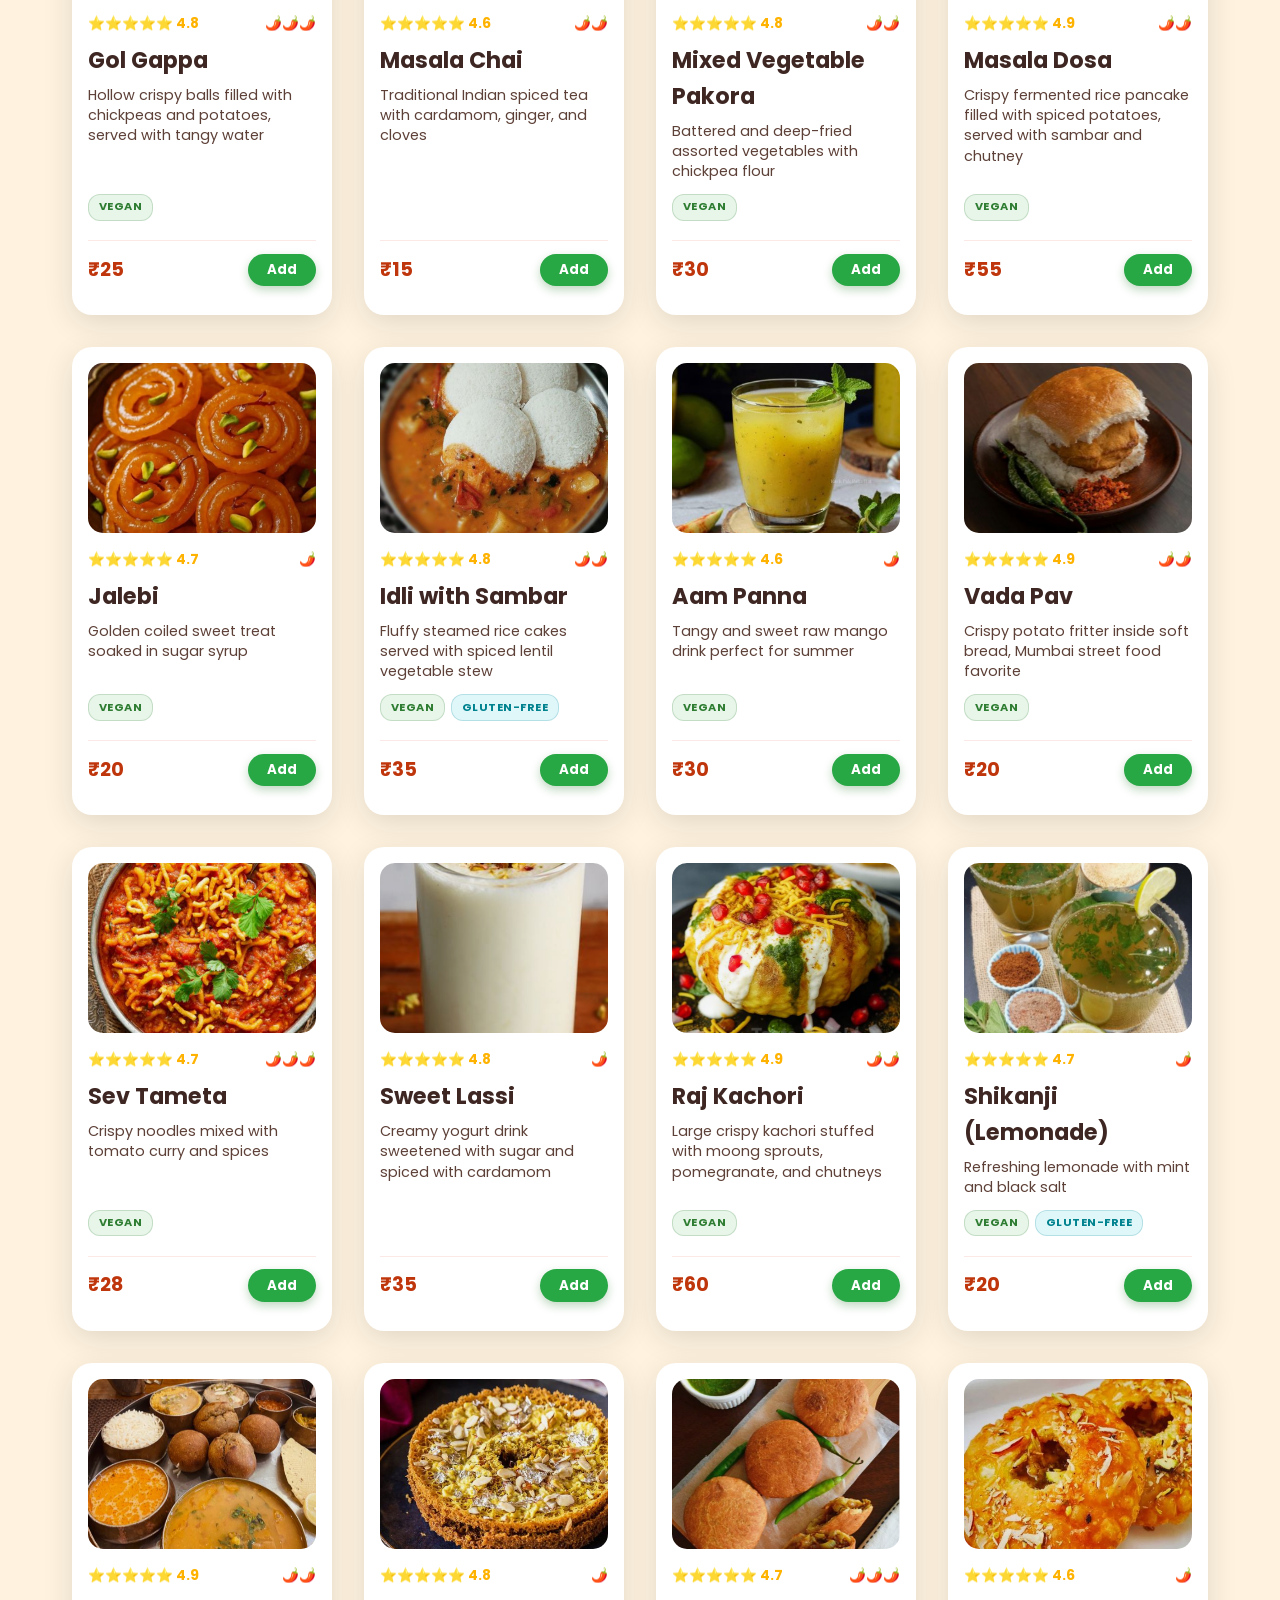
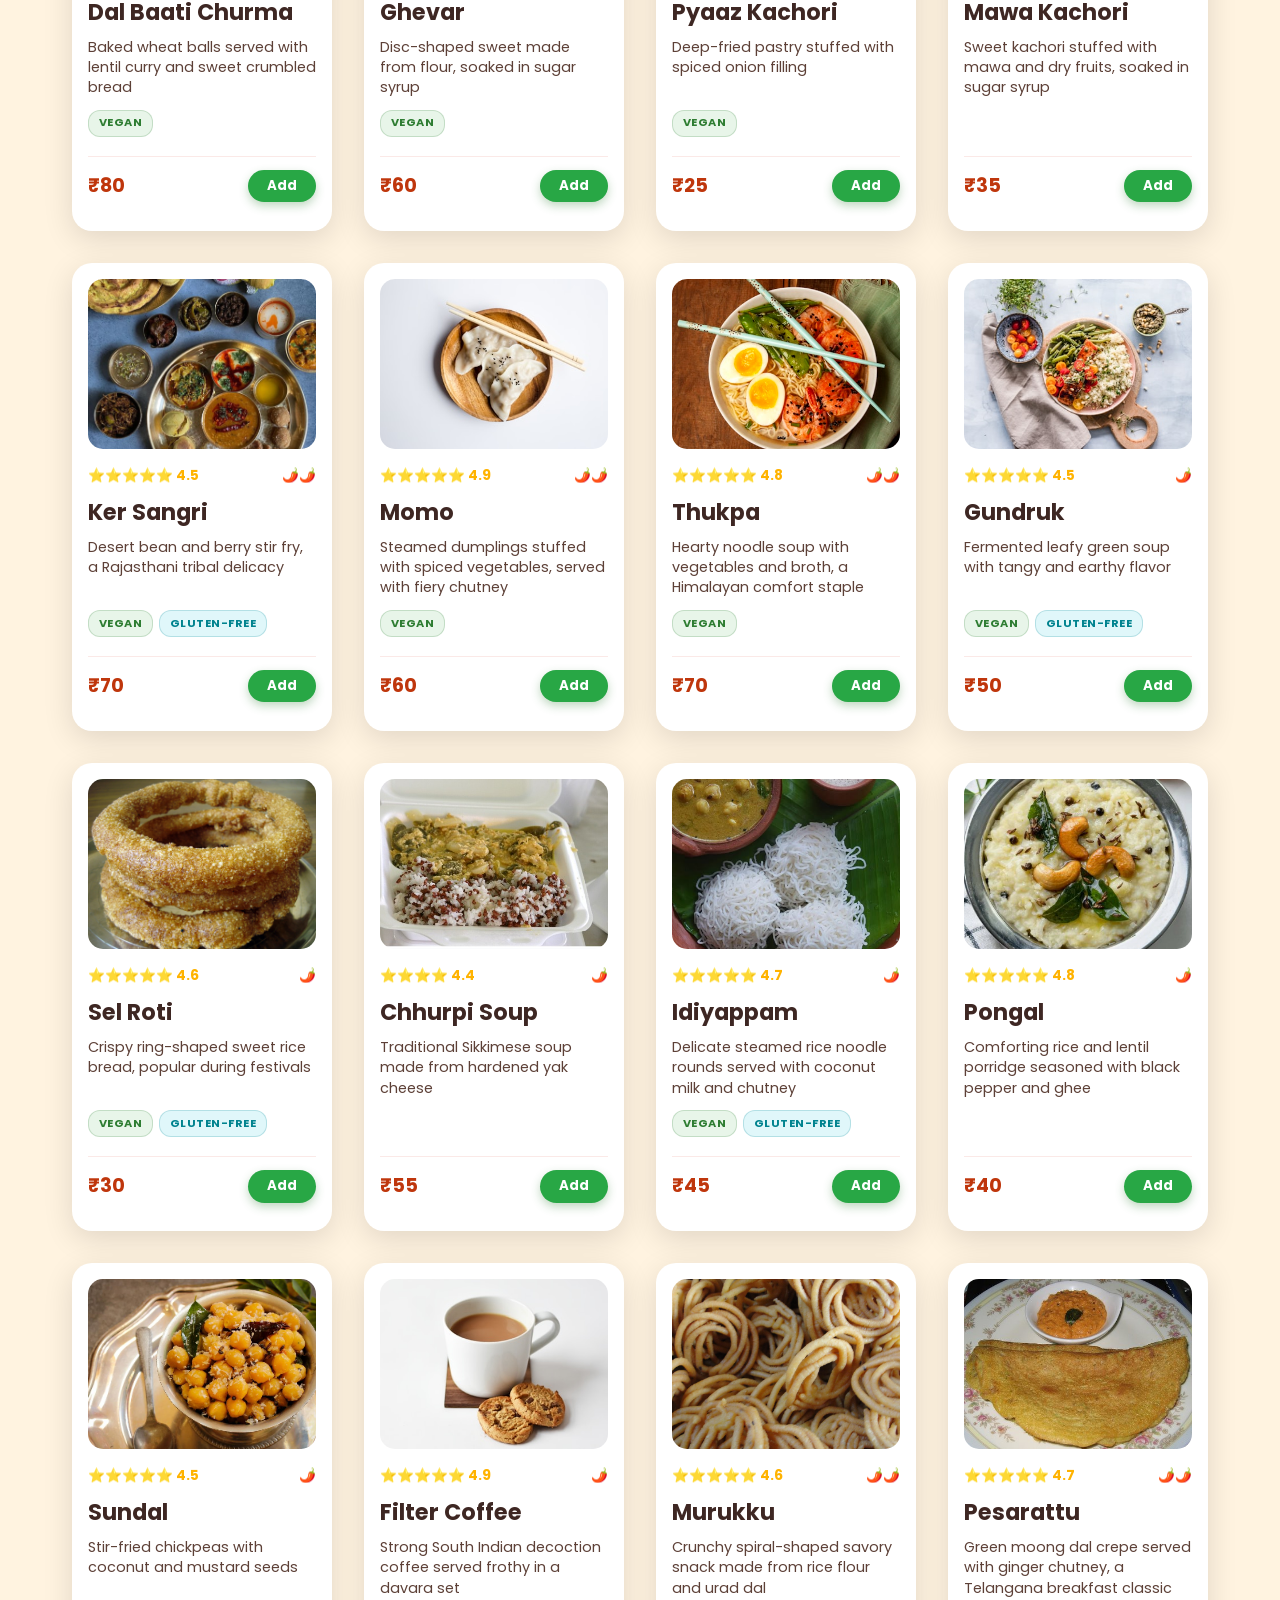
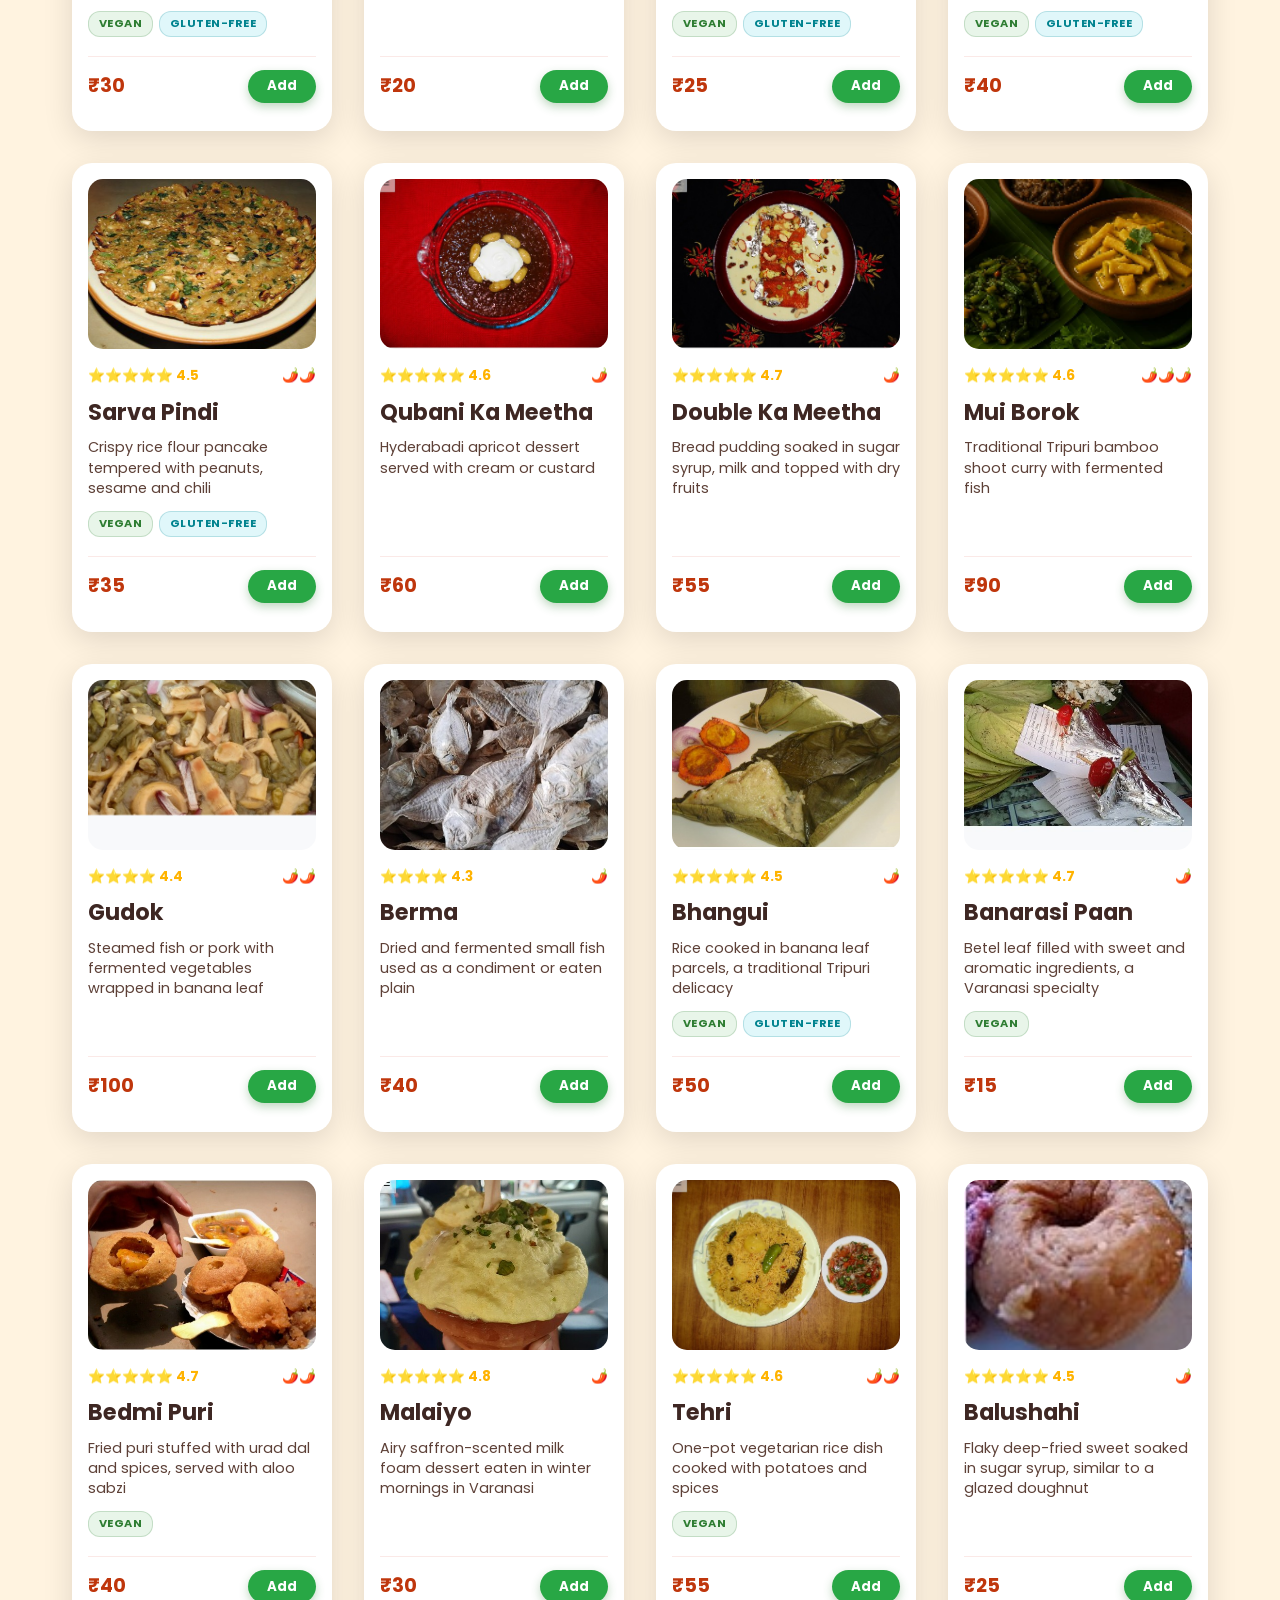
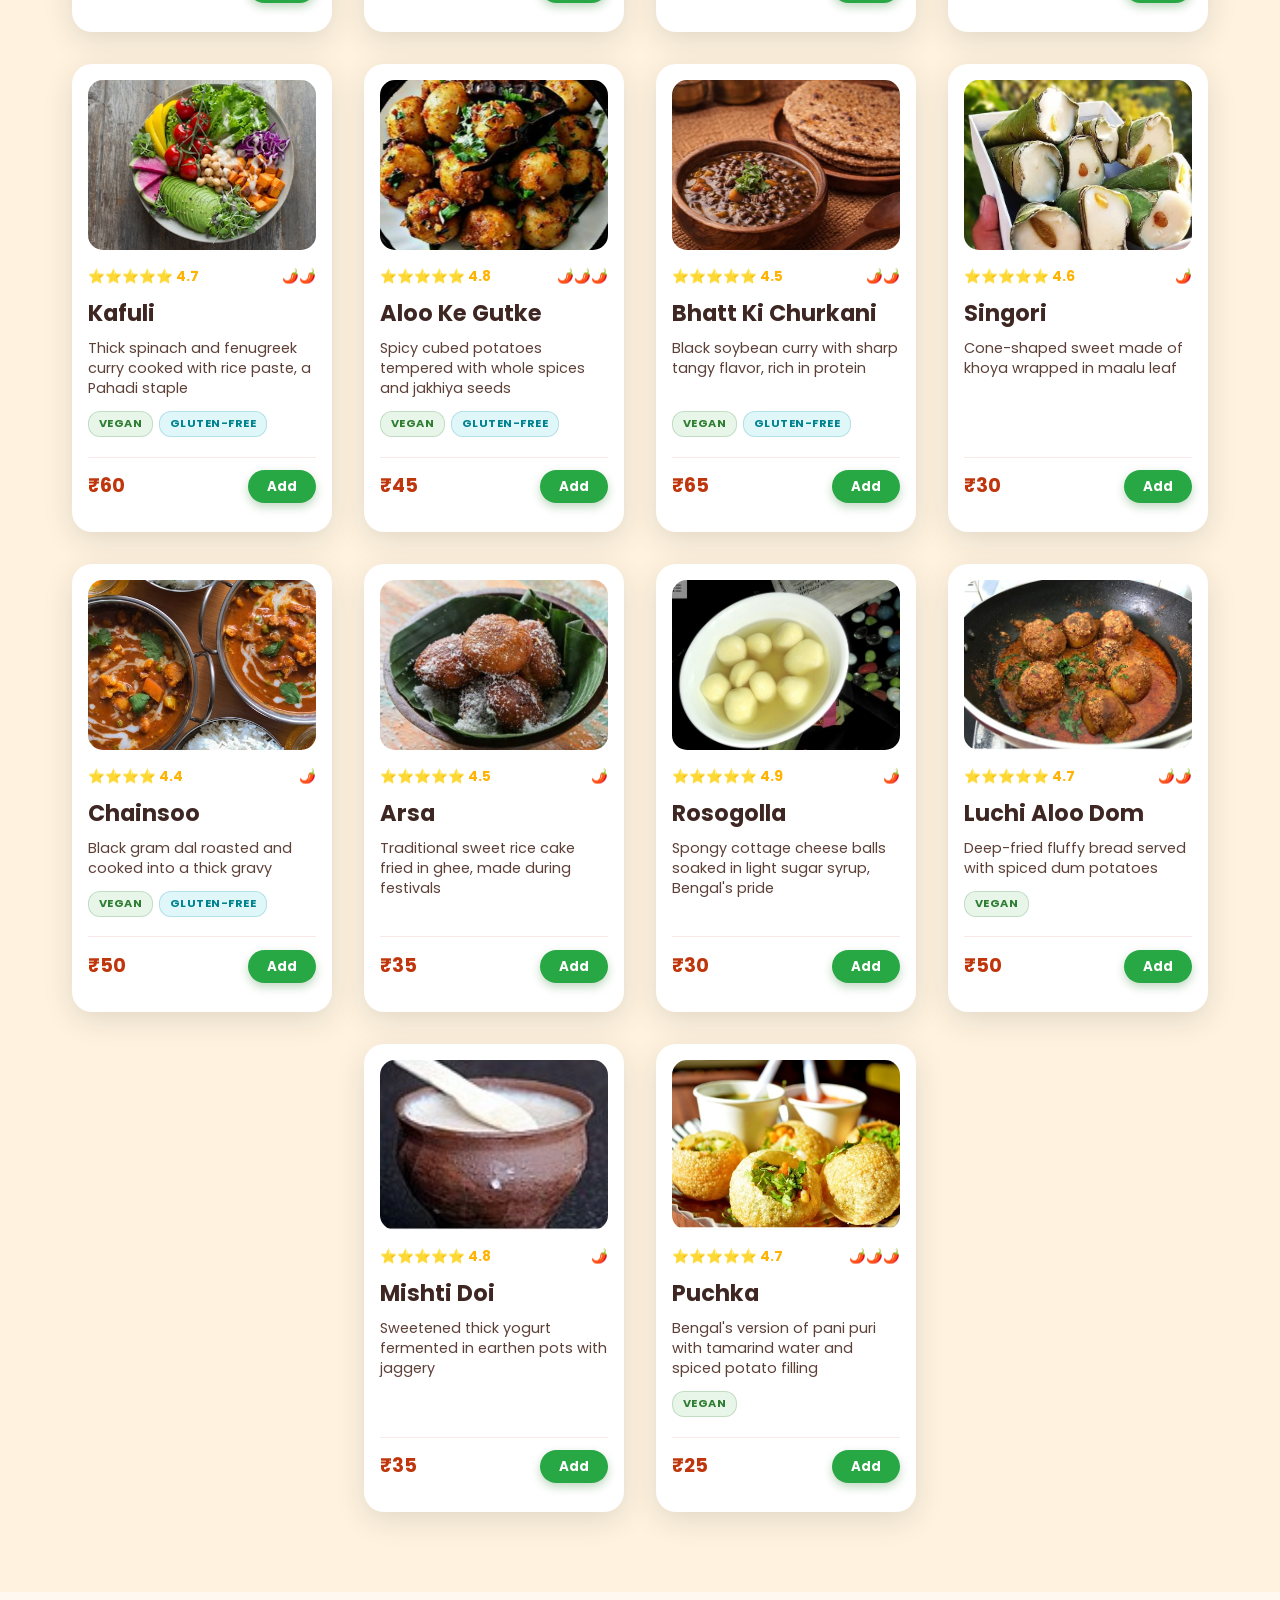
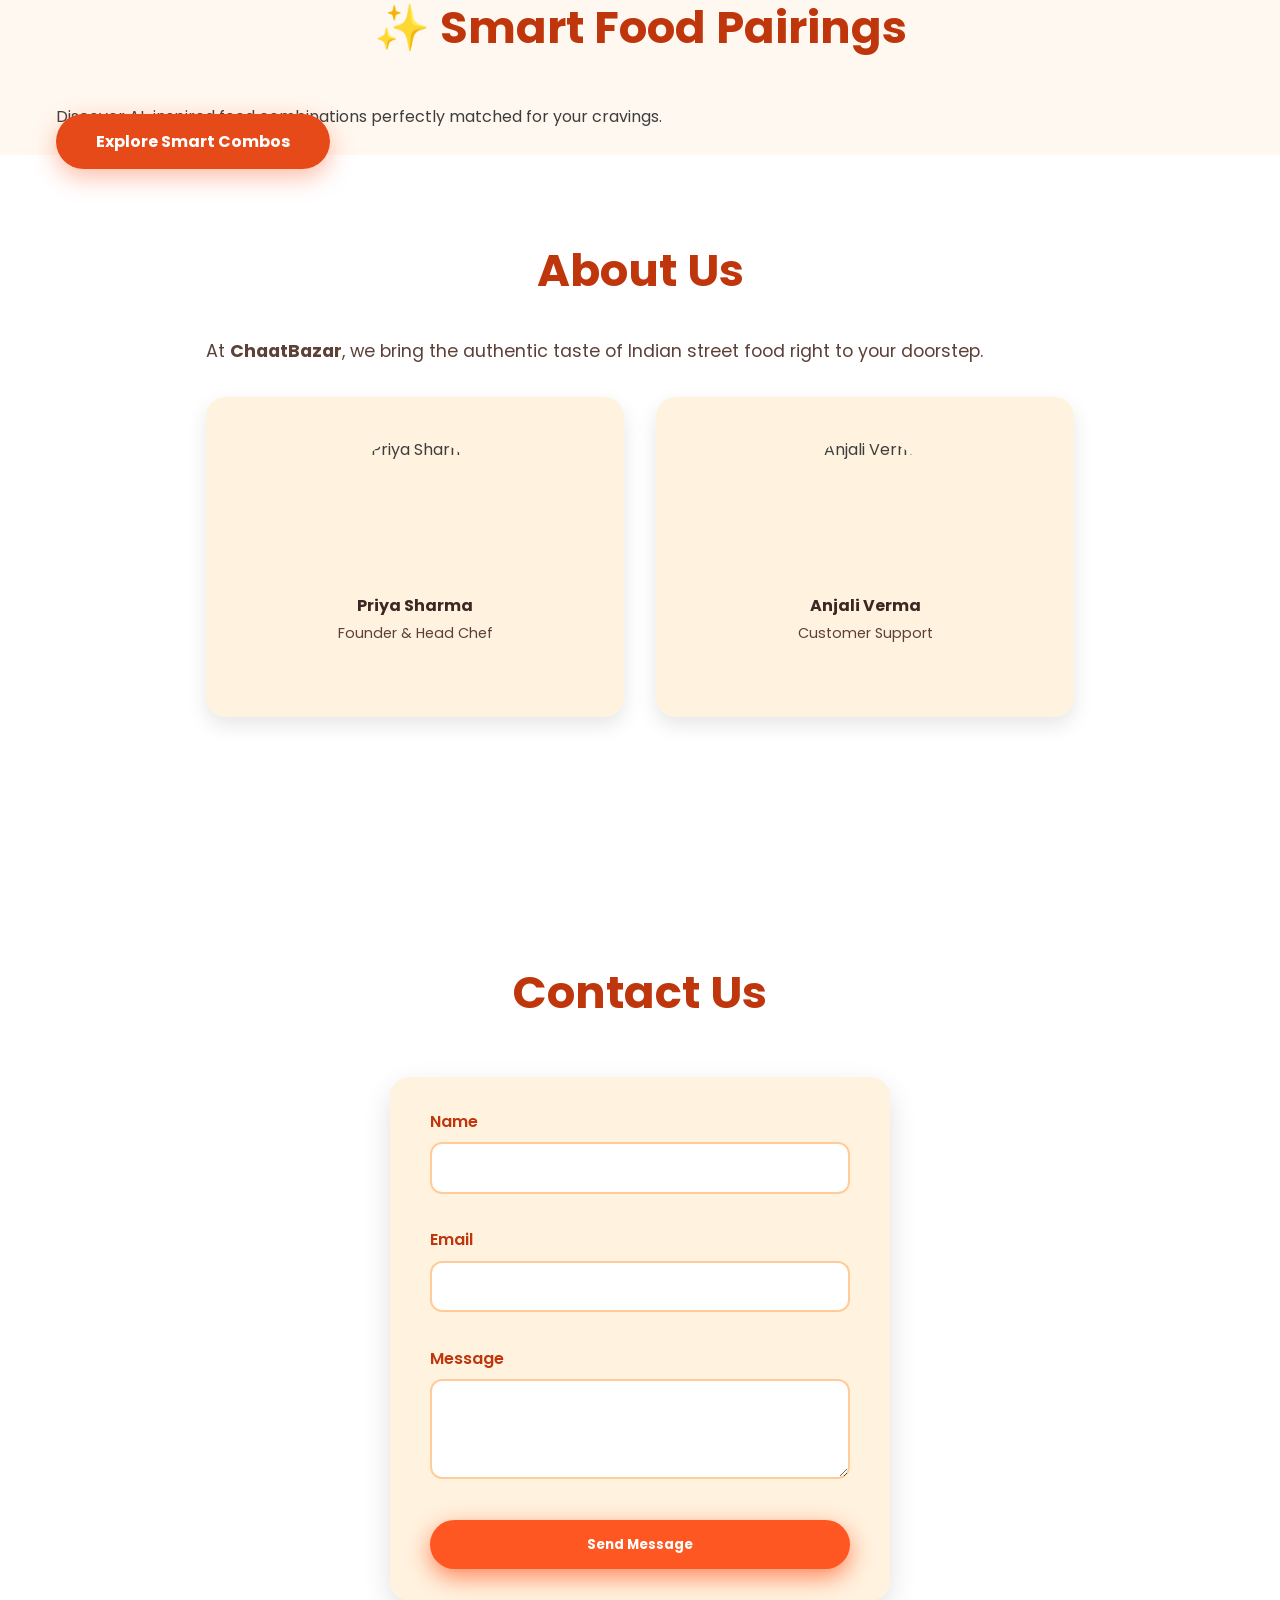
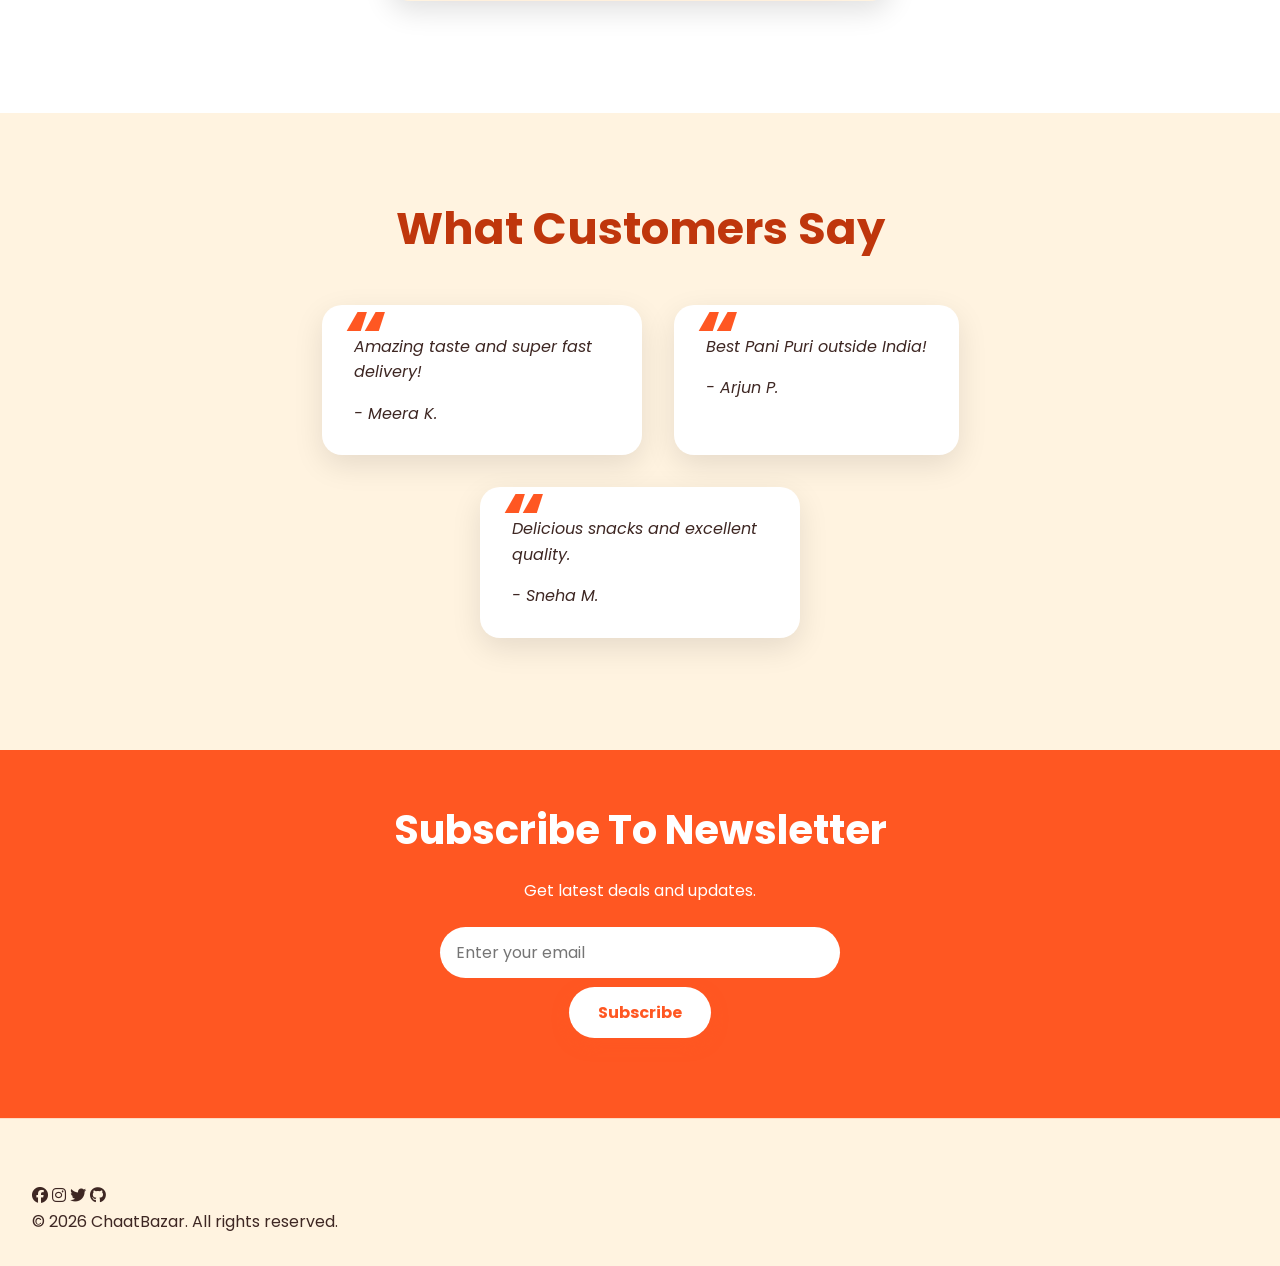
==== commit 14c6e5ba: "Merge branch 'main' into feat/order-history-lifecycle-enhancements" ====
--- a/index.html
+++ b/index.html
@@ -1,363 +1,962 @@
 <!DOCTYPE html>
 <html lang="en">
 <head>
+
   <meta charset="UTF-8" />
-  <meta name="viewport" content="width=device-width, initial-scale=1" />
-  <title>ChaatBazar 🍴 | Authentic Indian Street Food Delivered Hot</title>
-  <link rel="stylesheet" href="css/auth.css">
-  
-  <!-- Google Fonts -->
-  <link href="https://fonts.googleapis.com/css2?family=Poppins:wght@400;600;700&display=swap" rel="stylesheet" />
-  <link rel="stylesheet" href="https://cdnjs.cloudflare.com/ajax/libs/font-awesome/6.5.1/css/all.min.css" />
-  <link rel="stylesheet" href="css/style.css">
-  <link rel="icon" href="img/logo.png" type="image/png" />
+
+  <meta
+    name="viewport"
+    content="width=device-width, initial-scale=1"
+  />
+
+  <title>
+    ChaatBazar 🍴 | Authentic Indian Street Food Delivered Hot
+  </title>
+
+  <!-- GOOGLE FONTS -->
+  <link
+    href="https://fonts.googleapis.com/css2?family=Poppins:wght@400;500;600;700&display=swap"
+    rel="stylesheet"
+  />
+
+  <!-- FONT AWESOME -->
+  <link
+    rel="stylesheet"
+    href="https://cdnjs.cloudflare.com/ajax/libs/font-awesome/6.5.1/css/all.min.css"
+  />
+
+  <!-- MAIN CSS -->
+  <link rel="stylesheet" href="css/style.css" />
+
+  <link
+    rel="icon"
+    href="favicon.png"
+    type="image/png"
+  />
+
 </head>
+
 <body>
 
-
-<!-- Header & Navigation -->
+<!-- ================= HEADER ================= -->
+
 <header>
-  <div class="header-inner container" role="banner">
-    <a href="#" class="logo" aria-label="ChaatBazaar Home"><img src="img/logo.png" alt="ChaatBazaar Logo" class="navbar-logo-img" />ChaatBazaar</a>
-    <nav role="navigation" aria-label="Primary Navigation">
-      <a href="#hero" class="nav-link active" tabindex="0">Home</a>
-      <div class="dropdown" tabindex="0" aria-haspopup="true" aria-expanded="false">
-        <a href="menu.html" class="dropdown-toggle nav-link">Menu</a>
-        <div class="dropdown-menu" role="menu" aria-label="Menu Categories">
-          <a href="#specials" role="menuitem" tabindex="-1" class="menu-filter" data-filter="Specials">Specials</a>
-          <a href="#menu" role="menuitem" tabindex="-1" class="menu-filter" data-filter="Snacks">Snacks</a>
-          <a href="#menu" role="menuitem" tabindex="-1" class="menu-filter" data-filter="Chaat">Chaat</a>
-          <a href="#menu" role="menuitem" tabindex="-1" class="menu-filter" data-filter="Beverages">Beverages</a>
-          <a href="#menu" role="menuitem" tabindex="-1" class="menu-filter" data-filter="All">All</a>
+
+  <div
+    class="header-inner container"
+    role="banner"
+  >
+
+    <a
+      href="index.html"
+      class="logo"
+      aria-label="ChaatBazar Home"
+    >
+      ChaatBazar 🍴
+    </a>
+
+    <nav
+      role="navigation"
+      aria-label="Primary Navigation"
+    >
+
+      <a
+        href="#hero"
+        class="nav-link active"
+      >
+        Home
+      </a>
+
+      <!-- DROPDOWN -->
+
+      <div
+        class="dropdown"
+        tabindex="0"
+        aria-haspopup="true"
+        aria-expanded="false"
+      >
+
+        <a
+          href="menu.html"
+          class="dropdown-toggle nav-link"
+        >
+          Menu
+        </a>
+
+        <div
+          class="dropdown-menu"
+          role="menu"
+          aria-label="Menu Categories"
+        >
+
+          <a
+            href="menu.html"
+            role="menuitem"
+          >
+            All
+          </a>
+
+          <a
+            href="menu.html"
+            role="menuitem"
+          >
+            Snacks
+          </a>
+
+          <a
+            href="menu.html"
+            role="menuitem"
+          >
+            Chaat
+          </a>
+
+          <a
+            href="menu.html"
+            role="menuitem"
+          >
+            Beverages
+          </a>
+
         </div>
+
       </div>
-      <a href="about.html" class="nav-link">About</a>
-      <a href="orders.html" class="nav-link">Orders</a>
-      <div class="search-bar" role="search">
-        <input type="search" placeholder="Search menu..." aria-label="Search menu" id="search-input" autocomplete="off" />
-        <button aria-label="Search" id="search-btn">
-          <svg xmlns="http://www.w3.org/2000/svg" viewBox="0 0 24 24" fill="none" stroke="currentColor" stroke-width="2.5" stroke-linecap="round" stroke-linejoin="round" class="search-svg"><circle cx="11" cy="11" r="8"></circle><line x1="21" y1="21" x2="16.65" y2="16.65"></line></svg>
-        </button>
-        <div class="search-suggestions" id="search-suggestions" style="display: none;"></div>
+
+      <a
+        href="recommendations.html"
+        class="nav-link"
+      >
+        Smart Combos
+      </a>
+
+      <a
+        href="#about"
+        class="nav-link"
+      >
+        About
+      </a>
+
+      <a
+        href="orders.html"
+        class="nav-link"
+      >
+        Orders
+      </a>
+
+      <a
+        href="#cart-sidebar"
+        class="nav-link"
+        id="cart-open-btn"
+      >
+        Cart (
+        <span id="cart-count">0</span>
+        )
+      </a>
+
+      <!-- SEARCH -->
+
+      <div
+        class="search-bar"
+        role="search"
+      >
+
+        <input
+          type="search"
+          placeholder="Search menu..."
+          aria-label="Search menu"
+          id="search-input"
+          autocomplete="off"
+        />
+
+        <button
+          aria-label="Search"
+          id="search-btn"
+        ></button>
+
+        <div
+          class="search-suggestions"
+          id="search-suggestions"
+          style="display:none;"
+        ></div>
+
       </div>
-      <button id="theme-toggle" class="theme-toggle" aria-label="Toggle Theme">
-        <span class="theme-toggle-track">
-          <span class="theme-toggle-icon sun-icon">
-            <svg xmlns="http://www.w3.org/2000/svg" viewBox="0 0 24 24" fill="none" stroke="currentColor" stroke-linecap="round" stroke-linejoin="round"><circle cx="12" cy="12" r="5"></circle><line x1="12" y1="1" x2="12" y2="3"></line><line x1="12" y1="21" x2="12" y2="23"></line><line x1="4.22" y1="4.22" x2="5.64" y2="5.64"></line><line x1="18.36" y1="18.36" x2="19.78" y2="19.78"></line><line x1="1" y1="12" x2="3" y2="12"></line><line x1="21" y1="12" x2="23" y2="12"></line><line x1="4.22" y1="19.78" x2="5.64" y2="18.36"></line><line x1="18.36" y1="5.64" x2="19.78" y2="4.22"></line></svg>
+
+      <!-- THEME TOGGLE -->
+
+      <button
+        id="theme-toggle"
+        class="theme-toggle"
+      >
+        🌙
+      </button>
+
+    </nav>
+
+  </div>
+
+</header>
+
+<!-- ================= HERO SECTION ================= -->
+
+<section
+  id="hero"
+  class="hero"
+  role="region"
+  aria-label="Hero Section"
+>
+
+  <div class="hero-content">
+
+    <h1>
+      Authentic Indian Street Food Delivered Hot!
+    </h1>
+
+    <p>
+      Delicious Samosa, Kachori, Pani Puri
+      and more delivered fresh to your
+      doorstep.
+    </p>
+
+    <button
+      class="btn-primary"
+      id="order-now-btn"
+    >
+      Order Now
+    </button>
+
+  </div>
+
+  <div
+    class="hero-image"
+    aria-hidden="true"
+  >
+
+    <img
+      src="img/chaat.png"
+      alt="Indian street food platter"
+    />
+
+  </div>
+
+</section>
+
+<!-- ================= SPECIALS ================= -->
+
+<section
+  id="specials"
+  class="specials"
+  role="region"
+  aria-label="Today's Specials"
+>
+
+  <h2 class="section-title">
+    Today's Specials
+  </h2>
+
+  <div
+    class="cards"
+    id="specials-cards"
+  >
+
+    <!-- Injected via JS -->
+
+  </div>
+
+</section>
+
+<!-- ================= RECENTLY VIEWED ================= -->
+
+<section
+  id="recently-viewed"
+  class="recently-viewed"
+  role="region"
+  aria-label="Recently Viewed Items"
+  style="display:none;"
+>
+
+  <h2 class="section-title">
+    Recently Viewed
+  </h2>
+
+  <div
+    class="cards"
+    id="recently-viewed-cards"
+  >
+
+    <!-- Injected via JS -->
+
+  </div>
+
+</section>
+
+<!-- ================= MENU ================= -->
+
+<section
+  id="menu"
+  class="menu"
+  role="region"
+  aria-label="Full Menu"
+>
+
+  <h2 class="section-title">
+    Explore Our Menu
+  </h2>
+
+  <!-- FILTER BUTTONS -->
+
+  <div
+    class="filter-buttons"
+    role="toolbar"
+    aria-label="Filter menu categories"
+  >
+
+    <button
+      class="filter-btn active"
+      data-filter="All"
+    >
+      All
+    </button>
+
+    <button
+      class="filter-btn"
+      data-filter="Snacks"
+    >
+      Snacks
+    </button>
+
+    <button
+      class="filter-btn"
+      data-filter="Chaat"
+    >
+      Chaat
+    </button>
+
+    <button
+      class="filter-btn"
+      data-filter="Beverages"
+    >
+      Beverages
+    </button>
+
+  </div>
+
+  <!-- ADVANCED FILTER TOGGLE -->
+
+  <div class="filter-toggle-container">
+
+    <button
+      class="btn-filter-toggle"
+      id="filter-toggle-btn"
+      aria-expanded="false"
+      aria-controls="advanced-filters"
+    >
+
+      <span>
+        ⚙️ Advanced Filters
+      </span>
+
+    </button>
+
+  </div>
+
+  <!-- ADVANCED FILTERS -->
+
+  <div
+    class="advanced-filters"
+    id="advanced-filters"
+    style="display:none;"
+  >
+
+    <div class="filter-grid">
+
+      <!-- PRICE -->
+
+      <div class="filter-group">
+
+        <label for="price-range-slider">
+
+          Max Price:
+          <span id="price-slider-val">
+            ₹100
           </span>
-          <span class="theme-toggle-icon moon-icon">
-            <svg xmlns="http://www.w3.org/2000/svg" viewBox="0 0 24 24" fill="none" stroke="currentColor" stroke-linecap="round" stroke-linejoin="round"><path d="M21 12.79A9 9 0 1 1 11.21 3 7 7 0 0 0 21 12.79z"></path></svg>
-          </span>
-          <span class="theme-toggle-thumb"></span>
-        </span>
+
+        </label>
+
+        <input
+          type="range"
+          id="price-range-slider"
+          min="10"
+          max="100"
+          step="5"
+          value="100"
+        />
+
+      </div>
+
+      <!-- SPICE -->
+
+      <div class="filter-group">
+
+        <label for="spice-level-select">
+          Spice Level
+        </label>
+
+        <select id="spice-level-select">
+
+          <option value="All">
+            All Spice Levels
+          </option>
+
+          <option value="Low">
+            🌶️ Low
+          </option>
+
+          <option value="Medium">
+            🌶️🌶️ Medium
+          </option>
+
+          <option value="High">
+            🌶️🌶️🌶️ High
+          </option>
+
+        </select>
+
+      </div>
+
+      <!-- RATING -->
+
+      <div class="filter-group">
+
+        <label for="rating-select">
+          Minimum Rating
+        </label>
+
+        <select id="rating-select">
+
+          <option value="All">
+            All Ratings
+          </option>
+
+          <option value="4.6">
+            ⭐ 4.6+ Stars
+          </option>
+
+          <option value="4.8">
+            ⭐⭐ 4.8+ Stars
+          </option>
+
+          <option value="4.9">
+            ⭐⭐⭐ 4.9+ Stars
+          </option>
+
+        </select>
+
+      </div>
+
+      <!-- DIETARY -->
+
+      <div class="filter-group dietary-group">
+
+        <label>
+          Dietary Preferences
+        </label>
+
+        <div class="checkbox-container">
+
+          <label class="custom-checkbox">
+
+            <input
+              type="checkbox"
+              id="dietary-vegan"
+            />
+
+            <span class="checkbox-label">
+              🌱 Vegan
+            </span>
+
+          </label>
+
+          <label class="custom-checkbox">
+
+            <input
+              type="checkbox"
+              id="dietary-gf"
+            />
+
+            <span class="checkbox-label">
+              🌾 Gluten-Free
+            </span>
+
+          </label>
+
+        </div>
+
+      </div>
+
+    </div>
+
+    <!-- RESET -->
+
+    <div class="filter-actions">
+
+      <button
+        class="btn-reset-filters"
+        id="reset-filters-btn"
+      >
+        Reset All Filters
       </button>
 
-      <!-- Dynamic auth slot: replaced by js/auth.js based on session state -->
-      <div id="authNavItem" class="auth-nav-item">
-        <a href="login.html" class="login-btn-nav">Login</a>
-      </div>
-      
-      <a href="#cart-sidebar" class="nav-link cart-btn-modern" id="cart-open-btn" aria-label="Open Cart">
-        <span class="cart-icon-wrapper">
-          <svg xmlns="http://www.w3.org/2000/svg" viewBox="0 0 24 24" fill="none" stroke="currentColor" stroke-width="2.2" stroke-linecap="round" stroke-linejoin="round" class="cart-svg-icon"><circle cx="9" cy="21" r="1"></circle><circle cx="20" cy="21" r="1"></circle><path d="M1 1h4l2.68 13.39a2 2 0 0 0 2 1.61h9.72a2 2 0 0 0 2-1.61L23 6H6"></path></svg>
-          <span id="cart-count" class="cart-badge">0</span>
-        </span>
-        <span class="cart-text">Cart</span>
-      </a>
-    </nav>
-  </div>
-</header>
-
-<!-- Hero Section -->
-<section id="hero" class="hero" role="region" aria-label="Hero Section">
-  <div class="hero-content">
-    <h1>Satisfy Your Cravings with Tasty Indian Delights</h1>
-    <p>From crunchy bites to tangy flavors, experience India’s most loved street food anytime, anywhere.</p>
-    <button class="btn-primary" id="order-now-btn" aria-haspopup="true" aria-controls="menu">Order Now</button>
-  </div>
-  <div class="hero-image" aria-hidden="true">
-    <img src="img/hero_img.png" alt="Colorful Indian street food platter" />
-  </div>
+    </div>
+
+  </div>
+
+  <!-- MENU CARDS -->
+
+  <div
+    class="cards"
+    id="menu-cards"
+    aria-live="polite"
+    aria-relevant="additions removals"
+  >
+
+    <!-- Injected by JS -->
+
+  </div>
+
 </section>
 
-<!-- Specials Section -->
-<section id="specials" class="specials" role="region" aria-label="Today's Specials">
-  <h2 class="section-title">Today's Specials</h2>
-  <div class="cards" id="specials-cards">
-    <!-- Special cards will be injected here -->
-  </div>
+<!-- ================= SMART COMBO PREVIEW ================= -->
+
+<section class="combo-preview">
+
+  <div class="container">
+
+    <h2 class="section-title">
+      ✨ Smart Food Pairings
+    </h2>
+
+    <p class="combo-preview-text">
+
+      Discover AI-inspired food combinations
+      perfectly matched for your cravings.
+
+    </p>
+
+    <a
+      href="recommendations.html"
+      class="btn-primary combo-btn"
+    >
+      Explore Smart Combos
+    </a>
+
+  </div>
+
 </section>
 
-<!-- Recently Viewed Section -->
-<section id="recently-viewed" class="recently-viewed" role="region" aria-label="Recently Viewed Items" style="display: none;">
-  <h2 class="section-title">Recently Viewed</h2>
-  <div class="cards" id="recently-viewed-cards">
-    <!-- Recently viewed cards will be injected here -->
-  </div>
+<!-- ================= ABOUT ================= -->
+
+<section
+  id="about"
+  class="about"
+  role="region"
+  aria-label="About ChaatBazar"
+>
+
+  <div class="container">
+
+    <h2>
+      About Us
+    </h2>
+
+    <p>
+
+      At <strong>ChaatBazar</strong>,
+      we bring the authentic taste of
+      Indian street food right to your
+      doorstep.
+
+    </p>
+
+    <!-- TEAM -->
+
+    <div class="team">
+
+      <!-- MEMBER -->
+
+      <article
+        class="team-member"
+        tabindex="0"
+      >
+
+        <div class="team-member-inner">
+
+          <div class="team-member-front">
+
+            <img
+              src="https://randomuser.me/api/portraits/women/68.jpg"
+              alt="Priya Sharma"
+            />
+
+            <h4>
+              Priya Sharma
+            </h4>
+
+            <p>
+              Founder & Head Chef
+            </p>
+
+          </div>
+
+          <div class="team-member-back">
+
+            <h4>
+              About Priya
+            </h4>
+
+            <p>
+              10+ years of expertise
+              in authentic Indian
+              street food.
+            </p>
+
+          </div>
+
+        </div>
+
+      </article>
+
+      <!-- MEMBER -->
+
+      <article
+        class="team-member"
+        tabindex="0"
+      >
+
+        <div class="team-member-inner">
+
+          <div class="team-member-front">
+
+            <img
+              src="https://randomuser.me/api/portraits/women/45.jpg"
+              alt="Anjali Verma"
+            />
+
+            <h4>
+              Anjali Verma
+            </h4>
+
+            <p>
+              Customer Support
+            </p>
+
+          </div>
+
+          <div class="team-member-back">
+
+            <h4>
+              About Anjali
+            </h4>
+
+            <p>
+              Ensures smooth
+              customer experience
+              and fast support.
+            </p>
+
+          </div>
+
+        </div>
+
+      </article>
+
+    </div>
+
+  </div>
+
 </section>
 
-<!-- Menu Section -->
-<section id="menu" class="menu" role="region" aria-label="Full Menu">
-  <h2 class="section-title">Explore Our Menu</h2>
-  <div class="filter-buttons" role="toolbar" aria-label="Filter menu categories">
-    <button class="filter-btn active" data-filter="All" aria-pressed="true">All</button>
-    <button class="filter-btn" data-filter="Snacks" aria-pressed="false">Snacks</button>
-    <button class="filter-btn" data-filter="Chaat" aria-pressed="false">Chaat</button>
-    <button class="filter-btn" data-filter="Beverages" aria-pressed="false">Beverages</button>
-  </div>
-
-  <div class="filter-toggle-container">
-    <button class="btn-filter-toggle" id="filter-toggle-btn" aria-expanded="false" aria-controls="advanced-filters">
-      <span>⚙️ Advanced Filters</span>
+<!-- ================= CONTACT ================= -->
+
+<section
+  class="contact"
+  role="region"
+  aria-label="Contact Us"
+>
+
+  <div class="container">
+
+    <h2>
+      Contact Us
+    </h2>
+
+    <form
+      class="contact-form"
+      id="contact-form"
+      novalidate
+    >
+
+      <label for="name">
+        Name
+      </label>
+
+      <input
+        type="text"
+        id="name"
+        required
+      />
+
+      <div
+        class="error-msg"
+        id="error-name"
+      ></div>
+
+      <label for="email">
+        Email
+      </label>
+
+      <input
+        type="email"
+        id="email"
+        required
+      />
+
+      <div
+        class="error-msg"
+        id="error-email"
+      ></div>
+
+      <label for="message">
+        Message
+      </label>
+
+      <textarea
+        id="message"
+        required
+      ></textarea>
+
+      <div
+        class="error-msg"
+        id="error-message"
+      ></div>
+
+      <button
+        type="submit"
+        class="btn-submit"
+      >
+        Send Message
+      </button>
+
+    </form>
+
+  </div>
+
+</section>
+
+<!-- ================= TESTIMONIALS ================= -->
+
+<section
+  class="testimonials"
+  role="region"
+  aria-label="Testimonials"
+>
+
+  <h2 class="section-title">
+    What Customers Say
+  </h2>
+
+  <div class="testimonial-cards">
+
+    <blockquote
+      class="testimonial"
+      tabindex="0"
+    >
+
+      <p>
+        Amazing taste and super fast delivery!
+      </p>
+
+      <cite>
+        - Meera K.
+      </cite>
+
+    </blockquote>
+
+    <blockquote
+      class="testimonial"
+      tabindex="0"
+    >
+
+      <p>
+        Best Pani Puri outside India!
+      </p>
+
+      <cite>
+        - Arjun P.
+      </cite>
+
+    </blockquote>
+
+    <blockquote
+      class="testimonial"
+      tabindex="0"
+    >
+
+      <p>
+        Delicious snacks and excellent quality.
+      </p>
+
+      <cite>
+        - Sneha M.
+      </cite>
+
+    </blockquote>
+
+  </div>
+
+</section>
+
+<!-- ================= NEWSLETTER ================= -->
+
+<section
+  class="newsletter"
+  role="region"
+  aria-label="Newsletter"
+>
+
+  <h2>
+    Subscribe To Newsletter
+  </h2>
+
+  <p>
+    Get latest deals and updates.
+  </p>
+
+  <form
+    class="newsletter-form"
+    id="newsletter-form"
+  >
+
+    <input
+      type="email"
+      placeholder="Enter your email"
+      required
+    />
+
+    <button type="submit">
+      Subscribe
     </button>
-  </div>
-
-  <div class="advanced-filters" id="advanced-filters" style="display: none;">
-    <div class="filter-grid">
-      <!-- Price Range Slider -->
-      <div class="filter-group">
-        <label for="price-range-slider">Max Price: <span id="price-slider-val">₹100</span></label>
-        <input type="range" id="price-range-slider" min="10" max="100" step="5" value="100" aria-valuemin="10" aria-valuemax="100" aria-valuenow="100" />
-      </div>
-
-      <!-- Spice Level Selector -->
-      <div class="filter-group">
-        <label for="spice-level-select">Spice Level</label>
-        <select id="spice-level-select">
-          <option value="All">All Spice Levels</option>
-          <option value="Low">🌶️ Low</option>
-          <option value="Medium">🌶️🌶️ Medium</option>
-          <option value="High">🌶️🌶️🌶️ High</option>
-        </select>
-      </div>
-
-      <!-- Rating Selector -->
-      <div class="filter-group">
-        <label for="rating-select">Minimum Rating</label>
-        <select id="rating-select">
-          <option value="All">All Ratings</option>
-          <option value="4.6">⭐ 4.6+ Stars</option>
-          <option value="4.8">⭐⭐ 4.8+ Stars</option>
-          <option value="4.9">⭐⭐⭐ 4.9+ Stars</option>
-        </select>
-      </div>
-
-      <!-- Dietary Preferences -->
-      <div class="filter-group dietary-group">
-        <label>Dietary Preferences</label>
-        <div class="checkbox-container">
-          <label class="custom-checkbox">
-            <input type="checkbox" id="dietary-vegan" />
-            <span class="checkbox-label">🌱 Vegan</span>
-          </label>
-          <label class="custom-checkbox">
-            <input type="checkbox" id="dietary-gf" />
-            <span class="checkbox-label">🌾 Gluten-Free</span>
-          </label>
-        </div>
-      </div>
-    </div>
-    
-    <!-- Reset Filters Button -->
-    <div class="filter-actions">
-      <button class="btn-reset-filters" id="reset-filters-btn">Reset All Filters</button>
-    </div>
-  </div>
-  <div class="cards" id="menu-cards" aria-live="polite" aria-relevant="additions removals">
-    <!-- Menu cards injected here -->
-  </div>
+
+  </form>
+
 </section>
 
-<!-- About Section -->
-<!-- About Section -->
-<section id="about" class="about" role="region" aria-label="About ChaatBazar">
-  <div class="container">
-    <h2>About Us</h2>
-    <p>At <strong>ChaatBazar</strong>, we bring you the authentic flavors of India's vibrant street food culture, freshly prepared and delivered hot right to your door. Our passion is to share the love of chaat, snacks, and beverages made from time-tested recipes.</p>
-
-    <div class="team" aria-label="Meet our team">
-
-      <article class="team-member" tabindex="0">
-        <div class="team-member-inner">
-
-          <div class="team-member-front">
-            <img src="https://randomuser.me/api/portraits/women/68.jpg" alt="Priya Sharma - Founder & Head Chef" />
-            <h4>Priya Sharma</h4>
-            <p>Founder & Head Chef - Crafting every dish with love and authenticity.</p>
-          </div>
-
-          <div class="team-member-back">
-            <h4>About Priya</h4>
-            <p>10+ years of culinary expertise specializing in authentic Indian street food and handcrafted signature recipes.</p>
-          </div>
-
-        </div>
-      </article>
-
-      <article class="team-member" tabindex="0">
-        <div class="team-member-inner">
-
-          <div class="team-member-front">
-            <img src="https://randomuser.me/api/portraits/women/45.jpg" alt="Anjali Verma - Customer Support" />
-            <h4>Anjali Verma</h4>
-            <p>Customer Support - Always here to assist you with your orders.</p>
-          </div>
-
-          <div class="team-member-back">
-            <h4>About Anjali</h4>
-            <p>Ensures smooth customer experience, quick assistance, and seamless order support from start to finish.</p>
-          </div>
-
-        </div>
-      </article>
-
-    </div>
-  </div>
-</section>
-
-<!-- Contact Section -->
-<section class="contact" role="region" aria-label="Contact Us">
-  <div class="container">
-    <h2>Contact Us</h2>
-    <form class="contact-form" id="contact-form" novalidate aria-label="Contact Form">
-      <label for="name">Name <span class="required">*</span></label>
-      <input type="text" id="name" name="name" required aria-required="true" minlength="2" />
-      <div class="error-msg" id="error-name" aria-live="assertive"></div>
-
-      <label for="email">Email <span class="required">*</span></label>
-      <input type="email" id="email" name="email" required aria-required="true" />
-      <div class="error-msg" id="error-email" aria-live="assertive"></div>
-
-      <label for="message">Message <span class="required">*</span></label>
-      <textarea id="message" name="message" required aria-required="true" minlength="10"></textarea>
-      <div class="error-msg" id="error-message" aria-live="assertive"></div>
-
-      <div class="form-success-msg" id="form-success" role="alert" aria-live="polite" style="display:none;">
-        Your message has been sent. We'll get back to you soon.
-      </div>
-      <button type="submit" class="btn-submit">Send Message</button>
-    </form>
-  </div>
-</section>
-
-<!-- Testimonials -->
-<section class="testimonials" role="region" aria-label="Customer Testimonials">
-  <h2 class="section-title">What Our Customers Say</h2>
-  <div class="testimonial-cards">
-    <blockquote class="testimonial" tabindex="0">
-      <p>The Samosas were crispy and flavorful, delivered piping hot! Amazing service and quality.</p>
-      <cite class="author">- Meera K.</cite>
-    </blockquote>
-    <blockquote class="testimonial" tabindex="0">
-      <p>Love the variety and authentic taste. The Pani Puri is the best I've had outside India!</p>
-      <cite class="author">- Arjun P.</cite>
-    </blockquote>
-    <blockquote class="testimonial" tabindex="0">
-      <p>Quick delivery and very friendly staff. The Kachoris are my go-to snack now. Highly recommended!</p>
-      <cite class="author">- Sneha M.</cite>
-    </blockquote>
-  </div>
-</section>
-
-<!-- Newsletter Signup -->
-<section class="newsletter" role="region" aria-label="Newsletter Signup">
-  <h2>Subscribe to Our Newsletter</h2>
-  <p>Get the latest deals, menu updates, and exclusive offers delivered to your inbox.</p>
-  <form class="newsletter-form" id="newsletter-form" aria-label="Newsletter subscription form">
-    <input type="email" id="newsletter-email" name="newsletter-email" placeholder="Enter your email" required aria-required="true" />
-    <button type="submit" aria-label="Subscribe to newsletter">Subscribe</button>
-  </form>
-</section>
-
-<!-- Cart Sidebar -->
-<aside id="cart-sidebar" role="region" aria-label="Shopping Cart" aria-hidden="true">
+<!-- ================= CART SIDEBAR ================= -->
+
+<aside
+  id="cart-sidebar"
+  role="region"
+  aria-label="Shopping Cart"
+  aria-hidden="true"
+>
+
   <div id="cart-header">
+
     Your Cart
-    <button id="cart-close" aria-label="Close Cart">&times;</button>
-  </div>
-  <div id="cart-items" tabindex="0" aria-live="polite" aria-relevant="additions removals">
-    <!-- Cart items injected here -->
-  </div>
+
+    <button id="cart-close">
+      &times;
+    </button>
+
+  </div>
+
+  <div
+    id="cart-items"
+    tabindex="0"
+  >
+
+    <!-- Cart items -->
+
+  </div>
+
   <div id="cart-footer">
-    <span id="cart-total">Total: ₹0</span>
-    <button id="checkout-btn" disabled>Checkout</button>
-  </div>
+
+    <span id="cart-total">
+      Total: ₹0
+    </span>
+
+    <button
+      id="checkout-btn"
+      disabled
+    >
+      Checkout
+    </button>
+
+  </div>
+
 </aside>
 
-<!-- Footer -->
+<!-- ================= FOOTER ================= -->
+
 <footer>
-  <div class="footer-container">
-    <div class="footer-column brand-col">
-      <div class="footer-brand"><img src="img/logo.png" alt="ChaatBazaar Logo" class="footer-logo-img" />ChaatBazaar</div>
-      <p class="footer-desc">Your ultimate destination for authentic and mouth-watering Indian street food - from crispy golgappas to hot samosas. Hassle-free delivery right to your doorstep.</p>
-    </div>
-    
-    <div class="footer-column">
-      <h3>ChaatBazar</h3>
-      <ul class="footer-links">
-        <li><a href="index.html">Home</a></li>
-        <li><a href="menu.html">Menu</a></li>
-        <li><a href="about.html">About Us</a></li>
-        <li><a href="orders.html">Orders</a></li>
-        <li><a href="favorites.html">Favorites</a></li>
-        <li><a href="faq.html">FAQ</a></li>
-      </ul>
-    </div>
-    
-    <div class="footer-column">
-      <h3>For Partners</h3>
-      <ul class="footer-links">
-        <li><a href="#">Partners With Us</a></li>
-        <li><a href="#">Apps For You</a></li>
-        <li><a href="#">Franchise Consulting</a></li>
-        <li><a href="#">Advertise With Us</a></li>
-        <li><a href="#">Sell On ChaatBazar</a></li>
-      </ul>
-    </div>
-    
-    <div class="footer-column">
-      <h3>Learn More</h3>
-      <ul class="footer-links">
-        <li><a href="#">Privacy & Security</a></li>
-        <li><a href="#">Terms & Conditions</a></li>
-        <li><a href="#">Help & Support</a></li>
-        <li><a href="#">Report a Fraud</a></li>
-      </ul>
-    </div>
-    
-    <div class="footer-column">
-      <div class="footer-social-wrapper">
-        <h3>Connect Us</h3>
-        <div class="footer-social-icons">
-          <a href="https://instagram.com" target="_blank" rel="noopener noreferrer" aria-label="Instagram"><i class="fa-brands fa-instagram"></i></a>
-          <a href="https://youtube.com" target="_blank" rel="noopener noreferrer" aria-label="YouTube"><i class="fa-brands fa-youtube"></i></a>
-          <a href="https://whatsapp.com" target="_blank" rel="noopener noreferrer" aria-label="WhatsApp"><i class="fa-brands fa-whatsapp"></i></a>
-          <a href="https://twitter.com" target="_blank" rel="noopener noreferrer" aria-label="Twitter"><i class="fa-brands fa-twitter"></i></a>
-        </div>
-      </div>
-      <h3>Contact Us</h3>
-      <ul class="footer-contact-info">
-        <li><strong>Email:</strong> support@chaatbazar.com</li>
-        <li><strong>Phone:</strong> +91 98765 43210</li>
-        <li><strong>Headquarter:</strong> Bhavnagar, Gujarat, 364001</li>
-      </ul>
-    </div>
-  </div>
-  <div class="footer-bottom">
-    <p>&copy; 2026 ChaatBazar. All rights reserved.</p>
-  </div>
+
+  <div class="social-icons">
+
+    <a
+      href="https://facebook.com"
+      target="_blank"
+    >
+      <i class="fa-brands fa-facebook"></i>
+    </a>
+
+    <a
+      href="https://instagram.com"
+      target="_blank"
+    >
+      <i class="fa-brands fa-instagram"></i>
+    </a>
+
+    <a
+      href="https://twitter.com"
+      target="_blank"
+    >
+      <i class="fa-brands fa-twitter"></i>
+    </a>
+
+    <a
+      href="https://github.com"
+      target="_blank"
+    >
+      <i class="fa-brands fa-github"></i>
+    </a>
+
+  </div>
+
+  <p>
+    © 2026 ChaatBazar.
+    All rights reserved.
+  </p>
+
 </footer>
 
-<div id="toast-notification" class="toast-notification"></div>
+<!-- TOAST -->
+
+<div
+  id="toast-notification"
+  class="toast-notification"
+></div>
+
+<!-- ================= SCRIPTS ================= -->
+
 <script src="js/cart-manager.js"></script>
+
 <script src="js/recently-viewed.js"></script>
+
 <script src="js/delivery-tracker.js"></script>
+
 <script src="js/geolocation.js"></script>
+
 <script src="js/sanitization.js"></script>
-<script src="js/loyalty.js"></script>
-<script src="js/translations.js"></script>
-<script src="js/i18n.js"></script>
+
 <script src="js/main.js"></script>
-<script src="js/auth.js"></script>
+
 </body>
-</html>+</html>
--- a/css/style.css
+++ b/css/style.css
@@ -2988,231 +2988,63 @@
   transform: none !important;
   opacity: 0.6;
 }
-
-
-/* ===== Loyalty Wallet Styles ===== */
-.cart-loyalty-widget {
-  background: #ffffff;
-  border: 1px dashed #ff9800;
-  border-radius: 16px;
-  padding: 1.2rem;
-  margin: 1.5rem 0;
-  box-shadow: 0 4px 15px rgba(0, 0, 0, 0.05);
-  transition: all 0.3s ease;
-}
-
-body.dark .cart-loyalty-widget {
-  background: #2a2a2a;
-  border-color: #f57c00;
-  color: #fff;
-}
-
-.loyalty-widget-header {
+#voice-search-btn {
+  border: none;
+  background: #ff7043;
+  color: white;
+  padding: 0.6rem 0.9rem;
+  border-radius: 8px;
+  cursor: pointer;
+  margin-left: 0.4rem;
+  transition: 0.3s ease;
+}
+
+#voice-search-btn:hover {
+  background: #f4511e;
+}
+
+#voice-search-btn.listening {
+  animation: pulse 1s infinite;
+}
+
+@keyframes pulse {
+  0% {
+    transform: scale(1);
+    opacity: 1;
+  }
+
+  50% {
+    transform: scale(1.12);
+    opacity: 0.7;
+  }
+
+  100% {
+    transform: scale(1);
+    opacity: 1;
+  }
+}
+/* ===== Combo Add Button ===== */
+
+.combo-add-btn {
+  background: #ff5722;
+  color: white;
+  border: none;
+  padding: 8px 16px;
+  border-radius: 30px;
+  font-size: 14px;
+  font-weight: 600;
+  cursor: pointer;
+  transition: 0.3s ease;
+}
+
+.combo-add-btn:hover {
+  background: #e64a19;
+  transform: scale(1.05);
+}
+.combo-item-right {
   display: flex;
   align-items: center;
-  gap: 0.8rem;
-  margin-bottom: 0.8rem;
-}
-
-.loyalty-icon {
-  font-size: 1.6rem;
-  filter: drop-shadow(0 2px 5px rgba(255, 152, 0, 0.4));
-  animation: pulse-gold 2s infinite ease-in-out;
-}
-
-@keyframes pulse-gold {
-  0% { transform: scale(1); }
-  50% { transform: scale(1.15); }
-  100% { transform: scale(1); }
-}
-
-.loyalty-info {
-  display: flex;
-  flex-direction: column;
-}
-
-.loyalty-title {
-  font-size: 1rem;
-  font-weight: 700;
-  color: #bf360c;
-}
-
-body.dark .loyalty-title {
-  color: #ff7a45;
-}
-
-.loyalty-desc {
-  font-size: 0.85rem;
-  color: #5d4037;
-}
-
-body.dark .loyalty-desc {
-  color: #ccc;
-}
-
-.loyalty-redeem-action {
-  border-top: 1px solid #ffe0b2;
-  padding-top: 0.8rem;
-}
-
-body.dark .loyalty-redeem-action {
-  border-top-color: #444;
-}
-
-/* Switch Toggle Styling */
-.loyalty-toggle {
-  display: flex;
-  align-items: center;
-  cursor: pointer;
-  user-select: none;
-  font-size: 0.95rem;
-  font-weight: 600;
-  color: #bf360c;
-  gap: 0.6rem;
-}
-
-body.dark .loyalty-toggle {
-  color: #ff7a45;
-}
-
-.loyalty-toggle input {
-  display: none;
-}
-
-.toggle-slider {
-  position: relative;
-  width: 44px;
-  height: 22px;
-  background-color: #ccc;
-  border-radius: 34px;
-  transition: .3s;
-}
-
-.toggle-slider:before {
-  position: absolute;
-  content: "";
-  height: 16px;
-  width: 16px;
-  left: 3px;
-  bottom: 3px;
-  background-color: white;
-  border-radius: 50%;
-  transition: .3s;
-  box-shadow: 0 2px 4px rgba(0,0,0,0.2);
-}
-
-.loyalty-toggle input:checked + .toggle-slider {
-  background-color: #4caf50;
-}
-
-.loyalty-toggle input:checked + .toggle-slider:before {
-  transform: translateX(22px);
-}
-
-.loyalty-empty-message {
-  font-size: 0.8rem;
-  color: #795548;
-  font-style: italic;
-  margin-top: 0.4rem;
-}
-
-body.dark .loyalty-empty-message {
-  color: #aaa;
-}
-
-/* Cart Total Breakdown */
-.cart-total-breakdown {
-  width: 100%;
-  display: flex;
-  flex-direction: column;
-  gap: 0.4rem;
-  padding: 0.5rem 0;
-}
-
-.breakdown-row {
-  display: flex;
-  justify-content: space-between;
-  font-size: 0.95rem;
-  font-weight: 600;
-  color: #5d4037;
-}
-
-body.dark .breakdown-row {
-  color: #ccc;
-}
-
-.breakdown-row.discount {
-  color: #e64a19;
-}
-
-.breakdown-row.final {
-  font-size: 1.3rem;
-  font-weight: 700;
-  color: #bf360c;
-  border-top: 1px solid #ffcc80;
-  padding-top: 0.5rem;
-  margin-top: 0.2rem;
-}
-
-body.dark .breakdown-row.final {
-  color: #ff7a45;
-  border-top-color: #555;
-}
-
-.lang-toggle-btn {
-  background: linear-gradient(135deg, #ff6200, #ff8c00);
-  color: #fff;
-  border: none;
-  border-radius: 20px;
-  padding: 6px 16px;
-  font-size: 0.85rem;
-  font-weight: 600;
-  cursor: pointer;
-  font-family: 'Poppins', sans-serif;
-  transition: transform 0.2s ease, box-shadow 0.2s ease;
-  white-space: nowrap;
-  margin-left: 8px;
-}
-.lang-toggle-btn:hover {
-  transform: translateY(-2px);
-  box-shadow: 0 4px 12px rgba(255, 98, 0, 0.35);
-}
-
-/* ===== Responsive Navbar Spacing & Overlap Fixes ===== */
-@media (max-width: 1200px) {
-  .logo {
-    font-size: 1.5rem !important;
-    margin-right: 1rem !important;
-  }
-  .navbar-logo-img {
-    height: 34px !important;
-    width: 34px !important;
-  }
-  nav {
-    gap: 0.8rem !important;
-  }
-  nav a {
-    padding: 0.4rem 0.6rem !important;
-    font-size: 0.9rem !important;
-  }
-  .cart-btn-modern {
-    padding: 0.3rem 0.8rem !important;
-  }
-}
-
-@media (max-width: 950px) {
-  .header-inner {
-    flex-direction: column !important;
-    gap: 1rem !important;
-    padding: 1rem 1rem !important;
-  }
-  .logo {
-    margin-right: 0 !important;
-  }
-  nav {
-    flex-wrap: wrap !important;
-    justify-content: center !important;
-    gap: 0.8rem !important;
-    width: 100% !important;
-  }
-}
+  gap: 10px;
+}
+}
+
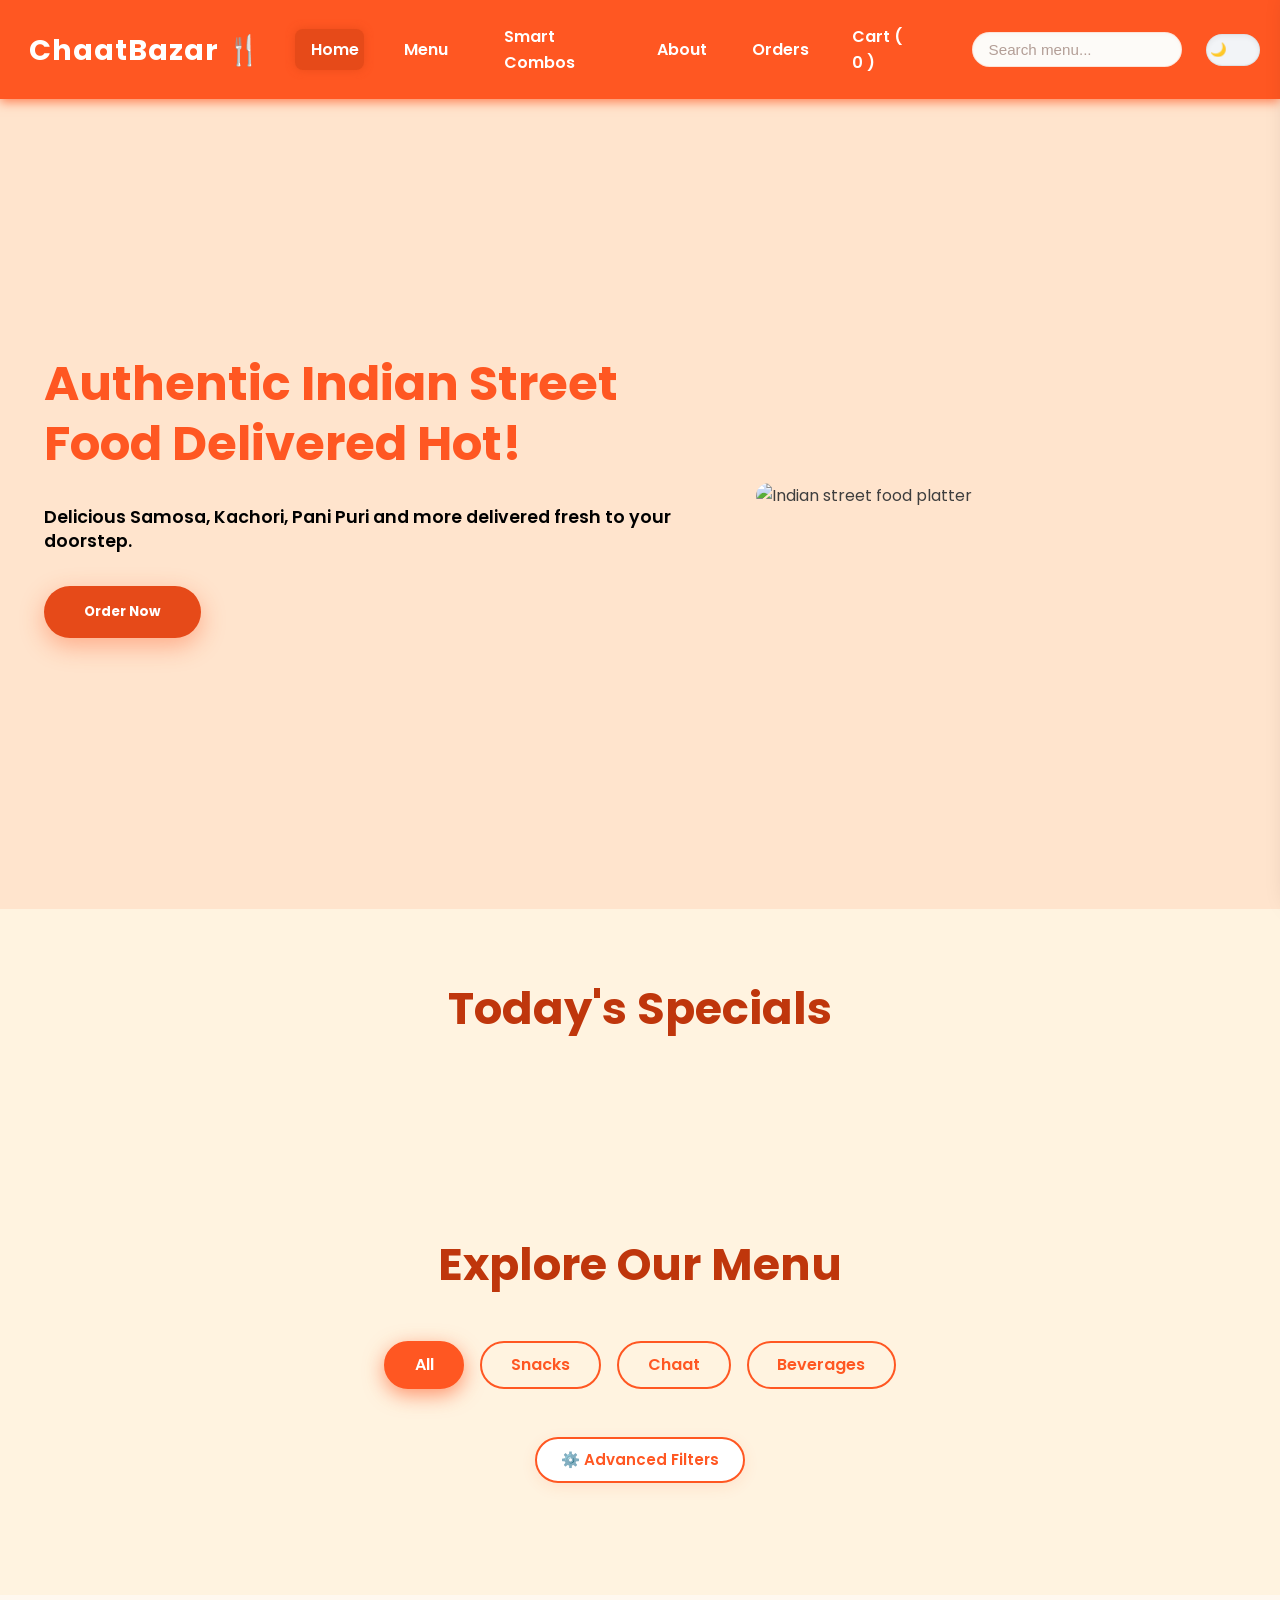
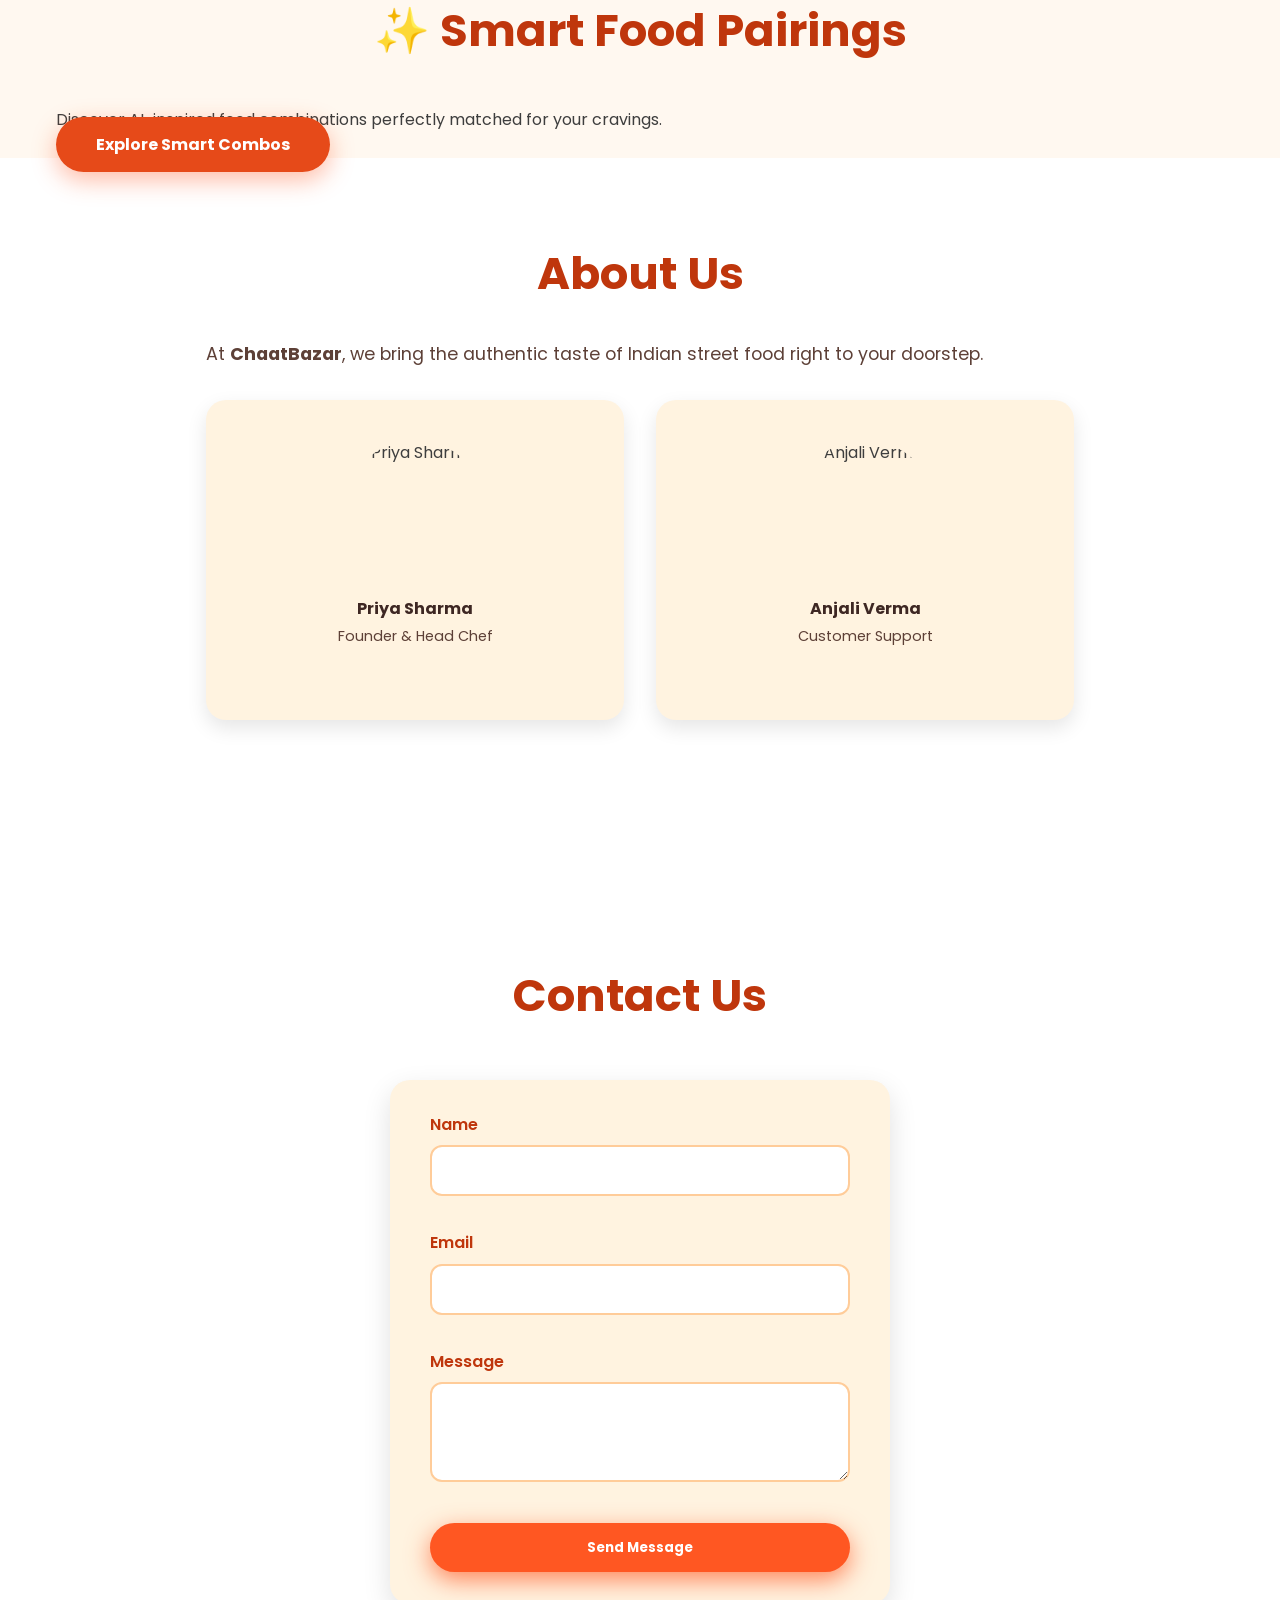
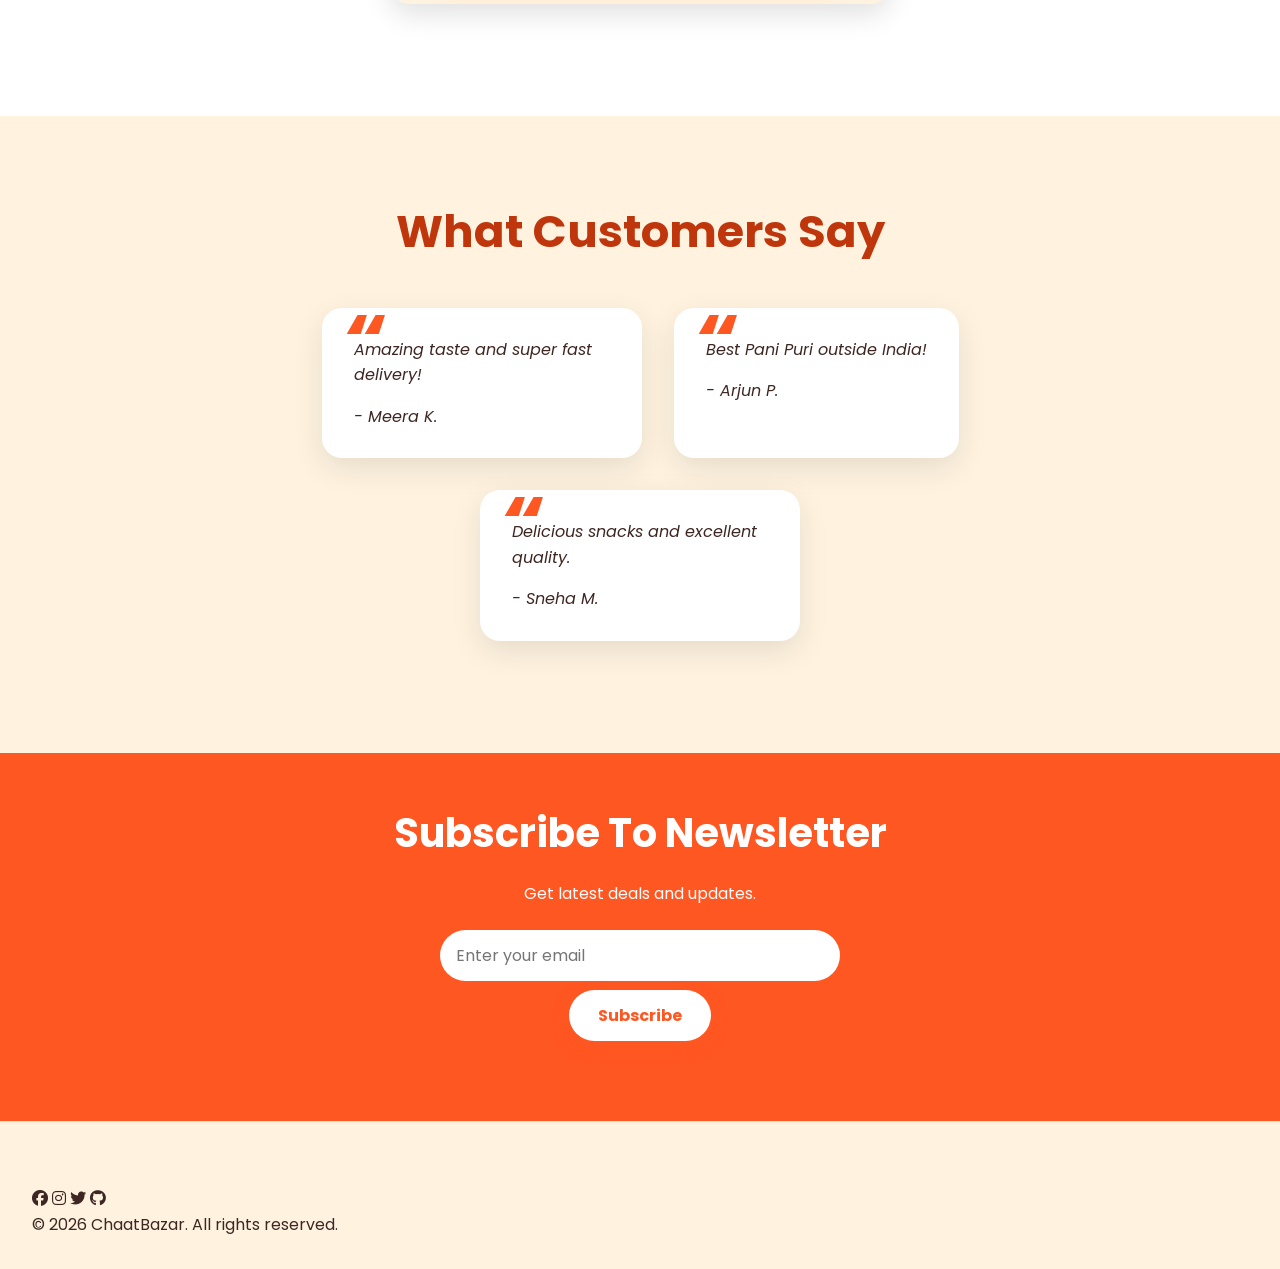
==== commit d7f28356: "Merge branch 'main' into new-menu-page" ====
--- a/index.html
+++ b/index.html
@@ -41,82 +41,18 @@
 <!-- ================= HEADER ================= -->
 
 <header>
-
-  <div
-    class="header-inner container"
-    role="banner"
-  >
-
-    <a
-      href="index.html"
-      class="logo"
-      aria-label="ChaatBazar Home"
-    >
-      ChaatBazar 🍴
-    </a>
-
-    <nav
-      role="navigation"
-      aria-label="Primary Navigation"
-    >
-
-      <a
-        href="#hero"
-        class="nav-link active"
-      >
-        Home
-      </a>
-
-      <!-- DROPDOWN -->
-
-      <div
-        class="dropdown"
-        tabindex="0"
-        aria-haspopup="true"
-        aria-expanded="false"
-      >
-
-        <a
-          href="menu.html"
-          class="dropdown-toggle nav-link"
-        >
-          Menu
-        </a>
-
-        <div
-          class="dropdown-menu"
-          role="menu"
-          aria-label="Menu Categories"
-        >
-
-          <a
-            href="menu.html"
-            role="menuitem"
-          >
-            All
-          </a>
-
-          <a
-            href="menu.html"
-            role="menuitem"
-          >
-            Snacks
-          </a>
-
-          <a
-            href="menu.html"
-            role="menuitem"
-          >
-            Chaat
-          </a>
-
-          <a
-            href="menu.html"
-            role="menuitem"
-          >
-            Beverages
-          </a>
-
+  <div class="header-inner container" role="banner">
+    <a href="#" class="logo" aria-label="ChaatBazar Home">ChaatBazar 🍴</a>
+    <nav role="navigation" aria-label="Primary Navigation">
+      <a href="#hero" class="nav-link active" tabindex="0">Home</a>
+      <div class="dropdown" tabindex="0" aria-haspopup="true" aria-expanded="false">
+        <a href="menu.html" class="dropdown-toggle nav-link">Menu</a>
+        <div class="dropdown-menu" role="menu" aria-label="Menu Categories">
+          <a href="menu.html?filter=Specials#filters" role="menuitem" tabindex="-1" class="menu-filter" data-filter="Specials">Specials</a>
+          <a href="menu.html?filter=All#filters" role="menuitem" tabindex="-1" class="menu-filter" data-filter="All">All</a>
+          <a href="menu.html?filter=Snacks#filters" role="menuitem" tabindex="-1" class="menu-filter" data-filter="Snacks">Snacks</a>
+          <a href="menu.html?filter=Chaat#filters" role="menuitem" tabindex="-1" class="menu-filter" data-filter="Chaat">Chaat</a>
+          <a href="menu.html?filter=Beverages#filters" role="menuitem" tabindex="-1" class="menu-filter" data-filter="Beverages">Beverages</a>
         </div>
 
       </div>
--- a/css/style.css
+++ b/css/style.css
@@ -401,6 +401,20 @@
       opacity: 1;
       visibility: visible;
       transform: translateY(0);
+    }
+    /* When JS toggles the open class (keyboard interaction), show the menu the same way as hover */
+    .dropdown.open .dropdown-menu {
+      opacity: 1;
+      visibility: visible;
+      transform: translateY(0);
+    }
+
+    /* Force-hide override for dropdown when JS needs to hide it despite :hover */
+    .dropdown.force-hide .dropdown-menu {
+      opacity: 0 !important;
+      visibility: hidden !important;
+      transform: translateY(10px) !important;
+      pointer-events: none !important;
     }
 
     /* ===== Auth/Profile Nav ===== */
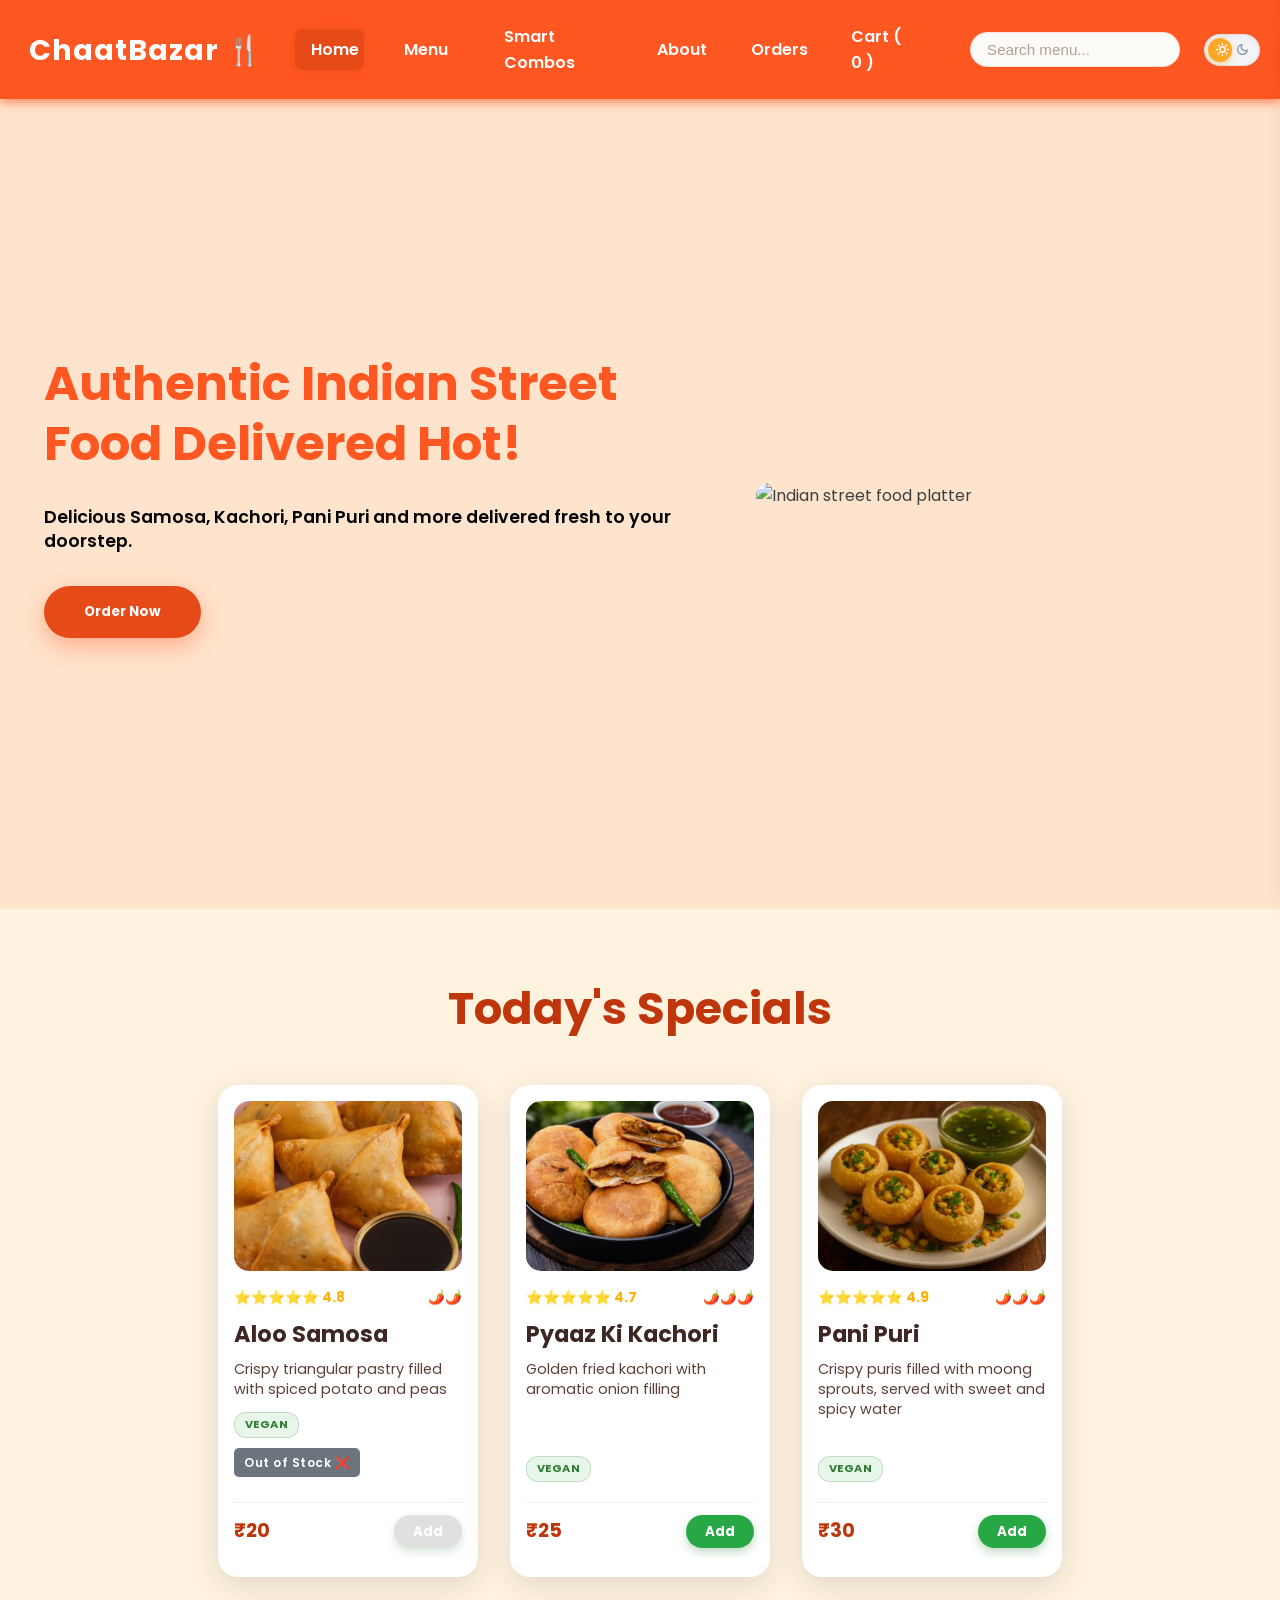
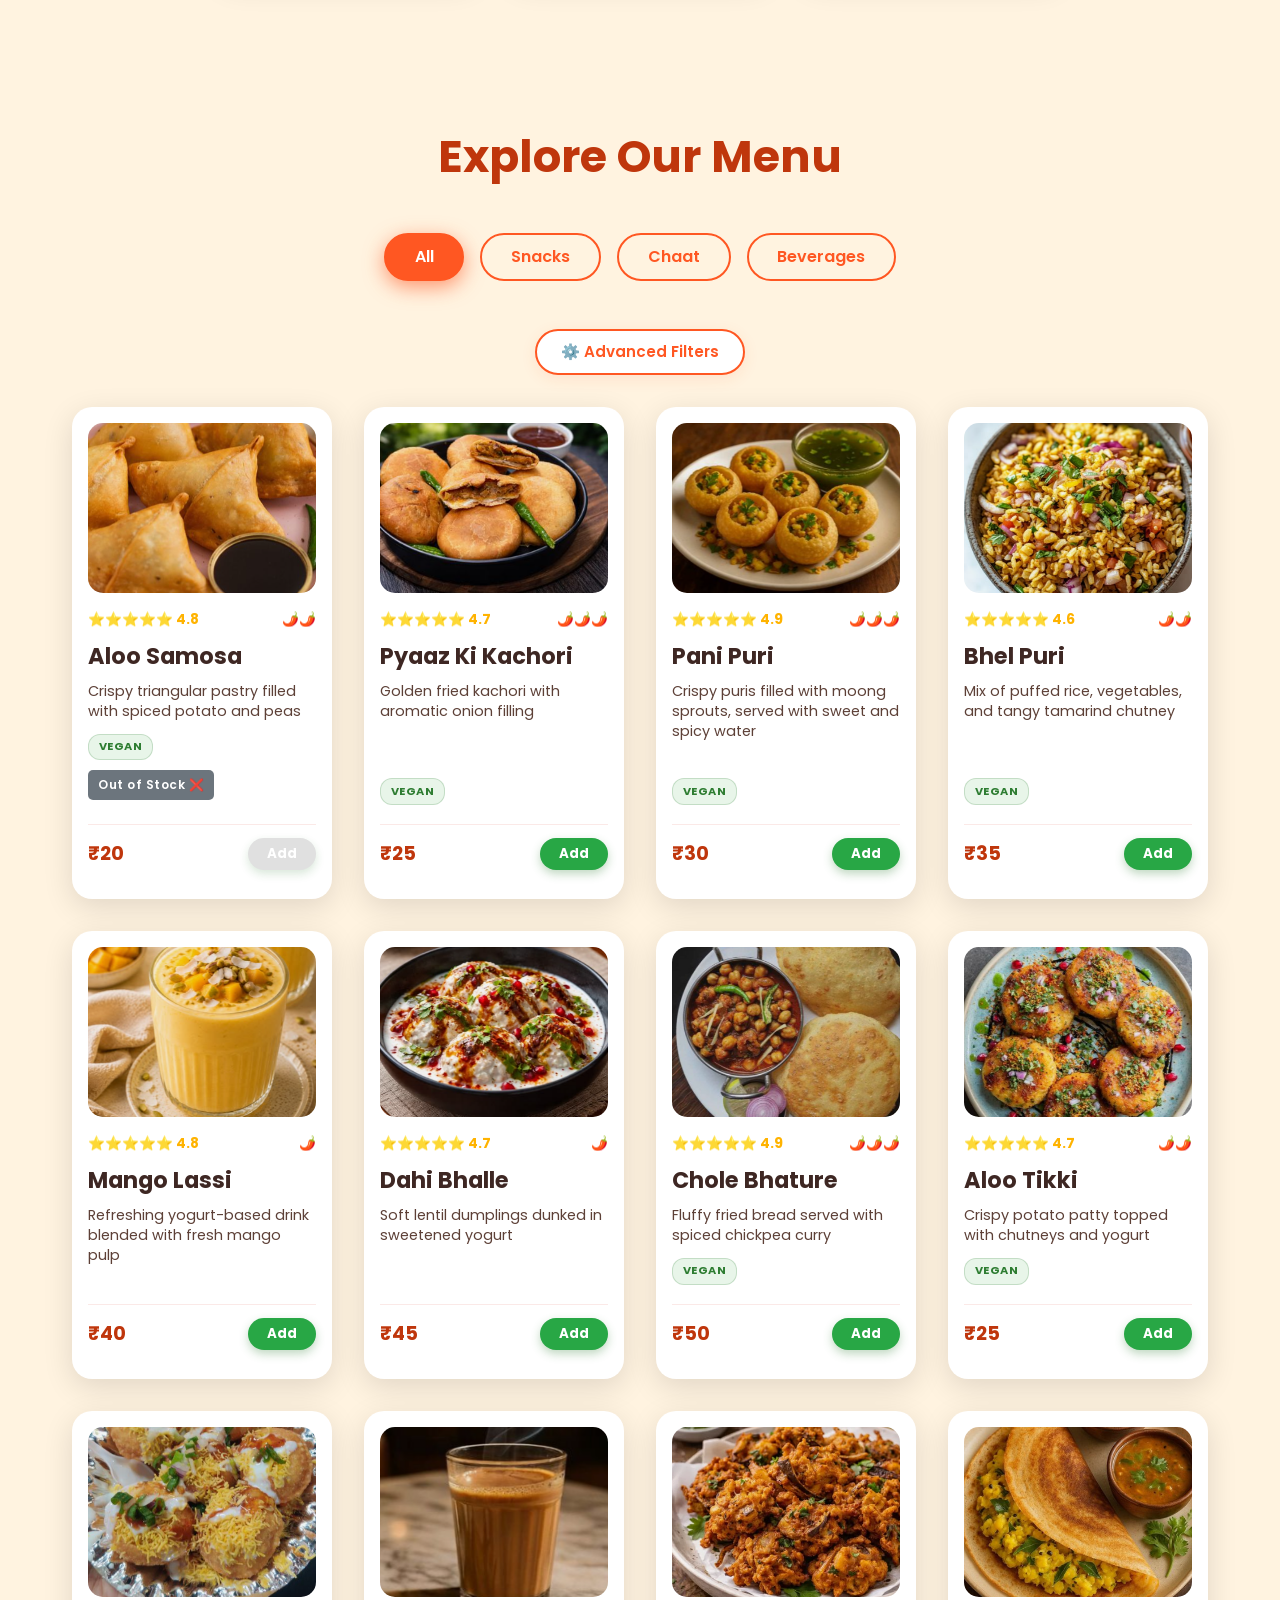
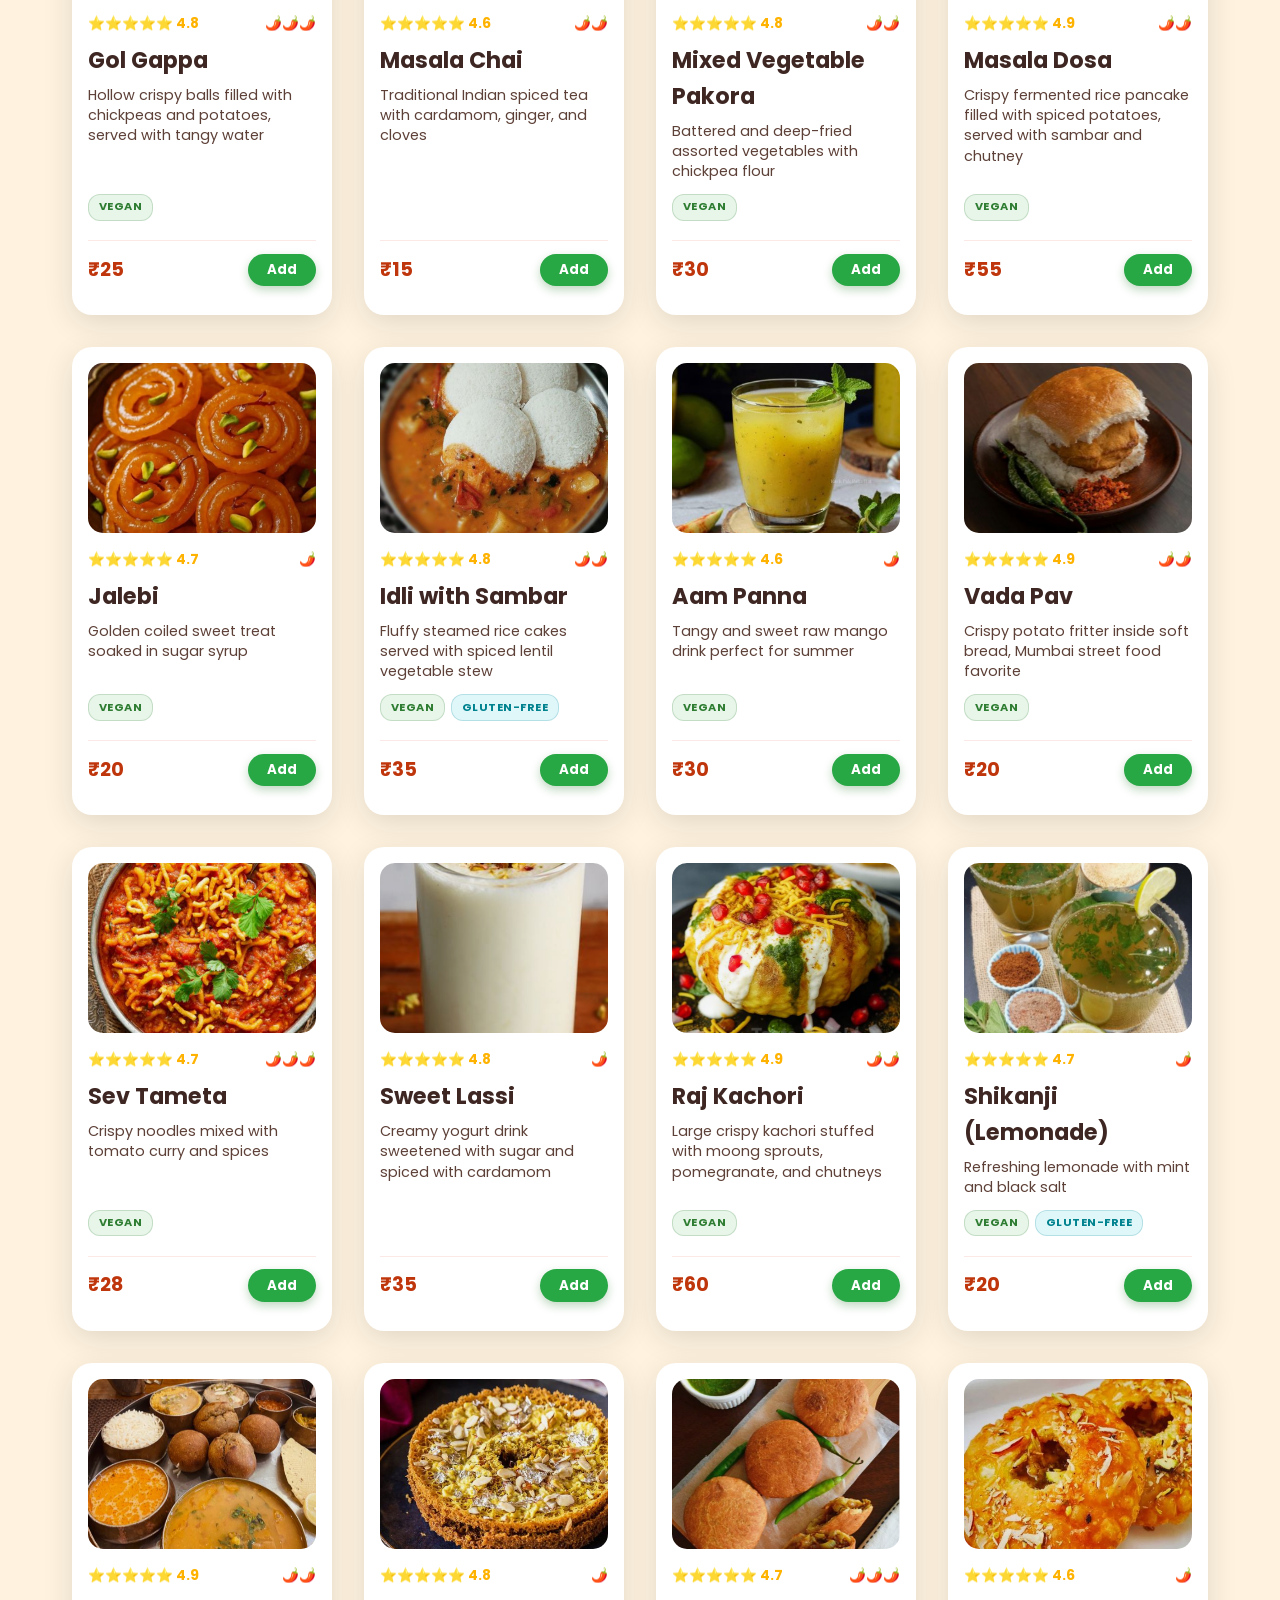
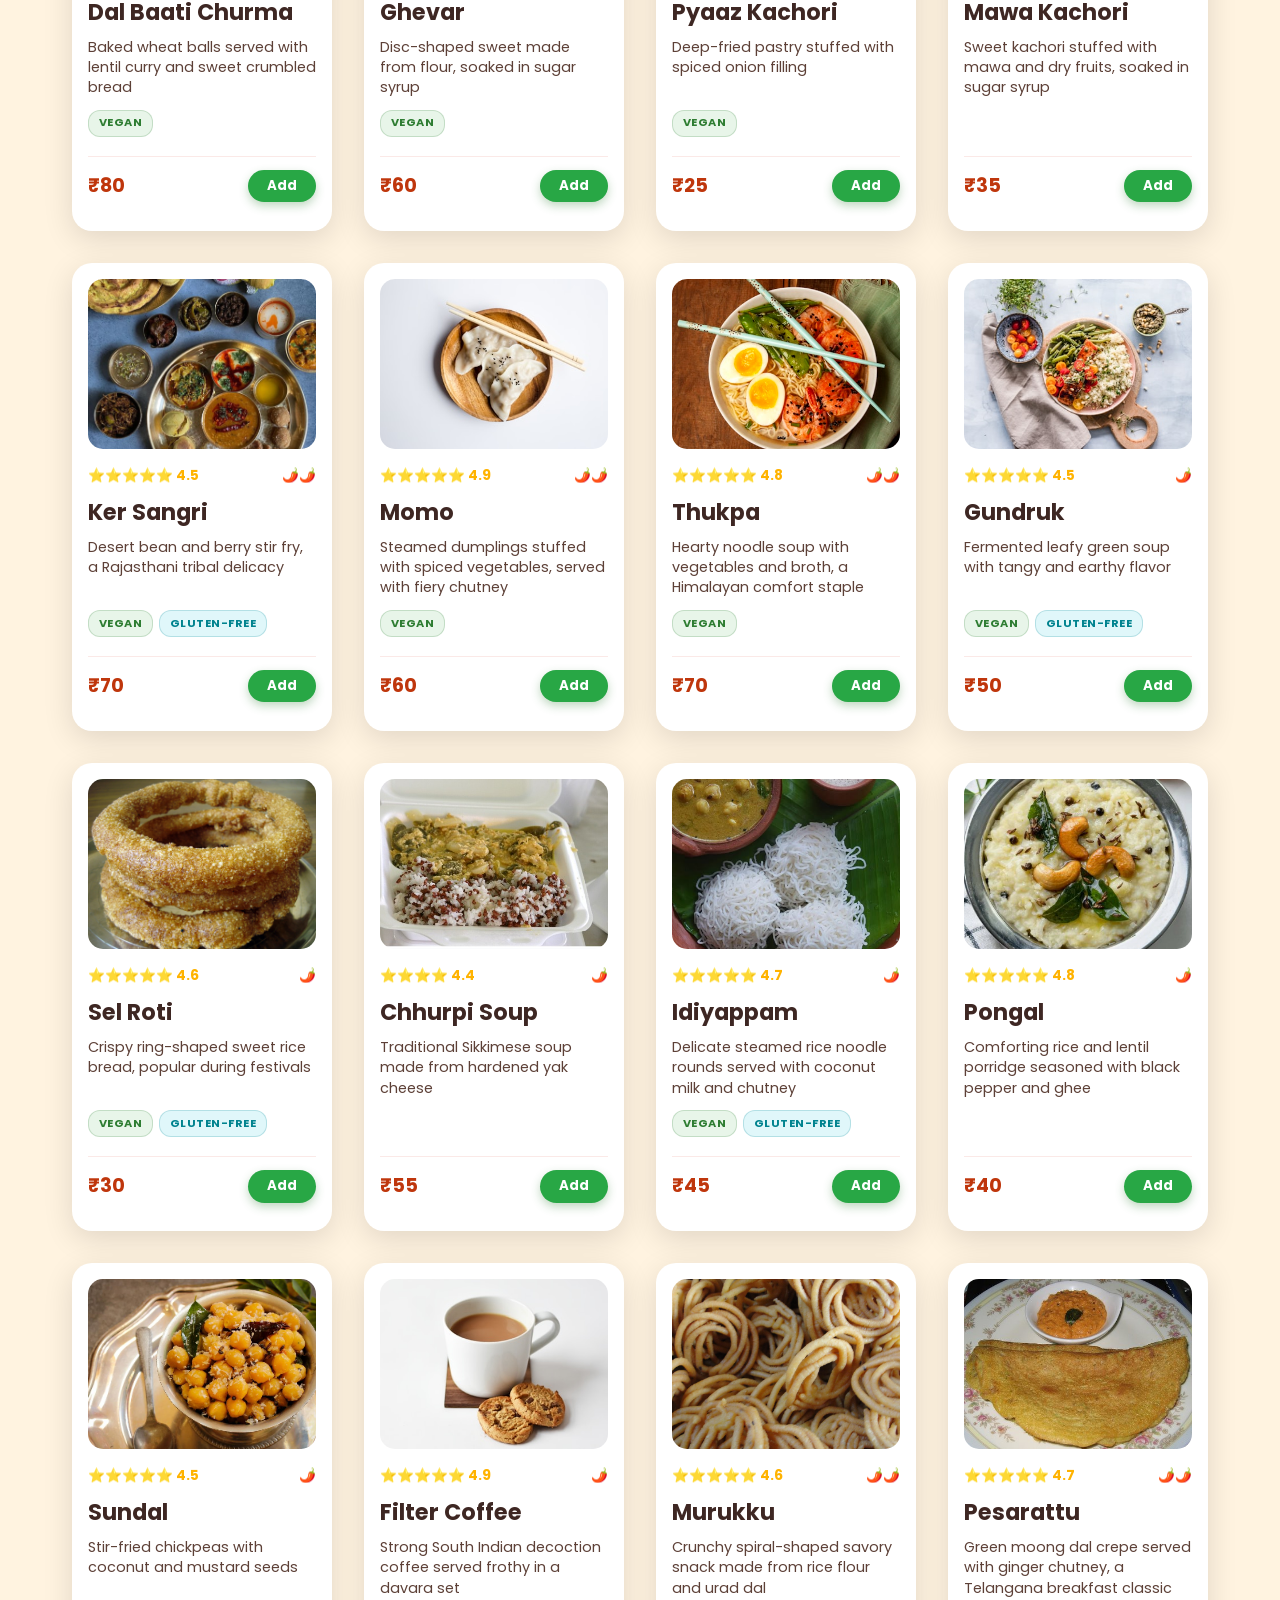
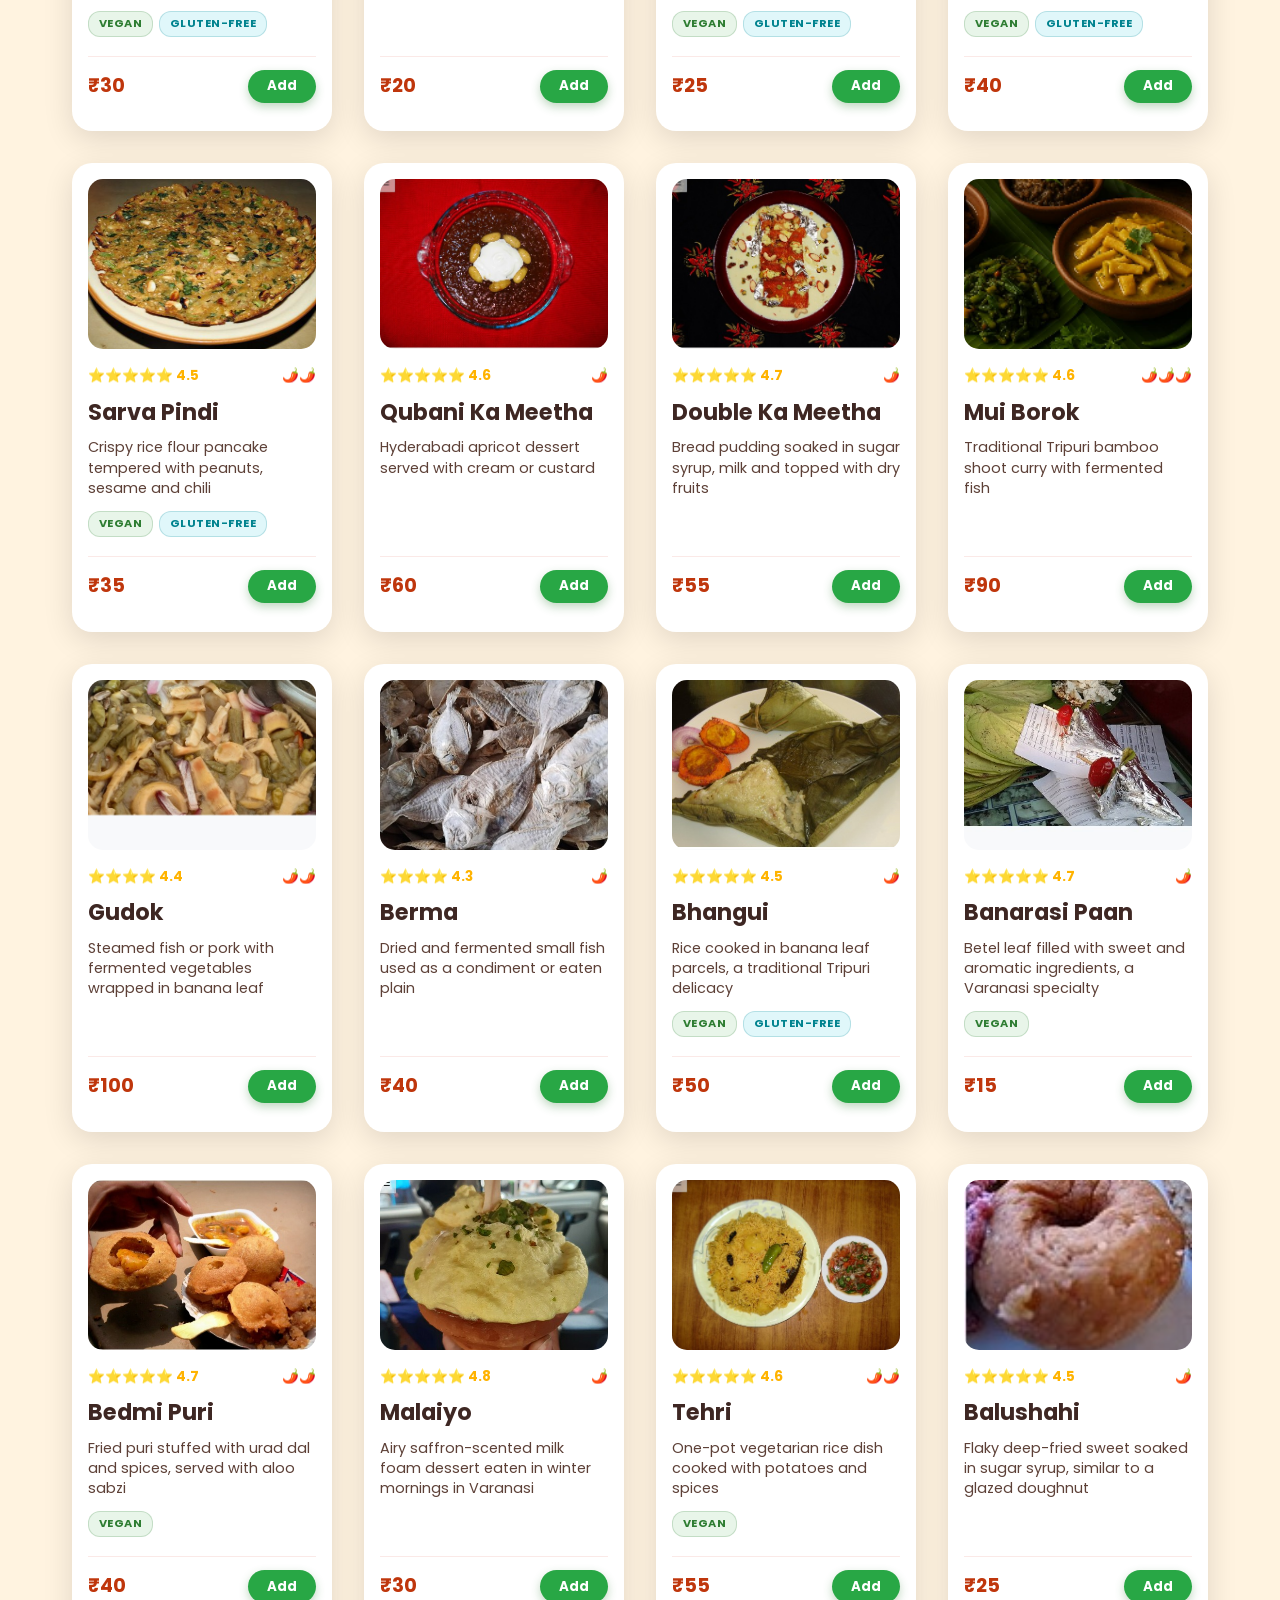
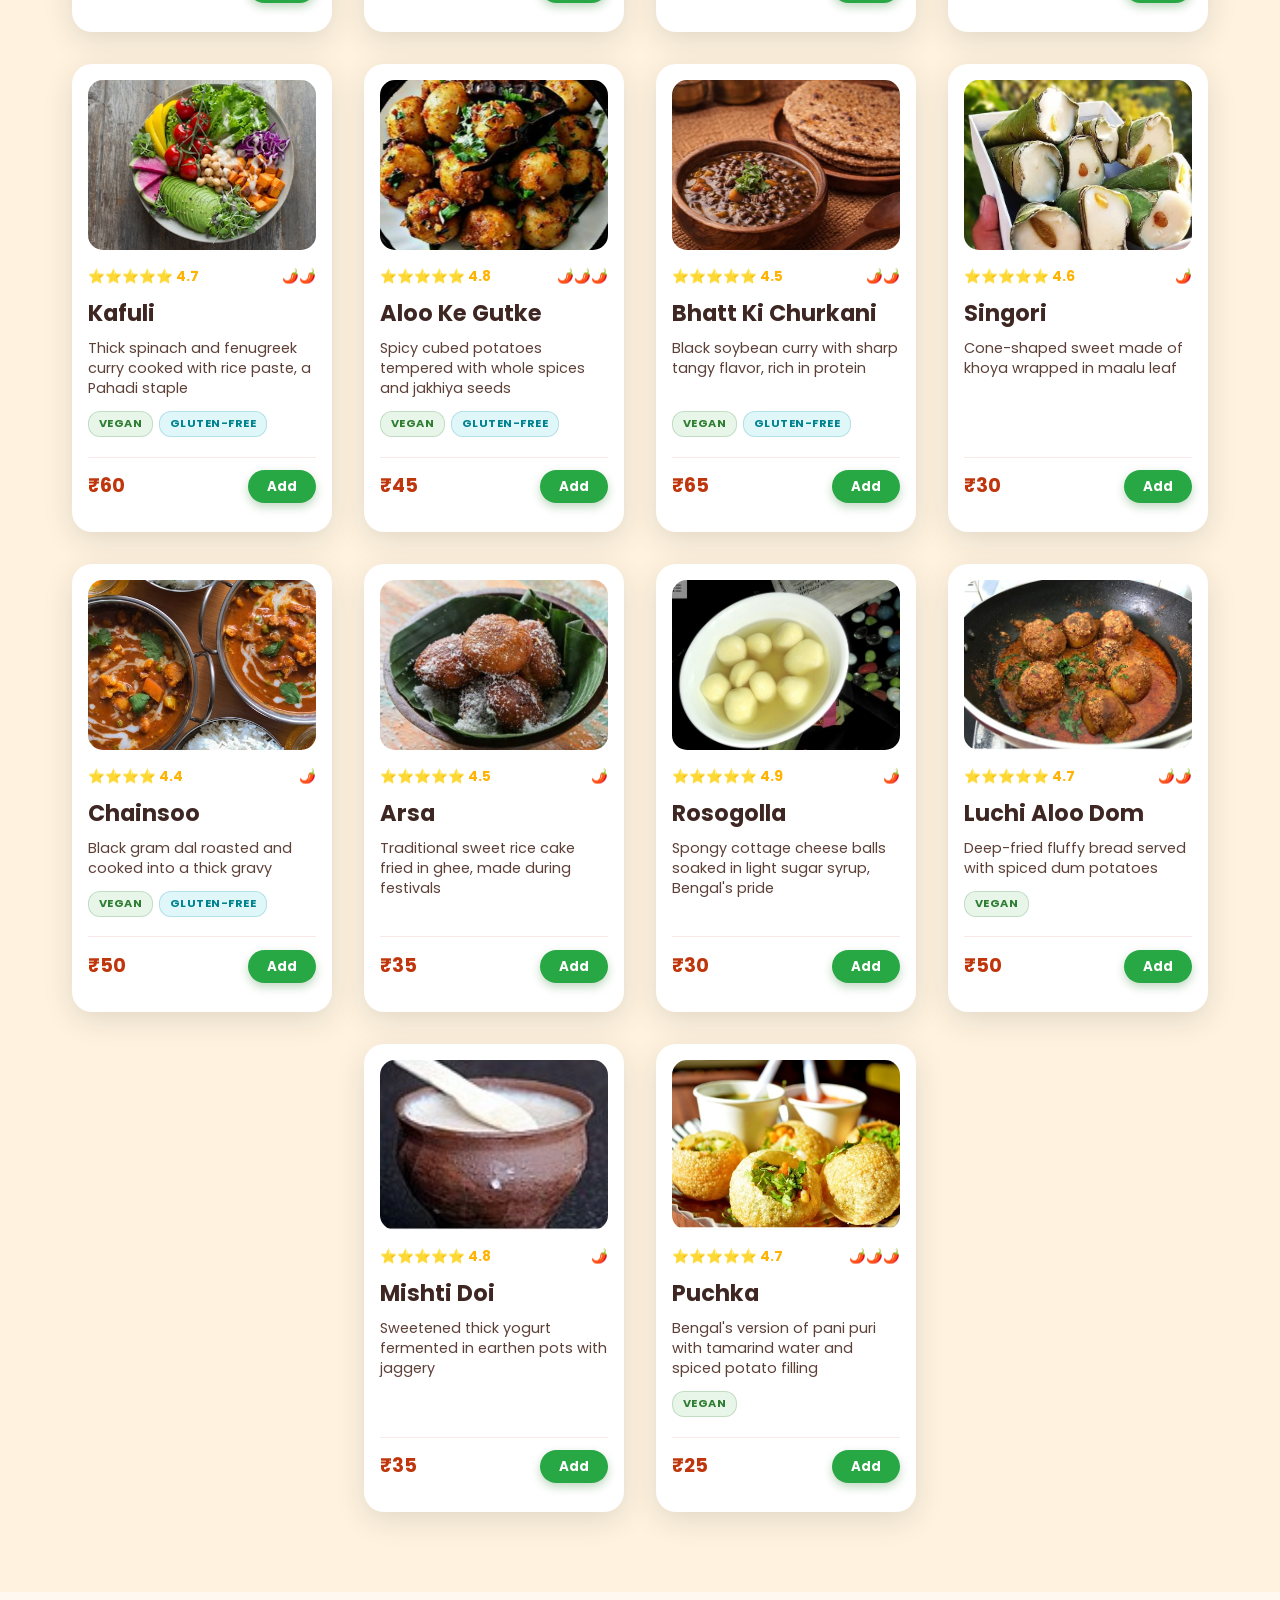
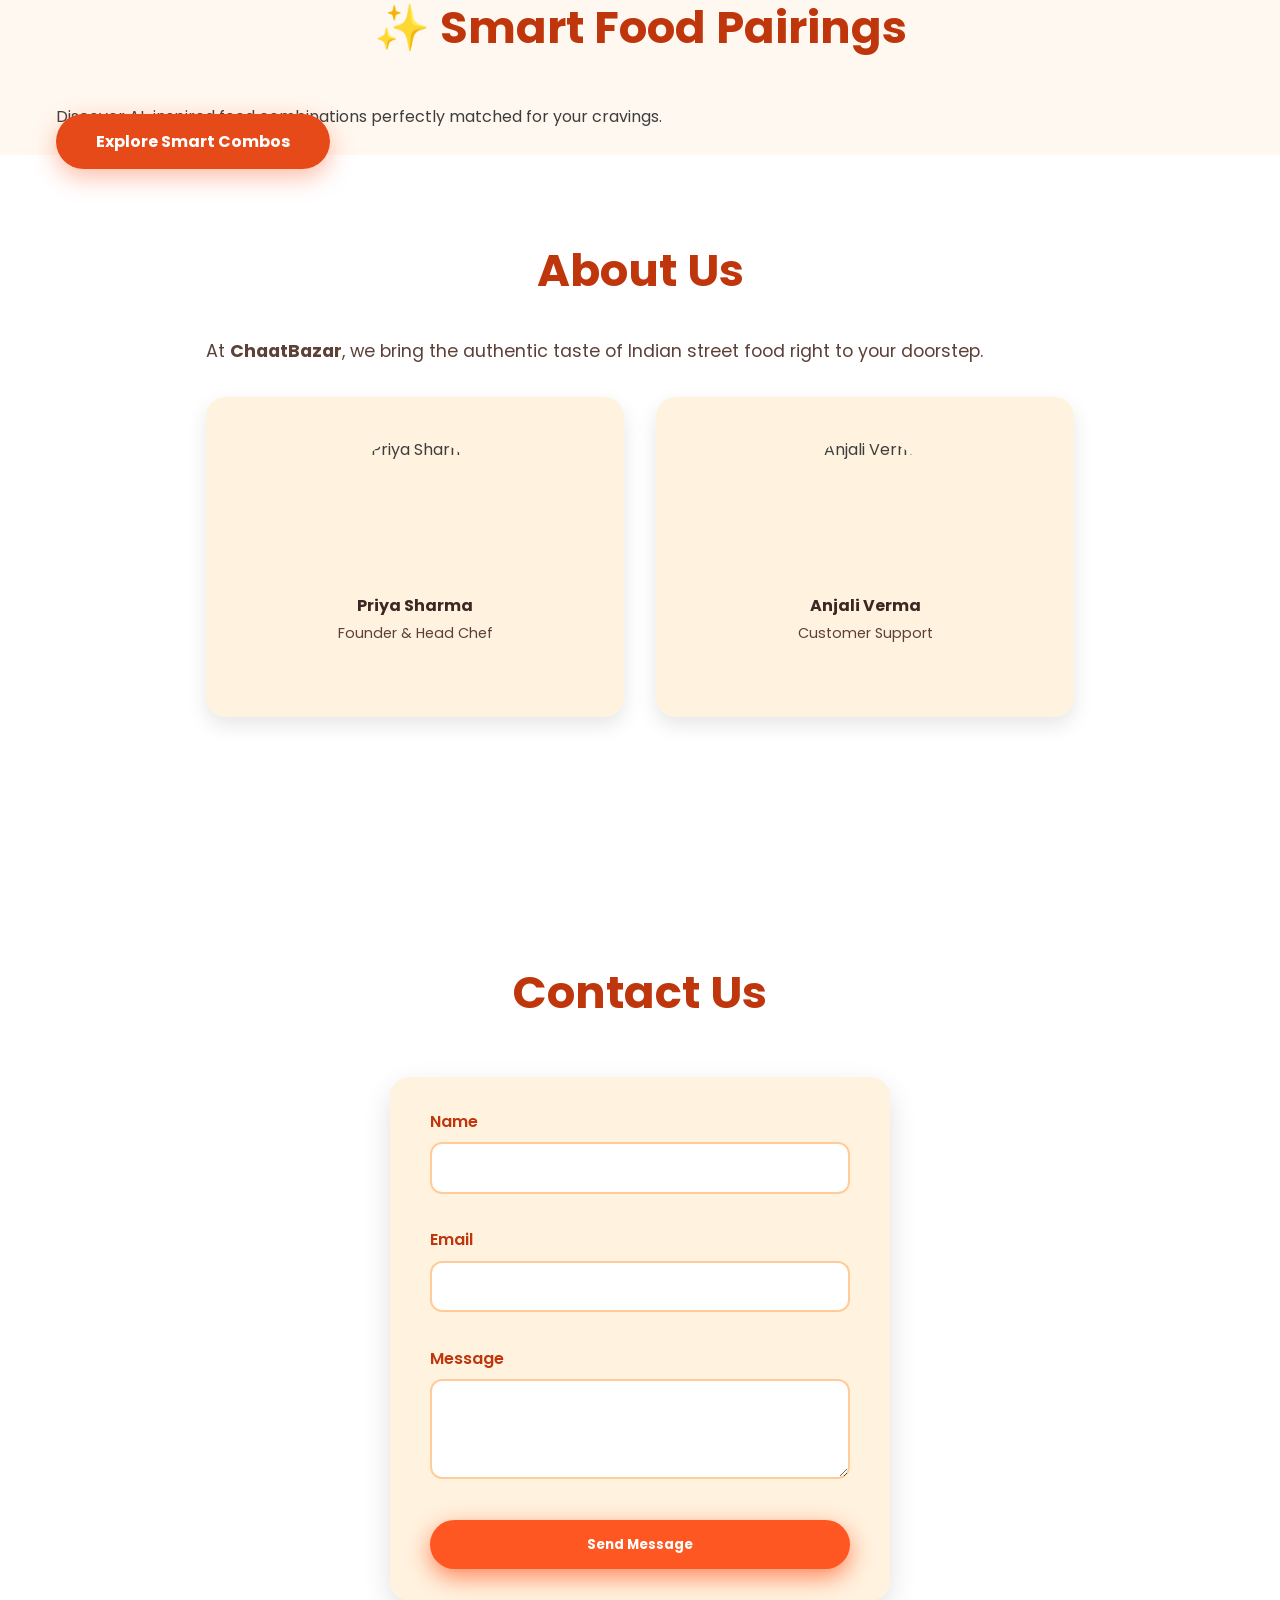
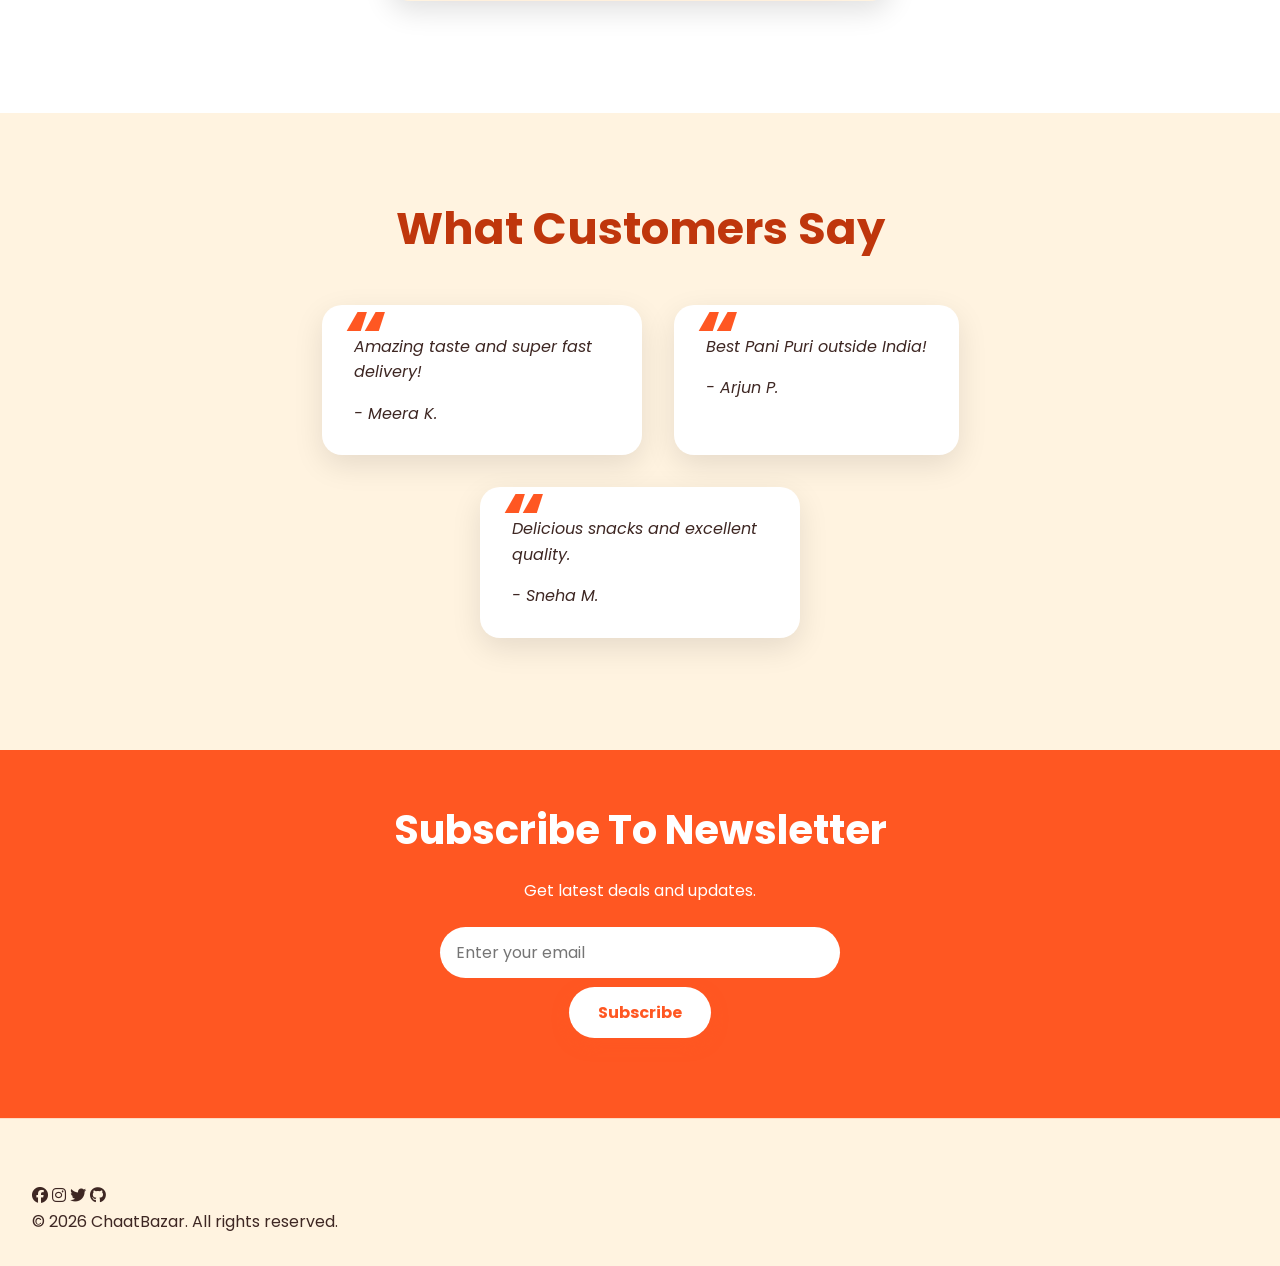
==== commit d285d2c6: "Authentication added" ====
--- a/index.html
+++ b/index.html
@@ -41,18 +41,82 @@
 <!-- ================= HEADER ================= -->
 
 <header>
-  <div class="header-inner container" role="banner">
-    <a href="#" class="logo" aria-label="ChaatBazar Home">ChaatBazar 🍴</a>
-    <nav role="navigation" aria-label="Primary Navigation">
-      <a href="#hero" class="nav-link active" tabindex="0">Home</a>
-      <div class="dropdown" tabindex="0" aria-haspopup="true" aria-expanded="false">
-        <a href="menu.html" class="dropdown-toggle nav-link">Menu</a>
-        <div class="dropdown-menu" role="menu" aria-label="Menu Categories">
-          <a href="menu.html?filter=Specials#filters" role="menuitem" tabindex="-1" class="menu-filter" data-filter="Specials">Specials</a>
-          <a href="menu.html?filter=All#filters" role="menuitem" tabindex="-1" class="menu-filter" data-filter="All">All</a>
-          <a href="menu.html?filter=Snacks#filters" role="menuitem" tabindex="-1" class="menu-filter" data-filter="Snacks">Snacks</a>
-          <a href="menu.html?filter=Chaat#filters" role="menuitem" tabindex="-1" class="menu-filter" data-filter="Chaat">Chaat</a>
-          <a href="menu.html?filter=Beverages#filters" role="menuitem" tabindex="-1" class="menu-filter" data-filter="Beverages">Beverages</a>
+
+  <div
+    class="header-inner container"
+    role="banner"
+  >
+
+    <a
+      href="index.html"
+      class="logo"
+      aria-label="ChaatBazar Home"
+    >
+      ChaatBazar 🍴
+    </a>
+
+    <nav
+      role="navigation"
+      aria-label="Primary Navigation"
+    >
+
+      <a
+        href="#hero"
+        class="nav-link active"
+      >
+        Home
+      </a>
+
+      <!-- DROPDOWN -->
+
+      <div
+        class="dropdown"
+        tabindex="0"
+        aria-haspopup="true"
+        aria-expanded="false"
+      >
+
+        <a
+          href="menu.html"
+          class="dropdown-toggle nav-link"
+        >
+          Menu
+        </a>
+
+        <div
+          class="dropdown-menu"
+          role="menu"
+          aria-label="Menu Categories"
+        >
+
+          <a
+            href="menu.html"
+            role="menuitem"
+          >
+            All
+          </a>
+
+          <a
+            href="menu.html"
+            role="menuitem"
+          >
+            Snacks
+          </a>
+
+          <a
+            href="menu.html"
+            role="menuitem"
+          >
+            Chaat
+          </a>
+
+          <a
+            href="menu.html"
+            role="menuitem"
+          >
+            Beverages
+          </a>
+
         </div>
 
       </div>
@@ -117,13 +181,21 @@
       </div>
 
       <!-- THEME TOGGLE -->
-
-      <button
-        id="theme-toggle"
-        class="theme-toggle"
-      >
-        🌙
+      <button id="theme-toggle" class="theme-toggle" aria-label="Toggle Theme">
+        <span class="theme-toggle-track">
+          <span class="theme-toggle-icon sun-icon">
+            <svg xmlns="http://www.w3.org/2000/svg" viewBox="0 0 24 24" fill="none" stroke="currentColor" stroke-linecap="round" stroke-linejoin="round"><circle cx="12" cy="12" r="5"></circle><line x1="12" y1="1" x2="12" y2="3"></line><line x1="12" y1="21" x2="12" y2="23"></line><line x1="4.22" y1="4.22" x2="5.64" y2="5.64"></line><line x1="18.36" y1="18.36" x2="19.78" y2="19.78"></line><line x1="1" y1="12" x2="3" y2="12"></line><line x1="21" y1="12" x2="23" y2="12"></line><line x1="4.22" y1="19.78" x2="5.64" y2="18.36"></line><line x1="18.36" y1="5.64" x2="19.78" y2="4.22"></line></svg>
+          </span>
+          <span class="theme-toggle-icon moon-icon">
+            <svg xmlns="http://www.w3.org/2000/svg" viewBox="0 0 24 24" fill="none" stroke="currentColor" stroke-linecap="round" stroke-linejoin="round"><path d="M21 12.79A9 9 0 1 1 11.21 3 7 7 0 0 0 21 12.79z"></path></svg>
+          </span>
+          <span class="theme-toggle-thumb"></span>
+        </span>
       </button>
+
+      <div id="authNavItem" class="auth-nav-item">
+        <a href="login.html" class="login-btn-nav">Login</a>
+      </div>
 
     </nav>
 
@@ -894,5 +966,7 @@
 
 <script src="js/main.js"></script>
 
+<script src="js/auth.js"></script>
+
 </body>
 </html>
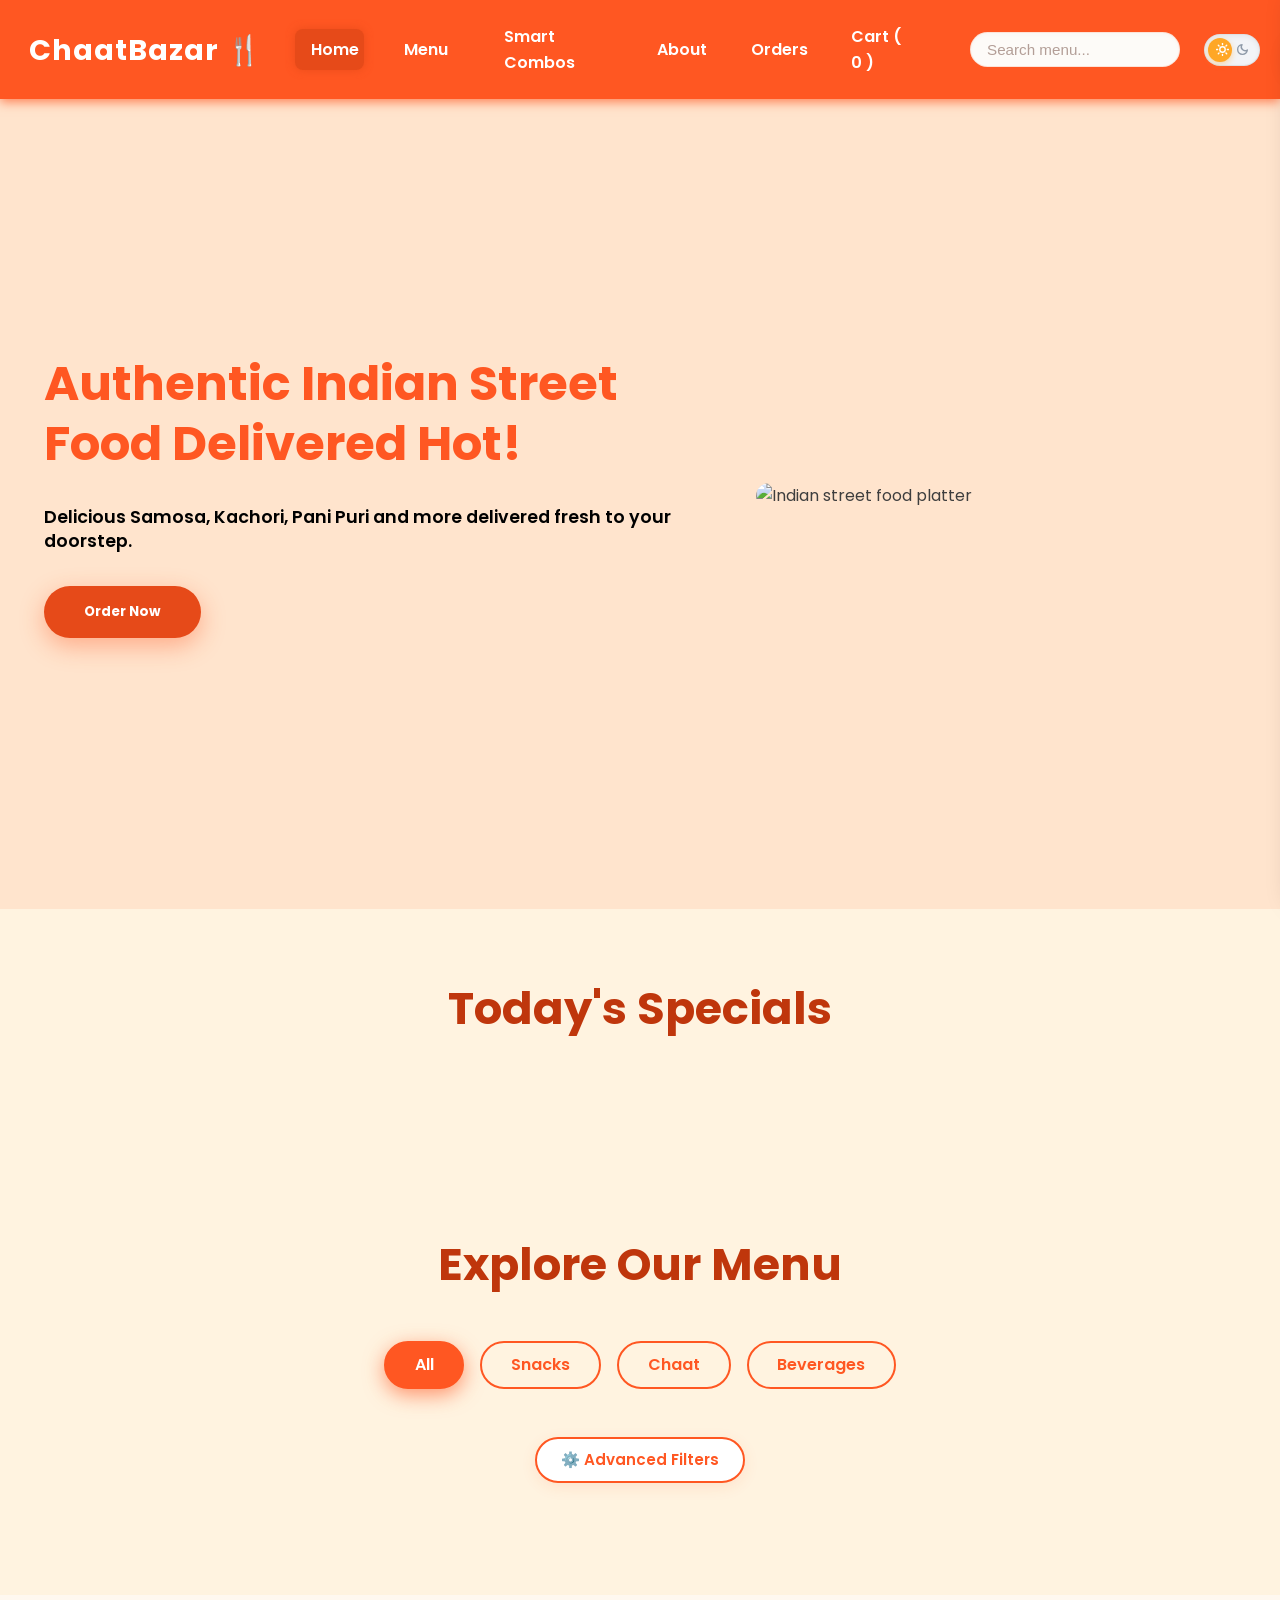
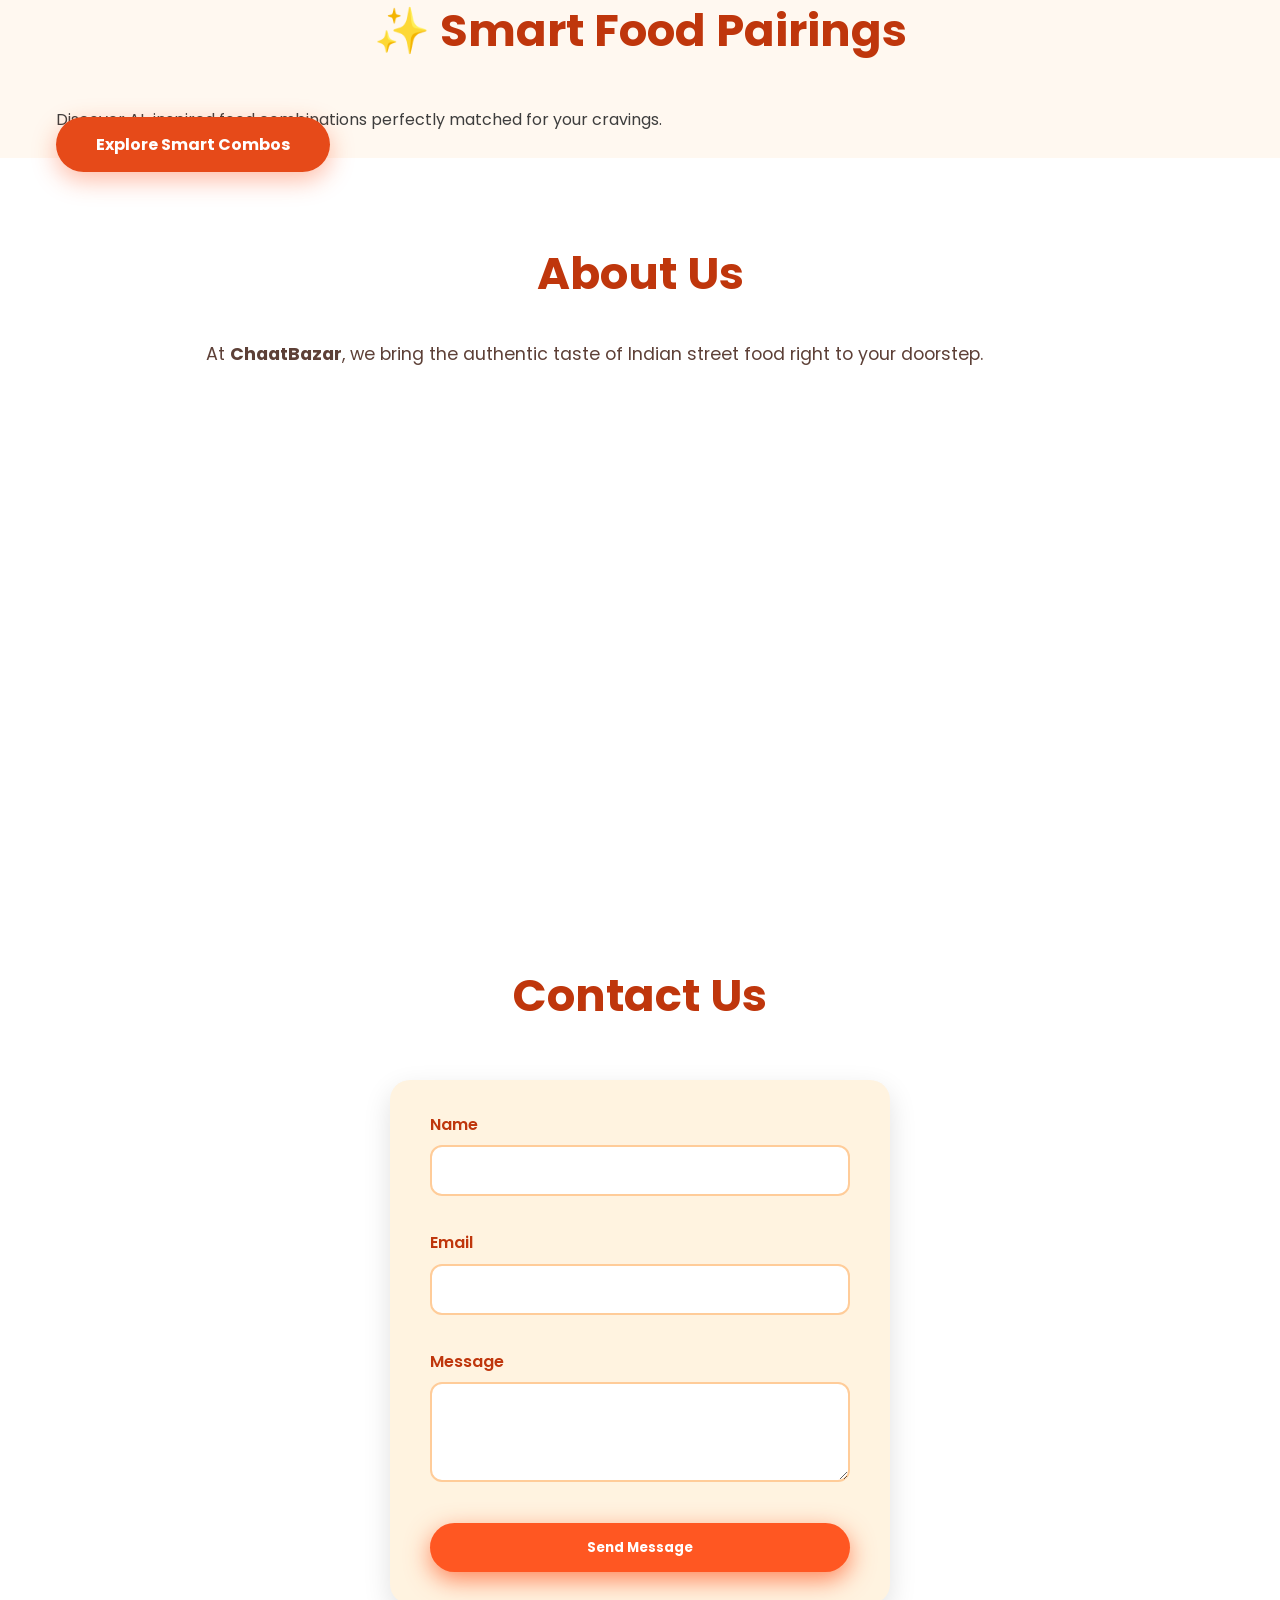
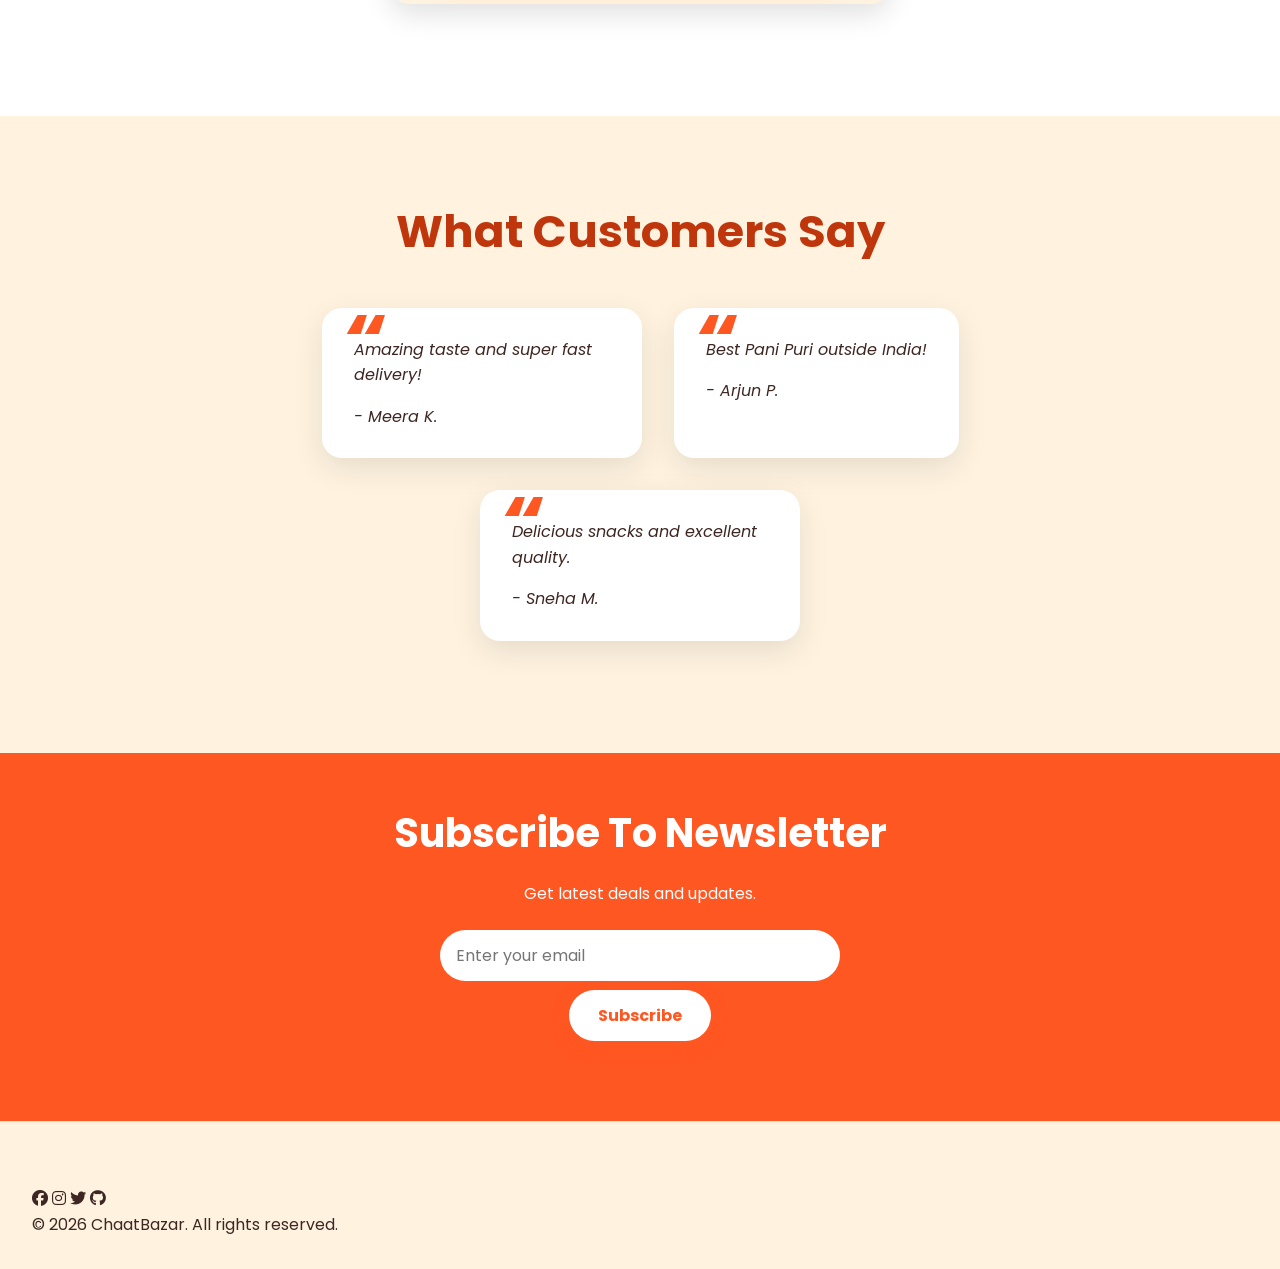
==== commit a6bf3a93: "Merge branch 'main' into feat/authentication" ====
--- a/index.html
+++ b/index.html
@@ -41,82 +41,18 @@
 <!-- ================= HEADER ================= -->
 
 <header>
-
-  <div
-    class="header-inner container"
-    role="banner"
-  >
-
-    <a
-      href="index.html"
-      class="logo"
-      aria-label="ChaatBazar Home"
-    >
-      ChaatBazar 🍴
-    </a>
-
-    <nav
-      role="navigation"
-      aria-label="Primary Navigation"
-    >
-
-      <a
-        href="#hero"
-        class="nav-link active"
-      >
-        Home
-      </a>
-
-      <!-- DROPDOWN -->
-
-      <div
-        class="dropdown"
-        tabindex="0"
-        aria-haspopup="true"
-        aria-expanded="false"
-      >
-
-        <a
-          href="menu.html"
-          class="dropdown-toggle nav-link"
-        >
-          Menu
-        </a>
-
-        <div
-          class="dropdown-menu"
-          role="menu"
-          aria-label="Menu Categories"
-        >
-
-          <a
-            href="menu.html"
-            role="menuitem"
-          >
-            All
-          </a>
-
-          <a
-            href="menu.html"
-            role="menuitem"
-          >
-            Snacks
-          </a>
-
-          <a
-            href="menu.html"
-            role="menuitem"
-          >
-            Chaat
-          </a>
-
-          <a
-            href="menu.html"
-            role="menuitem"
-          >
-            Beverages
-          </a>
-
+  <div class="header-inner container" role="banner">
+    <a href="#" class="logo" aria-label="ChaatBazar Home">ChaatBazar 🍴</a>
+    <nav role="navigation" aria-label="Primary Navigation">
+      <a href="#hero" class="nav-link active" tabindex="0">Home</a>
+      <div class="dropdown" tabindex="0" aria-haspopup="true" aria-expanded="false">
+        <a href="menu.html" class="dropdown-toggle nav-link">Menu</a>
+        <div class="dropdown-menu" role="menu" aria-label="Menu Categories">
+          <a href="menu.html?filter=Specials#filters" role="menuitem" tabindex="-1" class="menu-filter" data-filter="Specials">Specials</a>
+          <a href="menu.html?filter=All#filters" role="menuitem" tabindex="-1" class="menu-filter" data-filter="All">All</a>
+          <a href="menu.html?filter=Snacks#filters" role="menuitem" tabindex="-1" class="menu-filter" data-filter="Snacks">Snacks</a>
+          <a href="menu.html?filter=Chaat#filters" role="menuitem" tabindex="-1" class="menu-filter" data-filter="Chaat">Chaat</a>
+          <a href="menu.html?filter=Beverages#filters" role="menuitem" tabindex="-1" class="menu-filter" data-filter="Beverages">Beverages</a>
         </div>
 
       </div>
